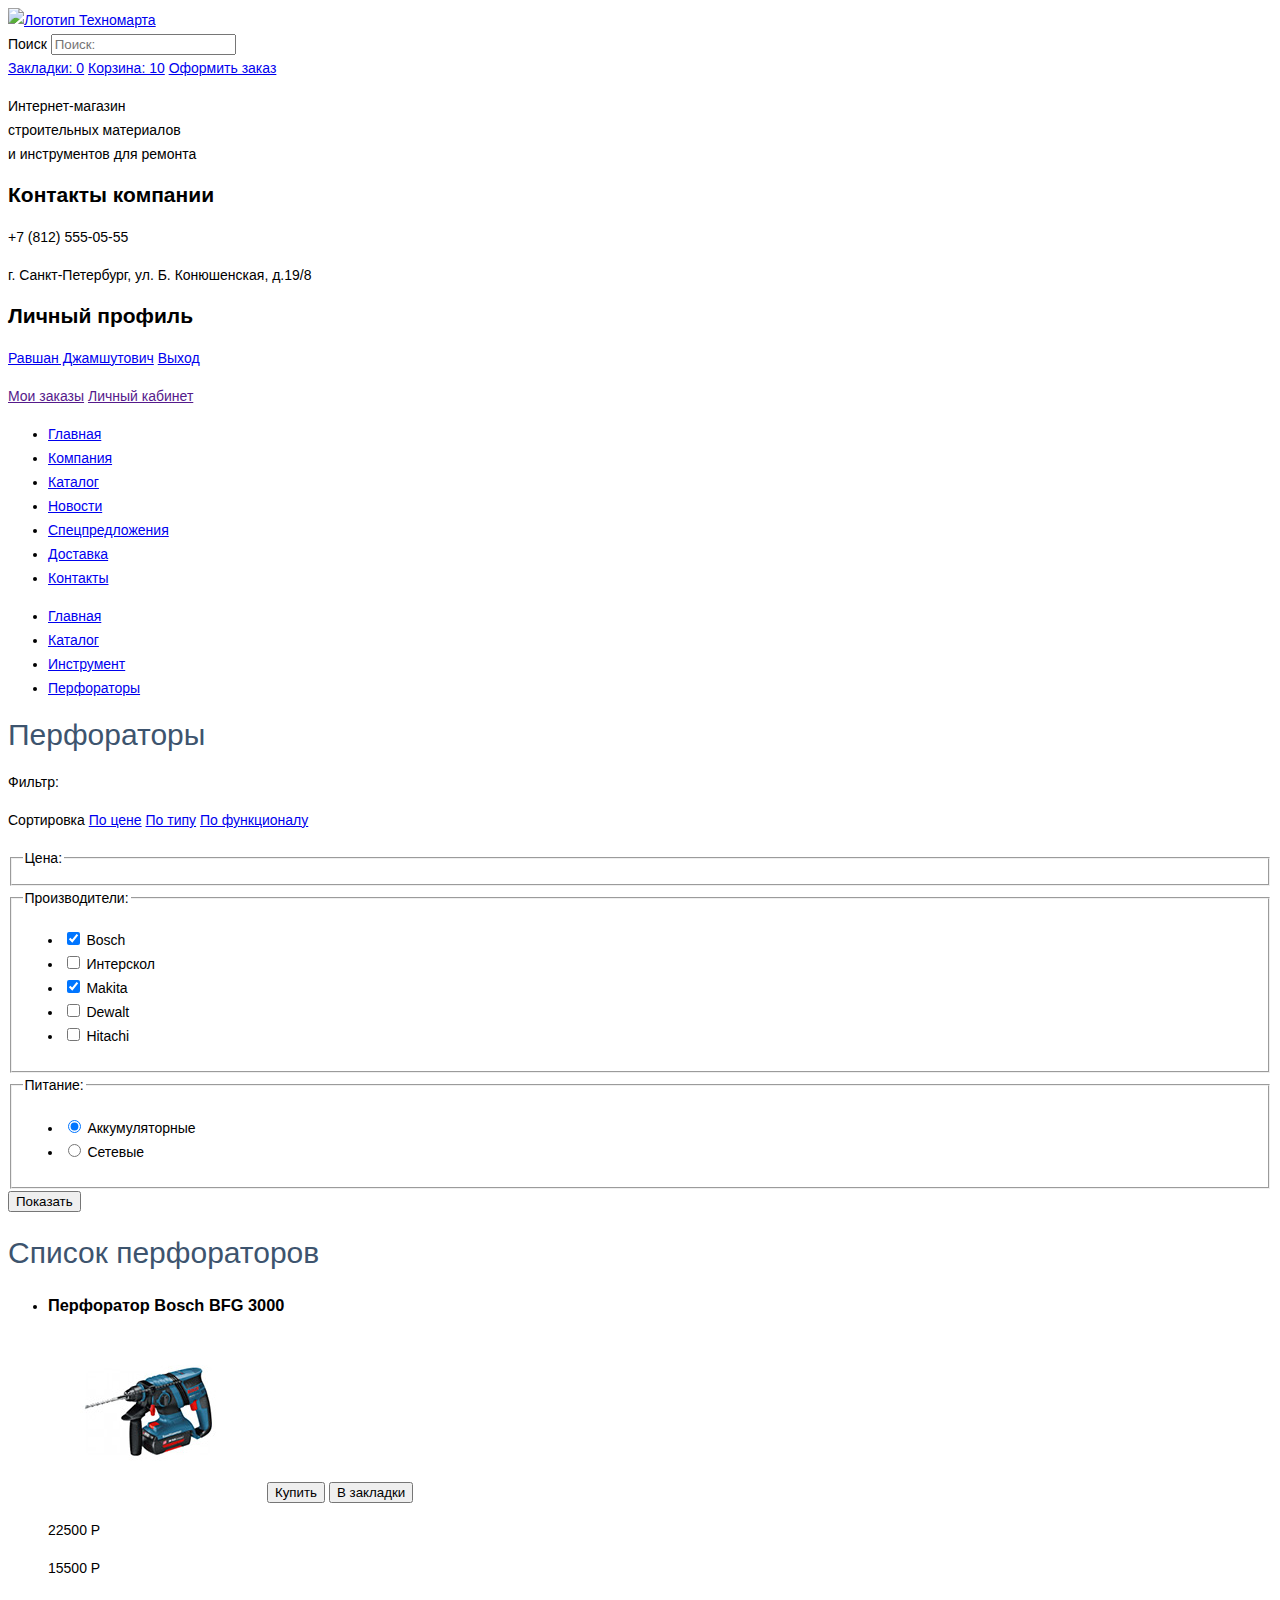
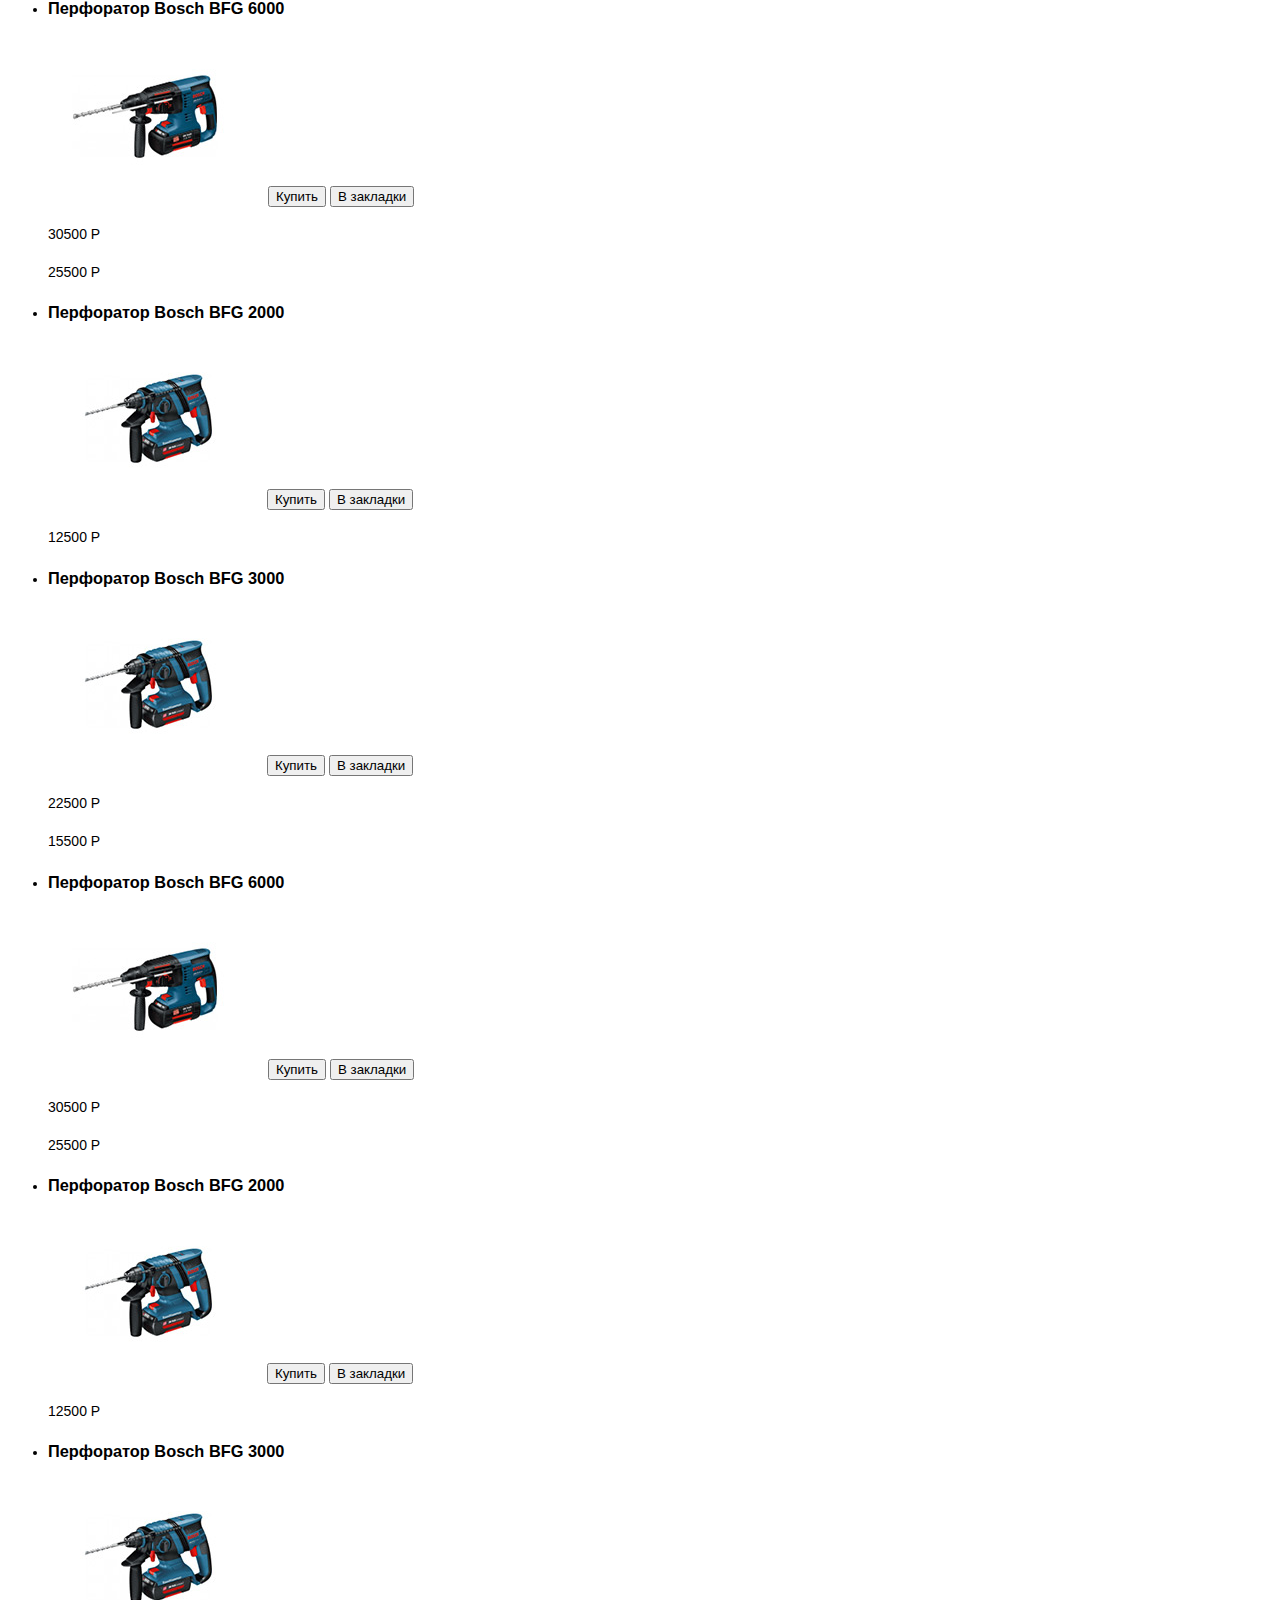
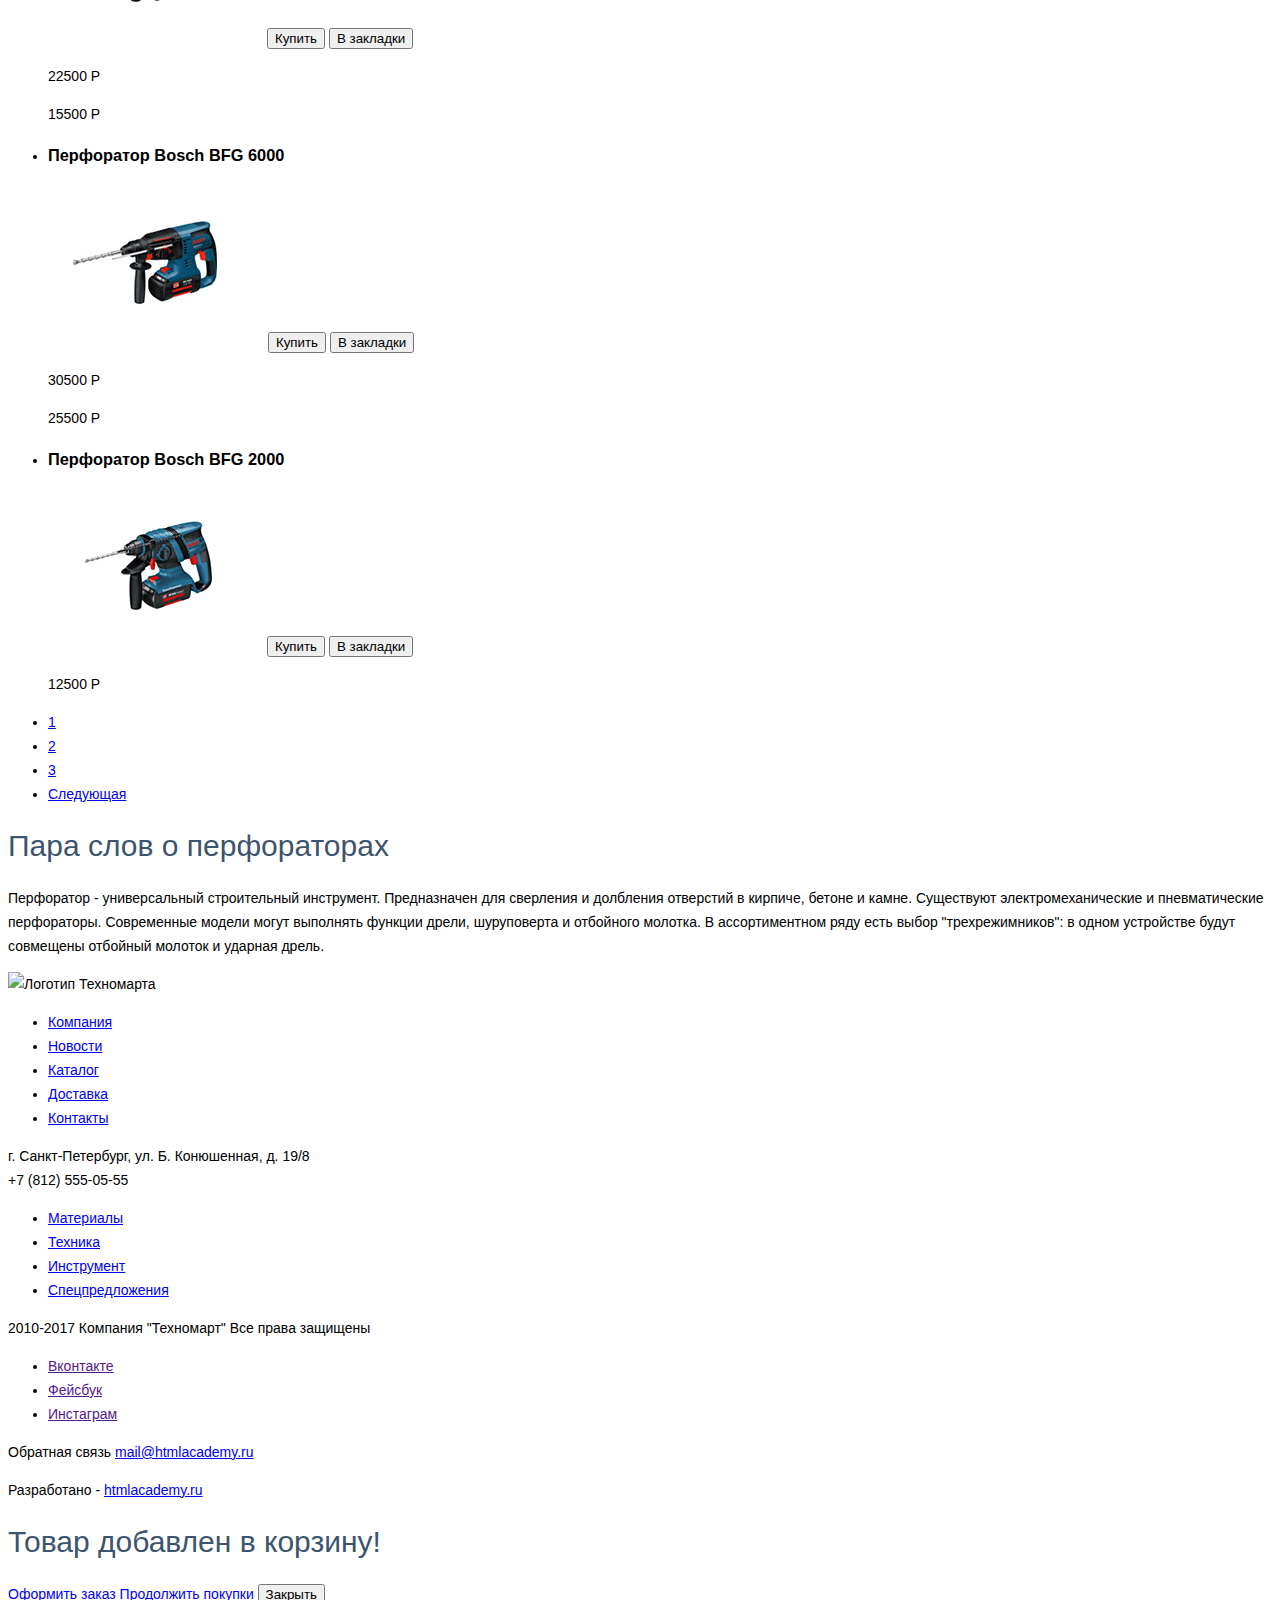
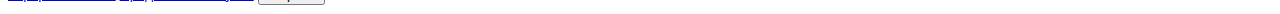
==== catalog.html @ 03231cc3 "Доступная разметка личного проекта "Техномарт"" ====
<!DOCTYPE html>
<html lang="ru">
	<head>
		<meta charset="utf-8">
		<link href="css/style.css" rel="stylesheet">
		<title>Каталог магазина "Техномарт"</title>
	</head>
	<body>
		<header class="main-header">
			<div class="main-header-top">
				<a href="index.html">
					<img src="#" width="" height="" alt="Логотип Техномарта">
				</a>
				<form class="search" action="https://echo.htmlacademy.ru" method="get">
					<label class="visually-hidden" for="search-site">Поиск</label>
  				<input class="search-input" type="search" name="search" placeholder="Поиск:" id="search-site">
  			</form>
  			<a class="header-top-item" href="#">Закладки: 0</a>
  			<a class="header-top-item header-basket" href="#">Корзина: 10</a>
  			<a class="header-top-checkout" href="#">Оформить заказ</a>
			</div>
			<div class="main-header-middle">
				<p>
  				Интернет-магазин<br>
  				строительных материалов<br>
  				и инструментов для ремонта
  			</p>
  			<section class="header-middle-contacts">
  				<h2 class="visually-hidden">Контакты компании</h2>
  				<p class="contacts-phone">+7 (812) 555-05-55</p>
  				<p class="contacts-address">г. Санкт-Петербург, ул. Б. Конюшенская, д.19/8</p>
  			</section>
  			<section class="user">
  			  <h2 class="visually-hidden">Личный профиль</h2>
  				<p class="user-name">
  					<a href="#">Равшан Джамшутович</a>
						<a href="#">Выход</a>
  				</p>
  				<a href="">Мои заказы</a>
  				<a href="">Личный кабинет</a>
  			</section>
  			<nav class="main-navigation">
  				<ul class="site-navigation">
  					<li><a href="index.html">Главная</a></li>
  					<li><a href="#">Компания</a></li>
  					<li><a href="catalog.html">Каталог</a></li>
  					<li><a href="#">Новости</a></li>
  					<li><a href="#">Спецпредложения</a></li>
  					<li><a href="#">Доставка</a></li>
  					<li><a href="#">Контакты</a></li>
  				</ul>
  			</nav>
			</div>
		</header>
		<main class="container">
			<ul class="breadcrumbs">
				<li><a href="index.html">Главная</a></li>
				<li><a href="#">Каталог</a></li>
				<li><a href="#">Инструмент</a></li>
				<li><a href="#">Перфораторы</a></li>
			</ul>
			<h1 class="page-title">Перфораторы</h1>
			<p class="catalog-filters">Фильтр:</p>
			<p class="catalog-filters">
				Сортировка
				<a class="sorting" href="#">По цене</a>
				<a class="sorting" href="#">По типу</a>
				<a class="sorting" href="#">По функционалу</a>
			</p>
			<form class="main-filter" method="post" action="https://echo.htmlacademy.ru">
				<fieldset>
					<legend>Цена:</legend>

				</fieldset>
				<fieldset>
					<legend>Производители:</legend>
					<ul>

						<li class="filter-option">
							<input class="visually-hidden filter-input filter-input-checkbox" type="checkbox" name="bosch" id="input-bosch" checked>
							<label for="input-bosch">Bosch</label>
						</li>

						<li class="filter-option">
							<input class="visually-hidden filter-input filter-input-checkbox" type="checkbox" name="interscol" id="input-interscol">
							<label for="input-interscol">Интерскол</label>
						</li>

						<li class="filter-option">
							<input class="visually-hidden filter-input filter-input-checkbox" type="checkbox" name="makita" id="input-makita" checked>
							<label for="input-makita">Makita</label>
						</li>

						<li class="filter-option">
							<input class="visually-hidden filter-input filter-input-checkbox" type="checkbox" name="dewalt" id="input-dewalt">
							<label for="input-dewalt">Dewalt</label>
						</li>

						<li class="filter-option">
							<input class="visually-hidden filter-input filter-input-checkbox" type="checkbox" name="hitachi" id="input-hitachi">
							<label for="input-hitachi">Hitachi</label>
						</li>

					</ul>
				</fieldset>
				<fieldset>
					<legend>Питание:</legend>
					<ul>

						<li class="filter-option">
							<input class="visually-hidden filter-input filter-input-radio" type="radio" name="charging-group" value="rechargeable" id="input-rechargeable" checked>
							<label for="input-rechargeable">Аккумуляторные</label>
						</li>

						<li class="filter-option">
							<input class="visually-hidden filter-input filter-input-radio" type="radio" name="charging-group" value="network" id="input-network">
							<label for="input-network">Сетевые</label>
						</li>

					</ul>
				</fieldset>
				<button class="filter-button button" type="submit">Показать</button>
			</form>
			<section class="catalog">
				<h2 class="visually-hidden section-title">Список перфораторов</h2>
				<ul class="catalog-list">

					<li class="catalog-item">
						<h3 class="good-label">Перфоратор Bosch BFG 3000</h3>
						<img src="img/product-2.jpg" width="215" height="164" alt="Перфоратор Bosch BFG 3000">
						<button class="catalog-button-buy" type="button">Купить</button>
						<button class="catalog-button-cart" type="button">В закладки</button>
						<p class="price-old">22500 Р</p>
						<p class="price-new">15500 Р</p>
					</li>

					<li class="catalog-item">
						<h3 class="good-label">Перфоратор Bosch BFG 6000</h3>
						<img src="img/product-3.jpg" width="216" height="164" alt="Перфоратор Bosch BFG 6000">
						<button class="catalog-button-buy" type="button">Купить</button>
						<button class="catalog-button-cart" type="button">В закладки</button>
						<p class="price-old">30500 Р</p>
						<p class="price-new">25500 Р</p>
					</li>

					<li class="catalog-item">
						<h3 class="good-label">Перфоратор Bosch BFG 2000</h3>
						<img src="img/product-2.jpg" width="215" height="164" alt="Перфоратор Bosch BFG 2000">
						<button class="catalog-button-buy" type="button">Купить</button>
						<button class="catalog-button-cart" type="button">В закладки</button>
						<p class="price-new">12500 Р</p>
					</li>

					<li class="catalog-item">
						<h3 class="good-label">Перфоратор Bosch BFG 3000</h3>
						<img src="img/product-2.jpg" width="215" height="164" alt="Перфоратор Bosch BFG 3000">
						<button class="catalog-button-buy" type="button">Купить</button>
						<button class="catalog-button-cart" type="button">В закладки</button>
						<p class="price-old">22500 Р</p>
						<p class="price-new">15500 Р</p>
					</li>

					<li class="catalog-item">
						<h3 class="good-label">Перфоратор Bosch BFG 6000</h3>
						<img src="img/product-3.jpg" width="216" height="164" alt="Перфоратор Bosch BFG 6000">
						<button class="catalog-button-buy" type="button">Купить</button>
						<button class="catalog-button-cart" type="button">В закладки</button>
						<p class="price-old">30500 Р</p>
						<p class="price-new">25500 Р</p>
					</li>

					<li class="catalog-item">
						<h3 class="good-label">Перфоратор Bosch BFG 2000</h3>
						<img src="img/product-2.jpg" width="215" height="164" alt="Перфоратор Bosch BFG 2000">
						<button class="catalog-button-buy" type="button">Купить</button>
						<button class="catalog-button-cart" type="button">В закладки</button>
						<p class="price-new">12500 Р</p>
					</li>

					<li class="catalog-item">
						<h3 class="good-label">Перфоратор Bosch BFG 3000</h3>
						<img src="img/product-2.jpg" width="215" height="164" alt="Перфоратор Bosch BFG 3000">
						<button class="catalog-button-buy" type="button">Купить</button>
						<button class="catalog-button-cart" type="button">В закладки</button>
						<p class="price-old">22500 Р</p>
						<p class="price-new">15500 Р</p>
					</li>

					<li class="catalog-item">
						<h3 class="good-label">Перфоратор Bosch BFG 6000</h3>
						<img src="img/product-3.jpg" width="216" height="164" alt="Перфоратор Bosch BFG 6000">
						<button class="catalog-button-buy" type="button">Купить</button>
						<button class="catalog-button-cart" type="button">В закладки</button>
						<p class="price-old">30500 Р</p>
						<p class="price-new">25500 Р</p>
					</li>

					<li class="catalog-item">
						<h3 class="good-label">Перфоратор Bosch BFG 2000</h3>
						<img src="img/product-2.jpg" width="215" height="164" alt="Перфоратор Bosch BFG 2000">
						<button class="catalog-button-buy" type="button">Купить</button>
						<button class="catalog-button-cart" type="button">В закладки</button>
						<p class="price-new">12500 Р</p>
					</li>

				</ul>
				<ul class="pagination-list">
					<li class="pagination-item"><a href="#">1</a></li>
					<li class="pagination-item"><a href="#">2</a></li>
					<li class="pagination-item"><a href="#">3</a></li>
					<li class="pagination-item"><a href="#">Следующая</a></li>
				</ul>
			</section>
			<section class="goods-description">
				<h2 class="section-title">Пара слов о перфораторах</h2>
				<p>Перфоратор - универсальный строительный инструмент. Предназначен для сверления и долбления отверстий в кирпиче, бетоне и камне. Существуют электромеханические и пневматические перфораторы. Современные модели могут выполнять функции дрели, шуруповерта и отбойного молотка. В ассортиментном ряду есть выбор "трехрежимников": в одном устройстве будут совмещены отбойный молоток и ударная дрель.</p>
			</section>
		</main>
		<footer class="main-footer">
  		<div class="footer-top">
  			<img src="#" width="" height="" alt="Логотип Техномарта">
  			<ul class="footer-site-navigation">
  				<li><a href="#">Компания</a></li>
  				<li><a href="#">Новости</a></li>
  				<li><a href="#">Каталог</a></li>
  				<li><a href="#">Доставка</a></li>
  				<li><a href="#">Контакты</a></li>
  			</ul>
  			<p class="footer-contacts">г. Санкт-Петербург, ул. Б. Конюшенная, д. 19/8<br> +7 (812) 555-05-55</p>
  			<ul class="footer-preview-navigation">
  				<li><a href="#">Материалы</a></li>
  				<li><a href="#">Техника</a></li>
  				<li><a href="#">Инструмент</a></li>
  				<li><a href="#">Спецпредложения</a></li>
  			</ul>
  		</div>
  		<div class="footer-middle">
  			<p class="footer-copyright">2010-2017 Компания "Техномарт" Все права защищены</p>
  			<div class="footer-social">
  				<ul>
  					<li><a class="social-button" href="">Вконтакте</a></li>
  					<li><a class="social-button" href="">Фейсбук</a></li>
  					<li><a class="social-button" href="">Инстаграм</a></li>
  				</ul>
  			</div>
  			<p class="footer-feedback">
  				Обратная связь
  				<a href="#">mail@htmlacademy.ru</a>
  			</p>
  			<p class="footer-developer">
  				Разработано - 
  				<a href="htmlacademy.ru">htmlacademy.ru</a>
  			</p>
  		</div>
  	</footer>
  	<section class="cart">
  		<h2 class="section-title">Товар добавлен в корзину!</h2>
  		<a class="button" href="#">Оформить заказ</a>
  		<a class="button button-continue" href="#">Продолжить покупки</a>
  		<button class="modal-close" type="button">Закрыть</button>
  	</section>
	</body>
</html>
---- css/style.css ----
body {
	font-family: "Cuprum", "Arial", sans-serif;
	font-size: 14px;
	font-weight: normal;
	line-height: 24px;
	color: #000000;
}

.page-title,
.section-title {
	font-family: "Cuprum", "Arial", sans-serif;
	font-size: 30px;
	font-weight: normal;
	line-height: 30px;
	color: #3d546e;
}
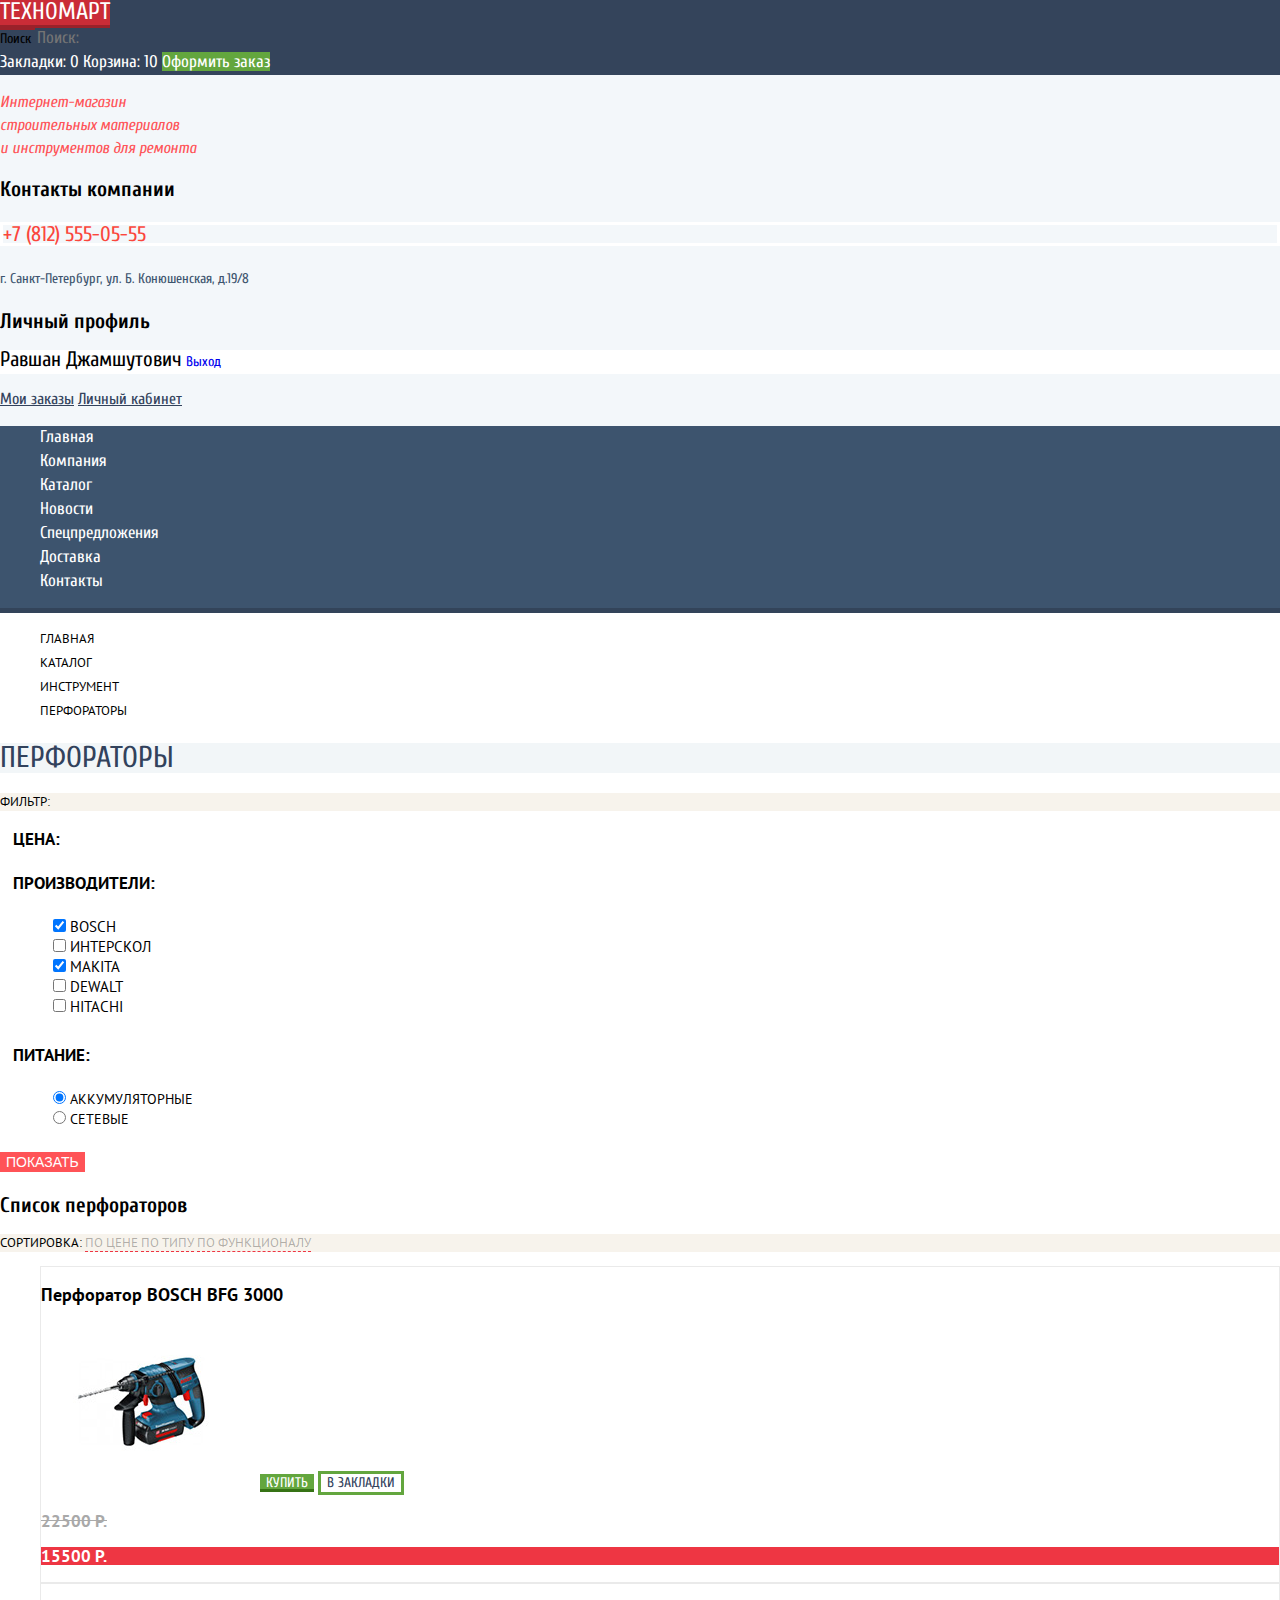
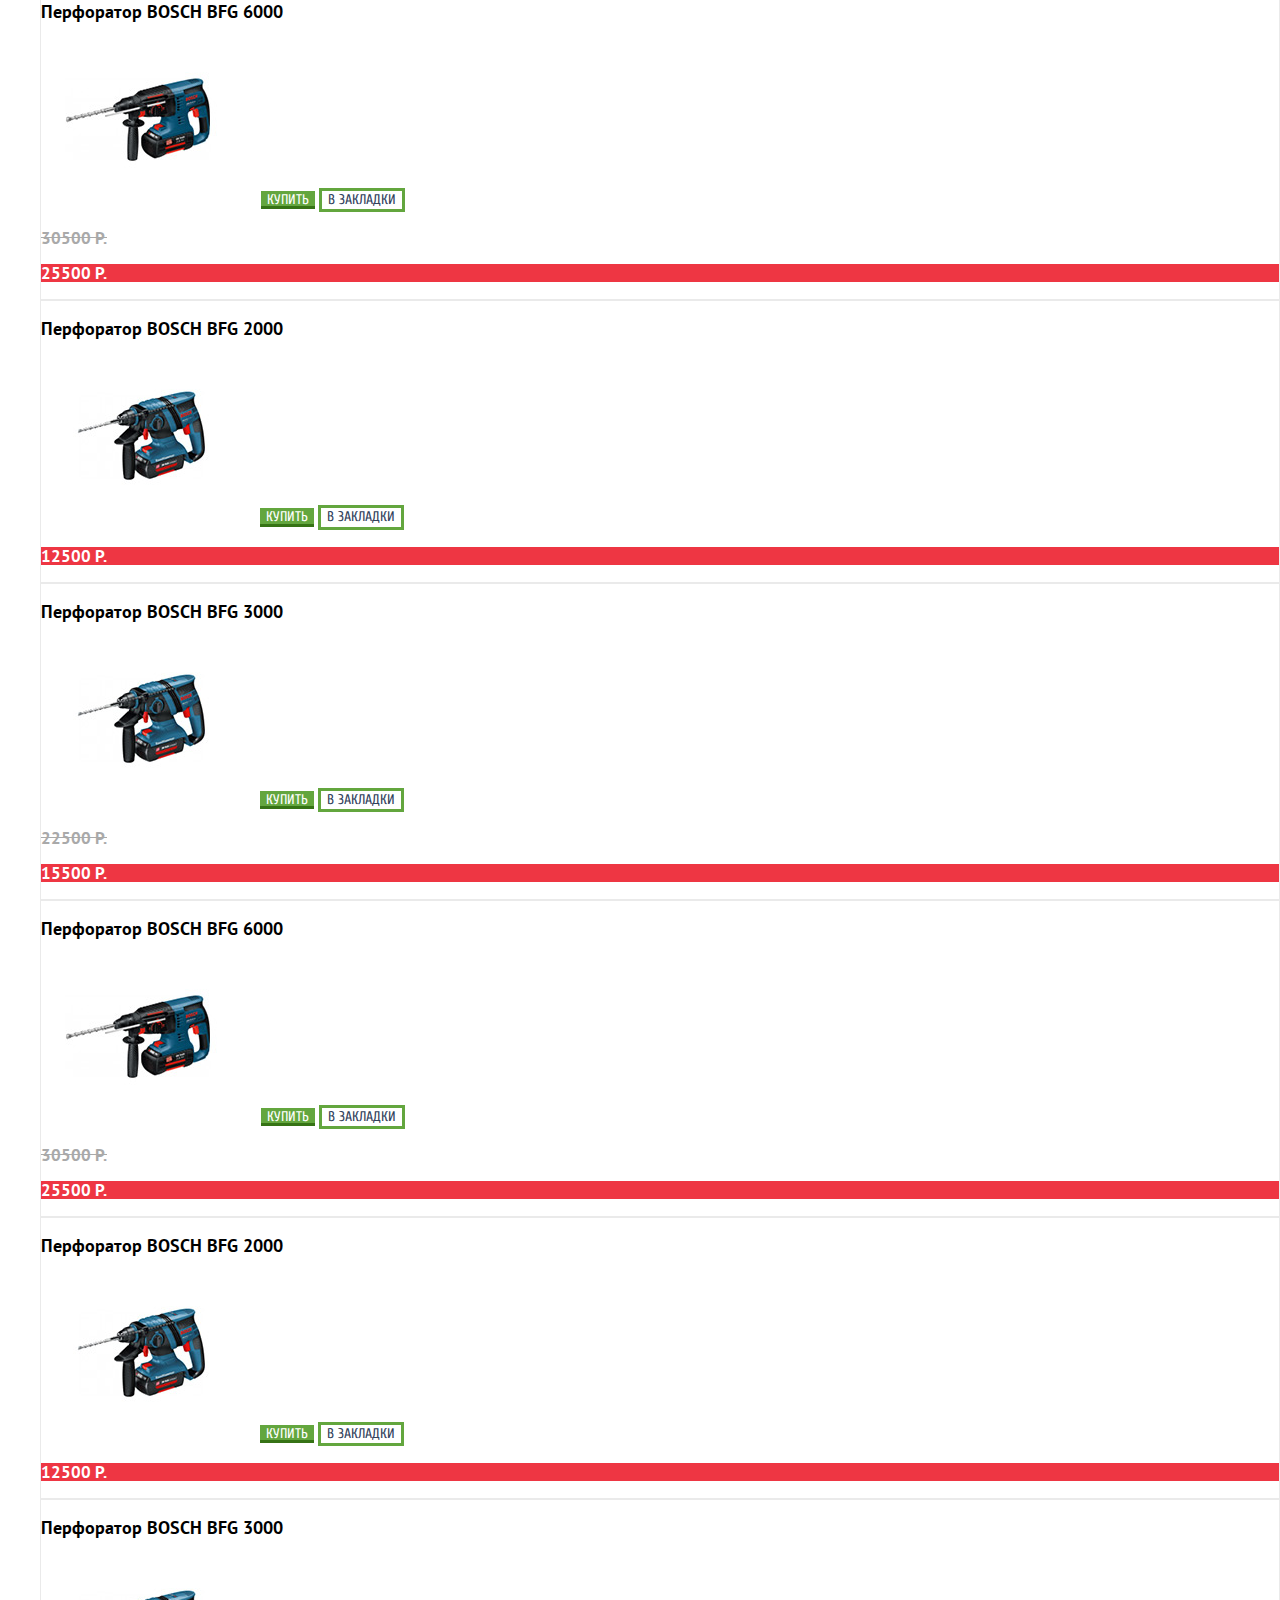
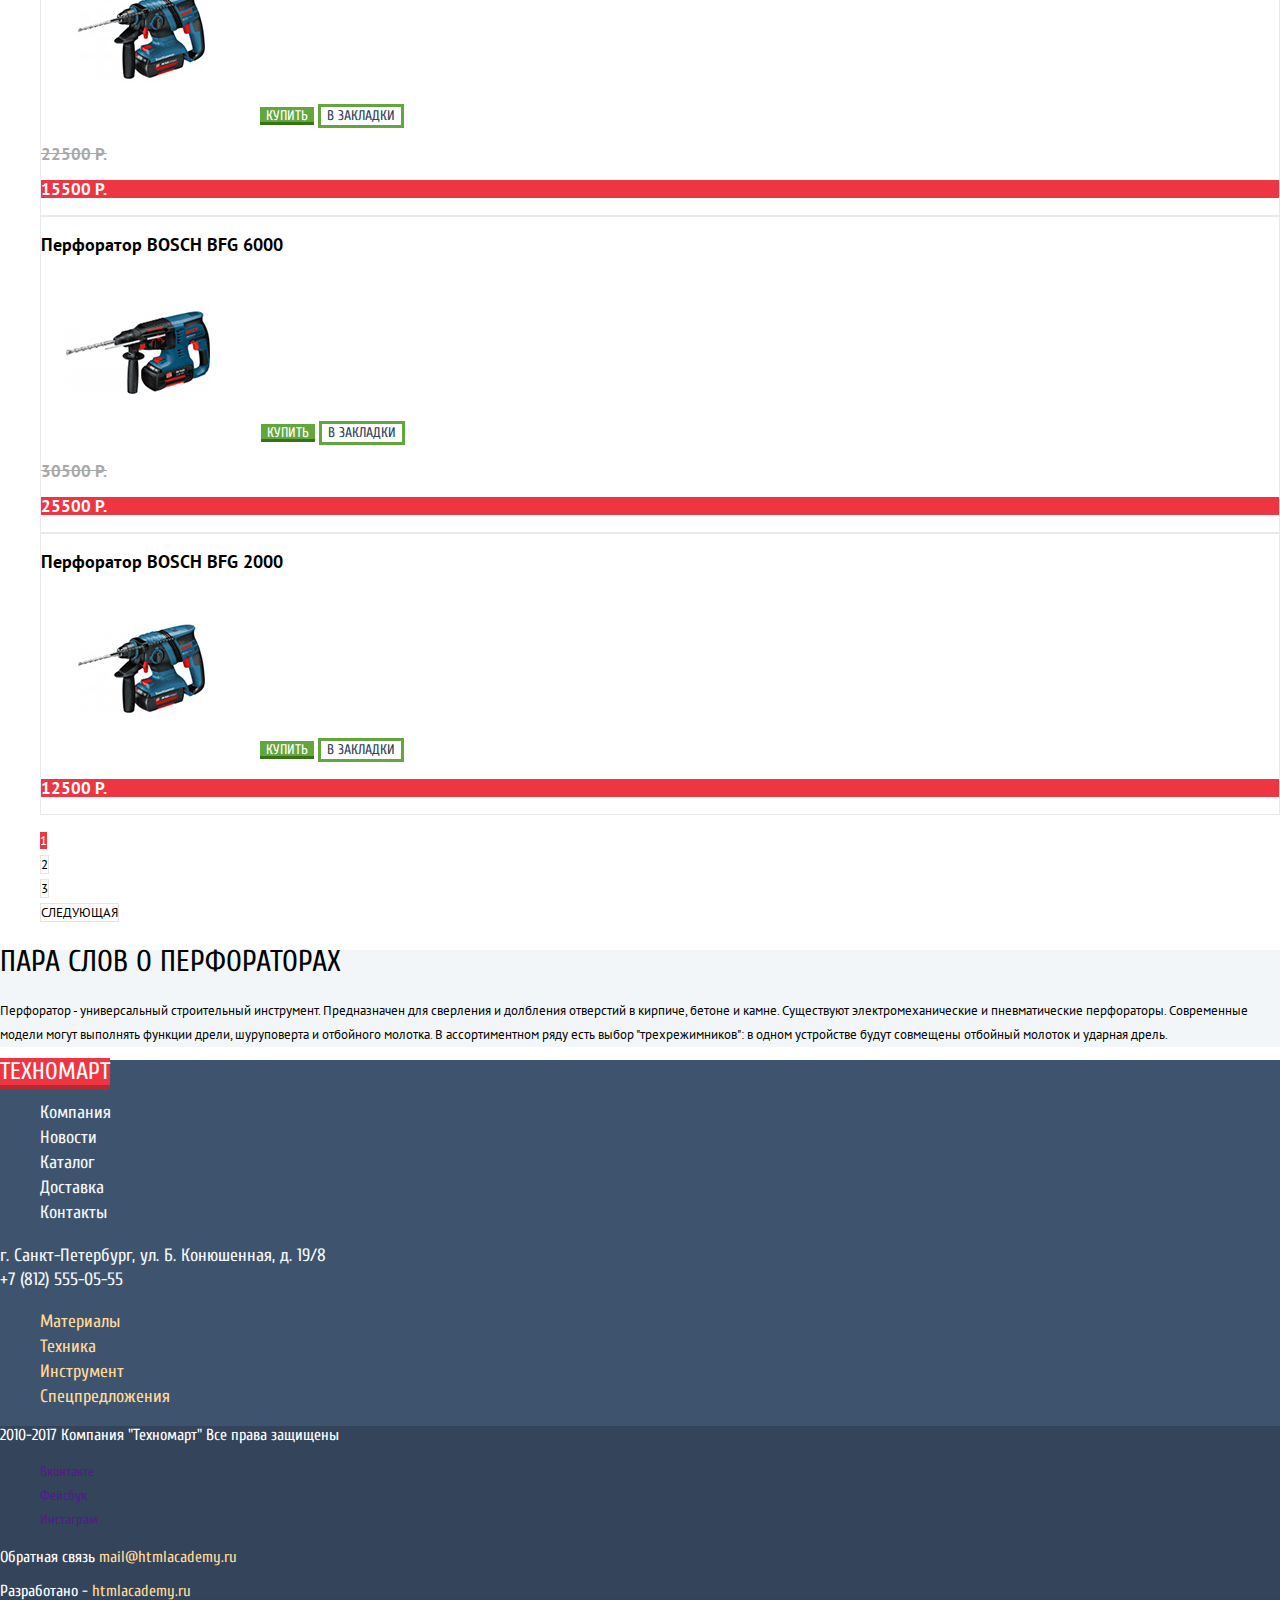
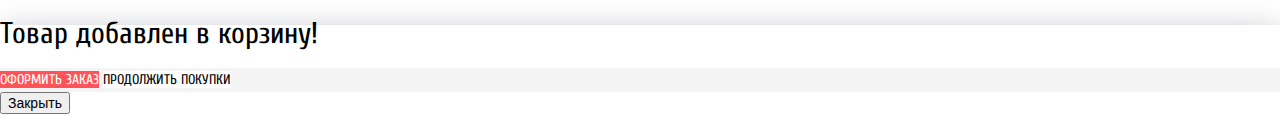
==== commit 0a0fdcff: "Базовая стилизация личного проекта "Техномарт"" ====
--- a/catalog.html
+++ b/catalog.html
@@ -2,25 +2,26 @@
 <html lang="ru">
 	<head>
 		<meta charset="utf-8">
+		<title>Каталог магазина "Техномарт"</title>
+		<link href="https://fonts.googleapis.com/css?family=PT+Sans:400,700&amp;subset=cyrillic" rel="stylesheet">
+		<link href="https://fonts.googleapis.com/css?family=Cuprum:400,400i&amp;subset=cyrillic" rel="stylesheet">
+		<link href="css/normalize.css" rel="stylesheet">
 		<link href="css/style.css" rel="stylesheet">
-		<title>Каталог магазина "Техномарт"</title>
 	</head>
 	<body>
 		<header class="main-header">
 			<div class="main-header-top">
-				<a href="index.html">
-					<img src="#" width="" height="" alt="Логотип Техномарта">
-				</a>
+				<a class="link-logo" href="index.html">Техномарт</a>
 				<form class="search" action="https://echo.htmlacademy.ru" method="get">
 					<label class="visually-hidden" for="search-site">Поиск</label>
   				<input class="search-input" type="search" name="search" placeholder="Поиск:" id="search-site">
   			</form>
   			<a class="header-top-item" href="#">Закладки: 0</a>
   			<a class="header-top-item header-basket" href="#">Корзина: 10</a>
-  			<a class="header-top-checkout" href="#">Оформить заказ</a>
+  			<a class="header-top-item header-top-checkout" href="#">Оформить заказ</a>
 			</div>
 			<div class="main-header-middle">
-				<p>
+				<p class="header-middle-description">
   				Интернет-магазин<br>
   				строительных материалов<br>
   				и инструментов для ремонта
@@ -33,11 +34,11 @@
   			<section class="user">
   			  <h2 class="visually-hidden">Личный профиль</h2>
   				<p class="user-name">
-  					<a href="#">Равшан Джамшутович</a>
+  					<a class="user-name-item" href="#">Равшан Джамшутович</a>
 						<a href="#">Выход</a>
   				</p>
-  				<a href="">Мои заказы</a>
-  				<a href="">Личный кабинет</a>
+  				<a class="user-info" href="#">Мои заказы</a>
+  				<a class="user-info" href="#">Личный кабинет</a>
   			</section>
   			<nav class="main-navigation">
   				<ul class="site-navigation">
@@ -59,15 +60,11 @@
 				<li><a href="#">Инструмент</a></li>
 				<li><a href="#">Перфораторы</a></li>
 			</ul>
-			<h1 class="page-title">Перфораторы</h1>
-			<p class="catalog-filters">Фильтр:</p>
-			<p class="catalog-filters">
-				Сортировка
-				<a class="sorting" href="#">По цене</a>
-				<a class="sorting" href="#">По типу</a>
-				<a class="sorting" href="#">По функционалу</a>
-			</p>
+			<h1 class="page-caption">Перфораторы</h1>
+			
+			
 			<form class="main-filter" method="post" action="https://echo.htmlacademy.ru">
+				<p class="catalog-filters">Фильтр:</p>
 				<fieldset>
 					<legend>Цена:</legend>
 
@@ -76,27 +73,27 @@
 					<legend>Производители:</legend>
 					<ul>
 
-						<li class="filter-option">
+						<li class="filter-option-manufacturer">
 							<input class="visually-hidden filter-input filter-input-checkbox" type="checkbox" name="bosch" id="input-bosch" checked>
 							<label for="input-bosch">Bosch</label>
 						</li>
 
-						<li class="filter-option">
+						<li class="filter-option-manufacturer">
 							<input class="visually-hidden filter-input filter-input-checkbox" type="checkbox" name="interscol" id="input-interscol">
 							<label for="input-interscol">Интерскол</label>
 						</li>
 
-						<li class="filter-option">
+						<li class="filter-option-manufacturer">
 							<input class="visually-hidden filter-input filter-input-checkbox" type="checkbox" name="makita" id="input-makita" checked>
 							<label for="input-makita">Makita</label>
 						</li>
 
-						<li class="filter-option">
+						<li class="filter-option-manufacturer">
 							<input class="visually-hidden filter-input filter-input-checkbox" type="checkbox" name="dewalt" id="input-dewalt">
 							<label for="input-dewalt">Dewalt</label>
 						</li>
 
-						<li class="filter-option">
+						<li class="filter-option-manufacturer">
 							<input class="visually-hidden filter-input filter-input-checkbox" type="checkbox" name="hitachi" id="input-hitachi">
 							<label for="input-hitachi">Hitachi</label>
 						</li>
@@ -107,12 +104,12 @@
 					<legend>Питание:</legend>
 					<ul>
 
-						<li class="filter-option">
+						<li class="filter-option-power">
 							<input class="visually-hidden filter-input filter-input-radio" type="radio" name="charging-group" value="rechargeable" id="input-rechargeable" checked>
 							<label for="input-rechargeable">Аккумуляторные</label>
 						</li>
 
-						<li class="filter-option">
+						<li class="filter-option-power">
 							<input class="visually-hidden filter-input filter-input-radio" type="radio" name="charging-group" value="network" id="input-network">
 							<label for="input-network">Сетевые</label>
 						</li>
@@ -122,103 +119,109 @@
 				<button class="filter-button button" type="submit">Показать</button>
 			</form>
 			<section class="catalog">
-				<h2 class="visually-hidden section-title">Список перфораторов</h2>
+				<h2 class="visually-hidden">Список перфораторов</h2>
+				<p class="catalog-filters">
+					Сортировка:
+					<a class="sorting" href="#">По цене</a>
+					<a class="sorting" href="#">По типу</a>
+					<a class="sorting" href="#">По функционалу</a>
+				</p>
 				<ul class="catalog-list">
 
 					<li class="catalog-item">
-						<h3 class="good-label">Перфоратор Bosch BFG 3000</h3>
+						<h3 class="good-label">Перфоратор <span>Bosch BFG 3000</span></h3>
 						<img src="img/product-2.jpg" width="215" height="164" alt="Перфоратор Bosch BFG 3000">
 						<button class="catalog-button-buy" type="button">Купить</button>
 						<button class="catalog-button-cart" type="button">В закладки</button>
-						<p class="price-old">22500 Р</p>
-						<p class="price-new">15500 Р</p>
-					</li>
-
-					<li class="catalog-item">
-						<h3 class="good-label">Перфоратор Bosch BFG 6000</h3>
+						<p class="price-old">22500 Р.</p>
+						<p class="price-new">15500 Р.</p>
+					</li>
+
+					<li class="catalog-item">
+						<h3 class="good-label">Перфоратор <span>Bosch BFG 6000</span></h3>
 						<img src="img/product-3.jpg" width="216" height="164" alt="Перфоратор Bosch BFG 6000">
 						<button class="catalog-button-buy" type="button">Купить</button>
 						<button class="catalog-button-cart" type="button">В закладки</button>
-						<p class="price-old">30500 Р</p>
-						<p class="price-new">25500 Р</p>
-					</li>
-
-					<li class="catalog-item">
-						<h3 class="good-label">Перфоратор Bosch BFG 2000</h3>
+						<p class="price-old">30500 Р.</p>
+						<p class="price-new">25500 Р.</p>
+					</li>
+
+					<li class="catalog-item">
+						<h3 class="good-label">Перфоратор <span>Bosch BFG 2000</span></h3>
 						<img src="img/product-2.jpg" width="215" height="164" alt="Перфоратор Bosch BFG 2000">
 						<button class="catalog-button-buy" type="button">Купить</button>
 						<button class="catalog-button-cart" type="button">В закладки</button>
-						<p class="price-new">12500 Р</p>
-					</li>
-
-					<li class="catalog-item">
-						<h3 class="good-label">Перфоратор Bosch BFG 3000</h3>
+						<p class="price-new">12500 Р.</p>
+					</li>
+
+					<li class="catalog-item">
+						<h3 class="good-label">Перфоратор <span>Bosch BFG 3000</span></h3>
 						<img src="img/product-2.jpg" width="215" height="164" alt="Перфоратор Bosch BFG 3000">
 						<button class="catalog-button-buy" type="button">Купить</button>
 						<button class="catalog-button-cart" type="button">В закладки</button>
-						<p class="price-old">22500 Р</p>
-						<p class="price-new">15500 Р</p>
-					</li>
-
-					<li class="catalog-item">
-						<h3 class="good-label">Перфоратор Bosch BFG 6000</h3>
+						<p class="price-old">22500 Р.</p>
+						<p class="price-new">15500 Р.</p>
+					</li>
+
+					<li class="catalog-item">
+						<h3 class="good-label">Перфоратор <span>Bosch BFG 6000</span></h3>
 						<img src="img/product-3.jpg" width="216" height="164" alt="Перфоратор Bosch BFG 6000">
 						<button class="catalog-button-buy" type="button">Купить</button>
 						<button class="catalog-button-cart" type="button">В закладки</button>
-						<p class="price-old">30500 Р</p>
-						<p class="price-new">25500 Р</p>
-					</li>
-
-					<li class="catalog-item">
-						<h3 class="good-label">Перфоратор Bosch BFG 2000</h3>
+						<p class="price-old">30500 Р.</p>
+						<p class="price-new">25500 Р.</p>
+					</li>
+
+					<li class="catalog-item">
+						<h3 class="good-label">Перфоратор <span>Bosch BFG 2000</span></h3>
 						<img src="img/product-2.jpg" width="215" height="164" alt="Перфоратор Bosch BFG 2000">
 						<button class="catalog-button-buy" type="button">Купить</button>
 						<button class="catalog-button-cart" type="button">В закладки</button>
-						<p class="price-new">12500 Р</p>
-					</li>
-
-					<li class="catalog-item">
-						<h3 class="good-label">Перфоратор Bosch BFG 3000</h3>
+						<p class="price-new">12500 Р.</p>
+					</li>
+
+					<li class="catalog-item">
+						<h3 class="good-label">Перфоратор <span>Bosch BFG 3000</span></h3>
 						<img src="img/product-2.jpg" width="215" height="164" alt="Перфоратор Bosch BFG 3000">
 						<button class="catalog-button-buy" type="button">Купить</button>
 						<button class="catalog-button-cart" type="button">В закладки</button>
-						<p class="price-old">22500 Р</p>
-						<p class="price-new">15500 Р</p>
-					</li>
-
-					<li class="catalog-item">
-						<h3 class="good-label">Перфоратор Bosch BFG 6000</h3>
+						<p class="price-old">22500 Р.</p>
+						<p class="price-new">15500 Р.</p>
+					</li>
+
+					<li class="catalog-item">
+						<h3 class="good-label">Перфоратор <span>Bosch BFG 6000</span></h3>
 						<img src="img/product-3.jpg" width="216" height="164" alt="Перфоратор Bosch BFG 6000">
 						<button class="catalog-button-buy" type="button">Купить</button>
 						<button class="catalog-button-cart" type="button">В закладки</button>
-						<p class="price-old">30500 Р</p>
-						<p class="price-new">25500 Р</p>
-					</li>
-
-					<li class="catalog-item">
-						<h3 class="good-label">Перфоратор Bosch BFG 2000</h3>
+						<p class="price-old">30500 Р.</p>
+						<p class="price-new">25500 Р.</p>
+					</li>
+
+					<li class="catalog-item">
+						<h3 class="good-label">Перфоратор <span>Bosch BFG 2000</span></h3>
 						<img src="img/product-2.jpg" width="215" height="164" alt="Перфоратор Bosch BFG 2000">
 						<button class="catalog-button-buy" type="button">Купить</button>
 						<button class="catalog-button-cart" type="button">В закладки</button>
-						<p class="price-new">12500 Р</p>
+						<p class="price-new">12500 Р.</p>
 					</li>
 
 				</ul>
 				<ul class="pagination-list">
-					<li class="pagination-item"><a href="#">1</a></li>
+					<li class="pagination-item pagination-item-current"><a href="#">1</a></li>
 					<li class="pagination-item"><a href="#">2</a></li>
 					<li class="pagination-item"><a href="#">3</a></li>
 					<li class="pagination-item"><a href="#">Следующая</a></li>
 				</ul>
 			</section>
 			<section class="goods-description">
-				<h2 class="section-title">Пара слов о перфораторах</h2>
+				<h2>Пара слов о перфораторах</h2>
 				<p>Перфоратор - универсальный строительный инструмент. Предназначен для сверления и долбления отверстий в кирпиче, бетоне и камне. Существуют электромеханические и пневматические перфораторы. Современные модели могут выполнять функции дрели, шуруповерта и отбойного молотка. В ассортиментном ряду есть выбор "трехрежимников": в одном устройстве будут совмещены отбойный молоток и ударная дрель.</p>
 			</section>
 		</main>
 		<footer class="main-footer">
   		<div class="footer-top">
-  			<img src="#" width="" height="" alt="Логотип Техномарта">
+  			<a class="link-logo" href="index.html">Техномарт</a>
   			<ul class="footer-site-navigation">
   				<li><a href="#">Компания</a></li>
   				<li><a href="#">Новости</a></li>
@@ -254,9 +257,11 @@
   		</div>
   	</footer>
   	<section class="cart">
-  		<h2 class="section-title">Товар добавлен в корзину!</h2>
-  		<a class="button" href="#">Оформить заказ</a>
-  		<a class="button button-continue" href="#">Продолжить покупки</a>
+  		<h2>Товар добавлен в корзину!</h2>
+  		<div class="modal-bottom">
+  			<a class="button" href="#">Оформить заказ</a>
+  			<a class="button button-continue" href="#">Продолжить покупки</a>
+  		</div>
   		<button class="modal-close" type="button">Закрыть</button>
   	</section>
 	</body>
--- a/css/style.css
+++ b/css/style.css
@@ -1,9 +1,764 @@
 body {
+	margin: 0;
+	padding: 0;
+
 	font-family: "Cuprum", "Arial", sans-serif;
 	font-size: 14px;
-	font-weight: normal;
-	line-height: 24px;
-	color: #000000;
+	line-height: 24px;
+	font-weight: 400;
+	color: #000000;
+
+	background-color: #ffffff;
+	background-image: url("../img/pattern-main.jpg");
+	background-position: 0 0;
+	background-repeat: repeat;
+}
+
+a {
+	text-decoration: none;
+}
+
+.main-header {
+	background-color: #f3f7f9;
+	background-image: url("../img/pattern-bottom-header.jpg");
+	background-position: 0 0;
+	background-repeat: repeat;
+}
+
+.main-header-top {
+	background-color: #33445a;
+	background-image: url("../img/pattern-top-header.jpg");
+	background-position: 0 0;
+	background-repeat: repeat;
+}
+
+.main-header-top a {
+	color: #ffffff;
+}
+
+.link-logo {
+	font-size: 24px;
+	line-height: 24px;
+	text-transform: uppercase;
+	text-align: center;
+	color: #ffffff;
+
+	background-color: #ee3643;
+	border-bottom: 5px solid #b52933;
+}
+
+.link-logo:hover,
+.link-logo:focus {
+	background-color: #ca2c37;
+	border-bottom: 5px solid #9a212a;
+}
+
+.link-logo:active {
+	background-color: #ba2732;
+	border-bottom: 5px solid #8e1e26;
+}
+
+.search-input {
+	font-family: "Cuprum", "Arial", sans-serif;
+	font-size: 17px;
+	line-height: 18px;
+	color: #ffffff;
+	border: none;
+
+	background-color: #33445a;
+	background-image: url("../img/pattern-top-header.jpg");
+}
+
+.header-top-item {
+	font-size: 17px;
+	line-height: 18px;
+}
+
+.header-top-item:hover,
+.header-top-item:focus {
+	background-color: #212a3a; 
+}
+
+.header-top-item:active {
+	color: rgba(255, 255, 255, 0.6);
+  background-color: #161d29;
+}
+
+.header-top-checkout {
+	background-color: #63a63e;
+}
+
+.header-top-checkout:hover,
+.header-top-checkout:focus {
+	background-color: #5fbb2d;
+}
+
+.header-top-checkout:active {
+	color: rgba(255, 255, 255, 0.51);
+	background-color: #518534;
+}
+
+.header-middle-description {
+	font-size: 16px;
+	line-height: 23px;
+	font-style: italic;
+	color: #ff5357;
+}
+
+.contacts-phone {
+	font-size: 21px;
+	line-height: 18px;
+	color: #fb463c;
+
+	border: 3px solid #ffffff;
+}
+
+.contacts-address {
+	color: #3d546e;
+}
+
+.user-navigation {
+	list-style: none;
+}
+
+.user-navigation-button a {
+	font-size: 21px;
+	line-height: 18px;
+	color: #000000;
+
+	background-color: #ffffff;
+}
+
+.user-navigation-button a:hover,
+.user-navigation-button a:focus {
+	color: #ee3643;
+}
+
+.user-navigation-button a:active {
+	color: rgba(0, 0, 0, 0.3);
+}
+
+.user-name {
+	background-color: #ffffff;
+}
+
+.user-name-item {
+	font-size: 21px;
+	line-height: 18px;
+	color: #000000;
+}
+
+.user-name-item:hover,
+.user-name-item:focus {
+	color: #000000;
+}
+
+.user-name-item:active {
+	color: rgba(0, 0, 0, 0.3);
+}
+
+.user-info {
+	font-size: 16px;
+	line-height: 18px;
+	color: #32425c;
+	text-decoration: underline;
+}
+
+.user-info:hover,
+.user-info:focus {
+	color: #ee3643;
+}
+
+.user-info:active {
+	color: rgba(50, 66, 92, 0.3);
+}
+
+.main-navigation {
+	background-color: #3d546e;
+	border-bottom: 5px solid #33445a;
+}
+
+.site-navigation {
+	list-style: none;
+}
+
+.site-navigation a {
+	font-size: 17px;
+	line-height: 17px;
+	color: #ffffff;
+}
+
+.site-navigation a:hover,
+.site-navigation a:focus {
+	background-color: #293449;
+}
+
+.site-navigation a:active {
+	color: rgba(255, 255, 255, 0.5);
+	background-color: #1d2739;
+}
+
+.preview-block-item-1 {
+	background-color: #ffbf47;
+}
+
+.preview-block-item-2 {
+	background-color: #3bbce3;
+}
+
+.preview-block-item-3 {
+	background-color: #dc91d8;
+}
+
+.preview-block-item-4 {
+	background-color: #8ed78f;
+}
+
+.preview-block-item-5 {
+	background-color: #ffc047;
+}
+
+.preview-block p {
+	font-size: 24px;
+	line-height: 30px;
+	color: #ffffff;
+	font-weight: bold;
+}
+
+.preview-block-link {
+	font-size: 14px;
+	line-height: 18px;
+	color: #ffffff;
+	text-transform: uppercase;
+
+	background-color: rgba(0, 0, 0, 0.1);
+}
+
+.preview-block-link:hover,
+.preview-block-link:focus {
+	background-color: rgba(0, 0, 0, 0.2);
+}
+
+.preview-block-link:active {
+	background-color: rgba(0, 0, 0, 0.3);
+}
+
+.preview-slider-label {
+	font-size: 36px;
+	line-height: 30px;
+	font-weight: bold;
+	/*color: #ffffff;*/
+	text-transform: uppercase;
+}
+
+.preview-slider p {
+	font-family: "PT Sans", "Arial", sans-serif;
+	font-size: 18px;
+	font-weight: 400;
+	line-height: 24px;
+	/*color: #ffffff;*/
+	color: #000000;
+}
+
+.button {
+	font-size: 14px;
+	line-height: 18px;
+	color: #ffffff;
+	text-transform: uppercase;
+	border: none;
+
+	background-color: #ff5357;
+}
+
+.button:hover,
+.button:focus {
+	background-color: #ca2c37;
+}
+
+.button:active {
+	background-color: #ba2732;
+}
+
+.section-title-block {
+	background-color: #f9f5f0;
+}
+
+.section-title-block h2 {
+	font-size: 30px;
+	line-height: 30px;
+	font-weight: 400;
+	color: #3d546e;
+	text-transform: uppercase;
+}
+
+.catalog-list {
+	list-style: none;
+}
+
+.catalog-item {
+	border: 1px solid #eaeaea;
+}
+
+.catalog-item:hover,
+.catalog-item:focus {
+	box-shadow: 0 10px 25px rgba(41, 52, 73, 0.5);
+}
+
+.good-label {
+	font-family: "PT Sans", "Arial", sans-serif;
+	font-size: 18px;
+	line-height: 20px;
+	font-weight: bold;
+	color: #000000;
+}
+
+.good-label span {
+	text-transform: uppercase;
+}
+
+.price-old {
+	font-family: "PT Sans", "Arial", sans-serif;
+	font-size: 17px;
+	line-height: 18px;
+	font-weight: bold;
+	color: #a9a9a9;
+	text-decoration: line-through;
+}
+
+.price-new {
+	font-family: "PT Sans", "Arial", sans-serif;
+	font-size: 17px;
+	line-height: 18px;
+	font-weight: bold;
+	color: #ffffff;
+
+	background-color: #ee3643;
+}
+
+.catalog-button-buy {
+	font-family: "Cuprum", "Arial", sans-serif;
+	font-size: 14px;
+	color: #ffffff;
+	text-transform: uppercase;
+	border: none;
+	box-shadow: inset 0 -3px 0 #367315;
+
+	background-color: #63a63e;
+}
+
+.catalog-button-buy:hover,
+.catalog-button-buy:focus {
+	background-color: #5fbb2d;
+}
+
+.catalog-button-buy:active {
+	background-color: #518534;
+	box-shadow: none;
+}
+
+.catalog-button-cart {
+	font-family: "Cuprum", "Arial", sans-serif;
+	font-size: 14px;
+	color: #32425c;
+	text-transform: uppercase;
+	border: 3px solid #63a63e;
+
+	background-color: #ffffff;
+}
+
+.catalog-button-cart:hover,
+.catalog-button-cart:focus {
+	border-color: #32425c;
+}
+
+.catalog-button-cart:active {
+	border-color: #32425c;
+	opacity: 0.3;
+}
+
+.popular-manufacturers-list {
+	list-style: none;
+}
+
+.popular-manufacturers-item {
+	border: 1px solid #eaeaea;
+	text-align: center;
+}
+
+.popular-manufacturers-item:hover,
+.popular-manufacturers-item:focus {
+	box-shadow: 0 10px 25px rgba(41, 52, 73, 0.5);
+}
+
+.popular-manufacturers-item img:active {
+	opacity: 0.3;
+}
+
+.popular-manufacturers-item:active {
+	box-shadow: 0 4px 10px rgba(41, 52, 73, 0.5);
+}
+
+.services {
+	background-color: #f4f8f9;
+}
+
+.services h2 {
+	font-size: 30px;
+	line-height: 24px;
+	color: #000000;
+	font-weight: 400;
+	text-transform: uppercase;
+}
+
+.paragraph-description {
+	font-family: "PT Sans", "Arial", sans-serif;
+	font-size: 13px;
+	line-height: 24px;
+	color: #000000;
+}
+
+.services-menu {
+	list-style: none;
+}
+
+.services-menu-item a {
+	font-size: 21px;
+	line-height: 30px;
+	font-weight: bold;
+	color: #ffffff;
+	
+	background-color: #3d546e;
+	box-shadow: inset 0 -1px 0 #33445a;
+	box-shadow: 0 1px 0 #293449;
+}
+
+.services-menu-item a:hover,
+.services-menu-item a:focus {
+	background-color: #293449;
+	box-shadow: inset 0 -1px 0 #405069;
+	box-shadow: 0 1px 0 #293449;
+}
+
+.services-menu-item a:active {
+	color: #32425c;
+	background-color: #ffffff;
+	box-shadow: inset 0 1px 0 #ffffff;
+	box-shadow: 0 1px 0 #ffffff;
+}
+
+.services-slider-label {
+	font-size: 36px;
+	line-height: 24px;
+	font-weight: 400;
+	color: #3d546e;
+	text-transform: uppercase;
+}
+
+.description h2,
+.main-contacts h2 {
+	font-size: 30px;
+	line-height: 24px;
+	color: #000000;
+	font-weight: 400;
+	text-transform: uppercase;
+}
+
+.description-list {
+	list-style: none;
+}
+
+.description-item {
+	font-size: 18px;
+	line-height: 20px;
+	color: #000000;
+}
+
+.breadcrumbs {
+	list-style: none;
+}
+
+.breadcrumbs a {
+	font-family: "PT Sans", "Arial", sans-serif;
+	font-size: 13px;
+	line-height: 18px;
+	color: #000000;
+	text-transform: uppercase;
+}
+
+.page-caption {
+	font-size: 30px;
+	line-height: 30px;
+	color: #32425c;
+	font-weight: 400;
+	text-transform: uppercase;
+
+	background-color: #f2f6f8;
+}
+
+.catalog-filters {
+	font-family: "PT Sans", "Arial", sans-serif;
+	font-size: 13px;
+	line-height: 18px;
+	color: #000000;
+	text-transform: uppercase;
+
+	background-color: #f7f3ec;
+}
+
+.main-filter fieldset {
+	border: none;
+}
+
+.main-filter legend {
+	font-family: "PT Sans", "Arial", sans-serif;
+	font-size: 17px;
+	line-height: 30px;
+	font-weight: bold;
+	color: #000000;
+	text-transform: uppercase;
+}
+
+.main-filter ul {
+	list-style: none;
+}
+
+.filter-option-manufacturer {
+	font-family: "PT Sans", "Arial", sans-serif;
+	font-size: 15px;
+	line-height: 20px;
+	font-weight: 400;
+	color: #000000;
+	text-transform: uppercase;
+}
+
+.filter-option-power {
+	font-family: "PT Sans", "Arial", sans-serif;
+	font-size: 14px;
+	line-height: 20px;
+	font-weight: 400;
+	color: #000000;
+	text-transform: uppercase;
+}
+
+.sorting {
+	color: rgba(0, 0, 0, 0.3);
+	border-bottom: 1px dashed #ee3643;
+}
+
+.sorting:hover,
+.sorting:focus {
+	color: #000000;
+	border-bottom: 1px solid #ee3643;
+}
+
+.sorting:active {
+	color: #ee3643;
+	border: none;
+}
+
+.pagination-list {
+	list-style: none;
+}
+
+.pagination-item a {
+	font-family: "PT Sans", "Arial", sans-serif;
+	font-size: 13px;
+	line-height: 18px;
+	color: #000000;
+	text-transform: uppercase;
+	border: 1px solid #e5e5e5;
+	background-color: #ffffff;
+}
+
+.pagination-item a:hover,
+.pagination-item a:focus {
+	border: 1px solid #bdc6ca;
+}
+
+.pagination-item a:active {
+	border: 1px solid #ee3643;
+}
+
+.pagination-item-current a {
+	color: #ffffff;
+	background-color: #ee3643;
+	border: none;
+}
+
+.pagination-item-current a:hover,
+.pagination-item-current a:focus {
+	border: none;
+}
+
+.pagination-item-current a:active {
+	border: none;
+}
+
+.goods-description {
+	background-color: #f2f6f8;
+}
+
+.goods-description h2 {
+	font-size: 30px;
+	line-height: 24px;
+	color: #000000;
+	font-weight: 400;
+	text-transform: uppercase;
+}
+
+.goods-description p {
+	font-family: "PT Sans", "Arial", sans-serif;
+	font-size: 13px;
+	line-height: 24px;
+	color: #000000;
+}
+
+.main-footer {
+	background-color: #3d546e;
+	background-image: url("../img/pattern-top-footer.jpg");
+}
+
+.footer-site-navigation,
+.footer-preview-navigation {
+	list-style: none;
+}
+
+.footer-site-navigation a {
+	font-size: 18px;
+	line-height: 24px;
+	color: #f3f7f9;
+}
+
+.footer-site-navigation a:hover,
+.footer-site-navigation a:focus {
+	color: #f1f5f7;
+	text-decoration: underline;
+}
+
+.footer-site-navigation a:active {
+	color: rgba(241, 245, 247, 0.5);
+	text-decoration: none;
+}
+
+.footer-contacts {
+	font-size: 18px;
+	line-height: 24px;
+	color: #f3f7f9;
+}
+
+.footer-preview-navigation a {
+	font-size: 18px;
+	line-height: 24px;
+	color: #ffda96;
+}
+
+.footer-preview-navigation a:hover,
+.footer-preview-navigation a:focus {
+	color: #ffd180;
+	text-decoration: underline;
+}
+
+.footer-preview-navigation a:active {
+	color: rgba(255, 209, 128, 0.5);
+	text-decoration: none;
+}
+
+.footer-middle {
+	background-color: #33445b;
+	background-image: url("../img/patter-bottom-footer.jpg");
+}
+
+.footer-copyright {
+	font-size: 16px;
+	line-height: 18px;
+	color: #ffffff;
+}
+
+.footer-social ul {
+	list-style: none;
+}
+
+.footer-feedback,
+.footer-developer {
+	font-size: 16px;
+	line-height: 18px;
+	color: #ffffff;
+}
+
+.footer-feedback a,
+.footer-developer a {
+	font-size: 16px;
+	line-height: 18px;
+	color: #ffda96;
+}
+
+.footer-feedback a:hover,
+.footer-developer a:hover,
+.footer-feedback a:focus,
+.footer-developer a:focus {
+	color: #ffd180;
+	text-decoration: underline;
+}
+
+.footer-feedback a:active,
+.footer-developer a:active {
+	color: #ee3643;
+	text-decoration: none;
+}
+
+.modal-write-us {
+	background-color: #ffffff;
+	border-top: 7px solid #ff5357;
+	box-shadow: 0 20px 40px rgba(0, 0, 0, 0.75);
+}
+
+.write-us-form label {
+	font-size: 18px;
+	line-height: 18px;
+	color: #000000;
+}
+
+.write-us-form input,
+.write-us-form textarea {
+	font-size: 13px;
+	line-height: 18px;
+	color: #999999;
+	border: 2px solid #d7dcde;
+	border-radius: 2px;
+}
+
+.modal-bottom {
+	background-color: #f4f4f4;
+}
+
+.write-us-button {
+	background-color: #ee3643;
+}
+
+.write-us-button:hover,
+.write-us-button:focus {
+	background-color: #b22832;
+}
+
+.modal-map {
+	box-shadow: 0 0 16px 8% rgba(47, 42, 43, 0.5);
+}
+
+.cart {
+	background-color: #ffffff;
+	box-shadow: 0 20px 40px rgba(41, 52, 73, 0.75);
+}
+
+.cart h2 {
+	font-size: 30px;
+	line-height: 18px;
+	color: #000000;
+	font-weight: 400;
+}
+
+.button-continue {
+	color: #000000;
+	background-color: #ffffff;
 }
 
 .page-title,
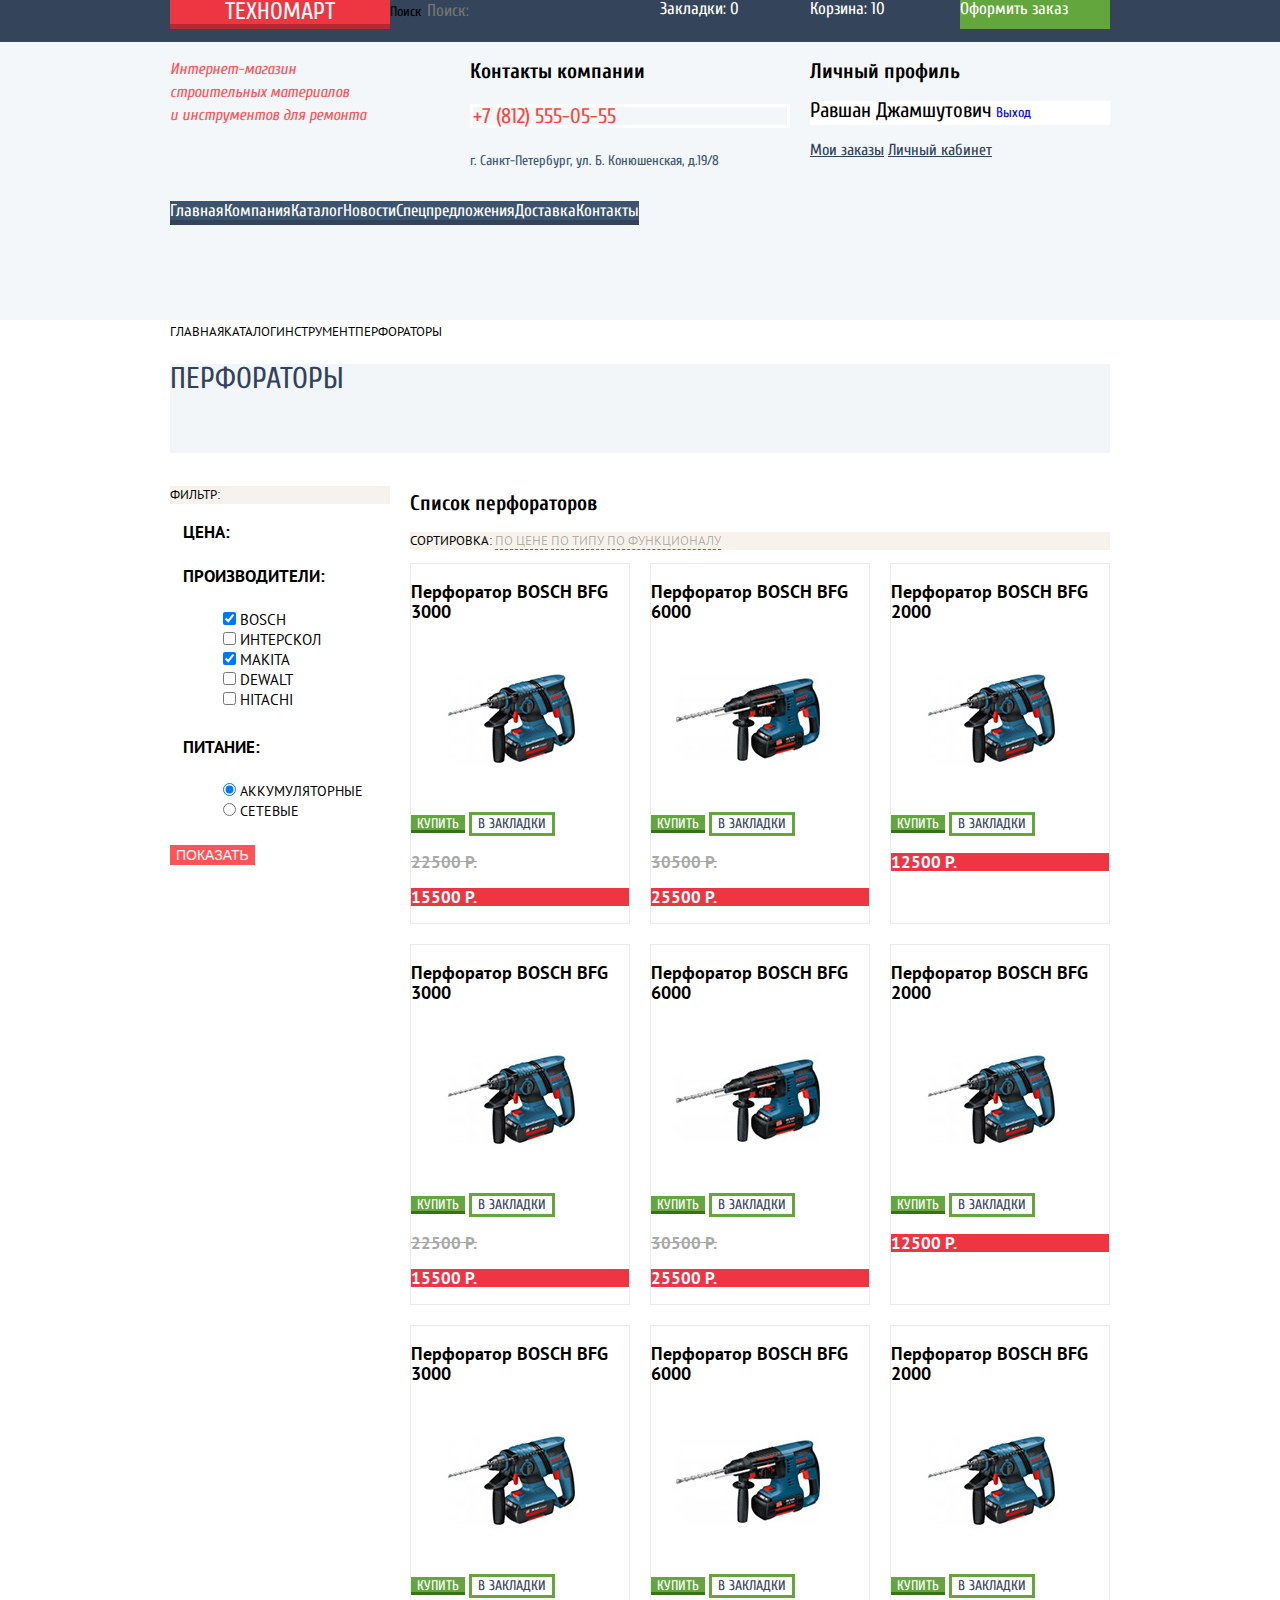
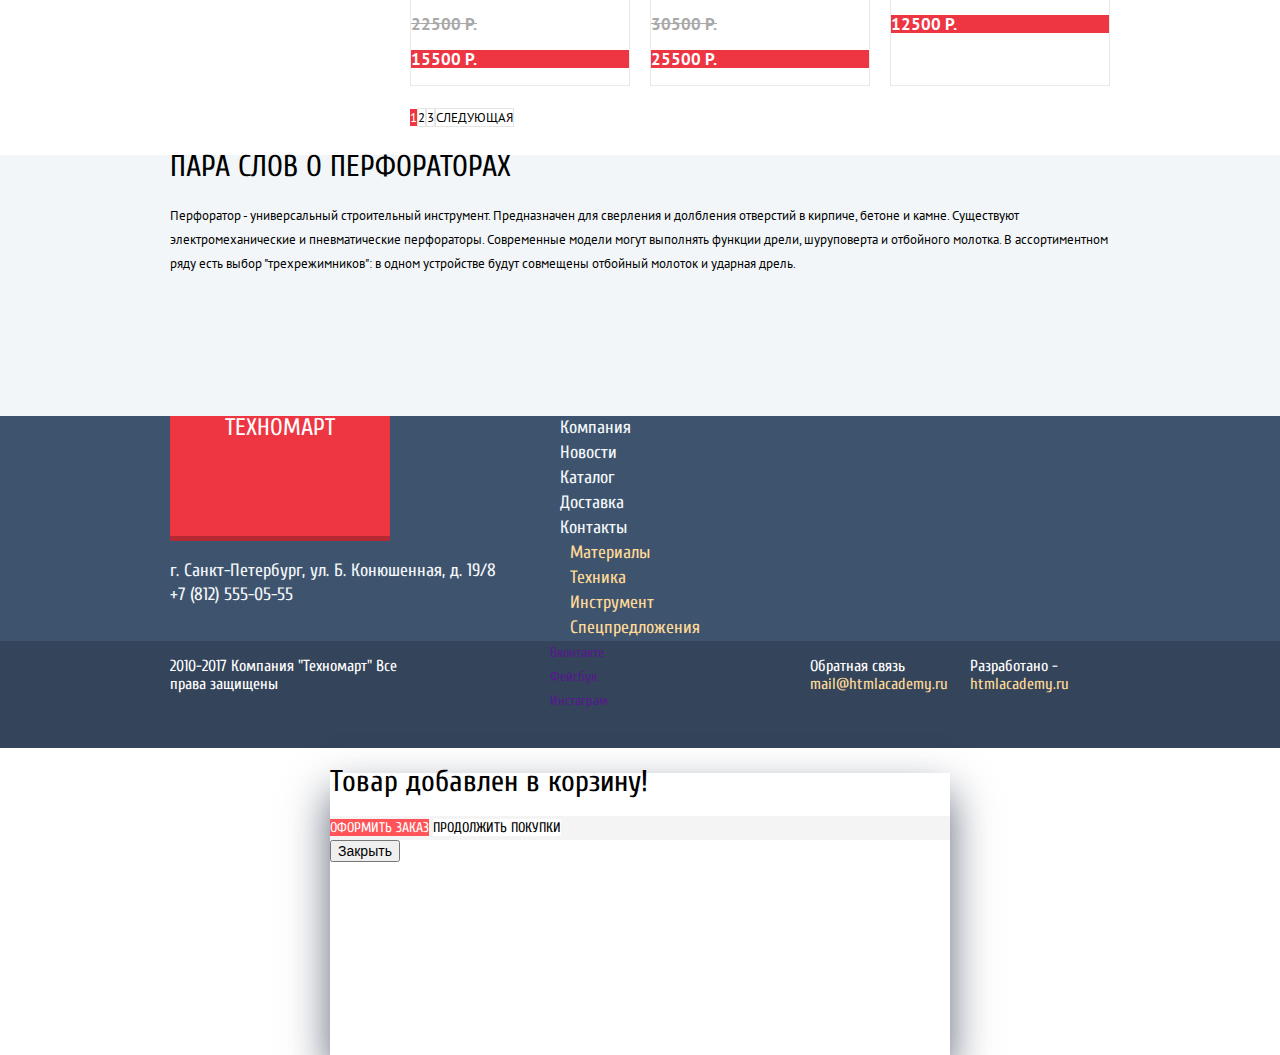
==== commit 90c5cdf6: "Сетка личного проекта "Техномарт" на флексах" ====
--- a/catalog.html
+++ b/catalog.html
@@ -11,35 +11,39 @@
 	<body>
 		<header class="main-header">
 			<div class="main-header-top">
-				<a class="link-logo" href="index.html">Техномарт</a>
-				<form class="search" action="https://echo.htmlacademy.ru" method="get">
-					<label class="visually-hidden" for="search-site">Поиск</label>
-  				<input class="search-input" type="search" name="search" placeholder="Поиск:" id="search-site">
-  			</form>
-  			<a class="header-top-item" href="#">Закладки: 0</a>
-  			<a class="header-top-item header-basket" href="#">Корзина: 10</a>
-  			<a class="header-top-item header-top-checkout" href="#">Оформить заказ</a>
+				<div class="container">
+					<a class="link-logo" href="index.html">Техномарт</a>
+					<form class="search" action="https://echo.htmlacademy.ru" method="get">
+						<label class="visually-hidden" for="search-site">Поиск</label>
+	  				<input class="search-input" type="search" name="search" placeholder="Поиск:" id="search-site">
+	  			</form>
+	  			<a class="header-top-item" href="#">Закладки: 0</a>
+	  			<a class="header-top-item header-basket" href="#">Корзина: 10</a>
+	  			<a class="header-top-item header-top-checkout" href="#">Оформить заказ</a>
+  			</div>
 			</div>
-			<div class="main-header-middle">
-				<p class="header-middle-description">
-  				Интернет-магазин<br>
-  				строительных материалов<br>
-  				и инструментов для ремонта
-  			</p>
-  			<section class="header-middle-contacts">
-  				<h2 class="visually-hidden">Контакты компании</h2>
-  				<p class="contacts-phone">+7 (812) 555-05-55</p>
-  				<p class="contacts-address">г. Санкт-Петербург, ул. Б. Конюшенская, д.19/8</p>
-  			</section>
-  			<section class="user">
-  			  <h2 class="visually-hidden">Личный профиль</h2>
-  				<p class="user-name">
-  					<a class="user-name-item" href="#">Равшан Джамшутович</a>
-						<a href="#">Выход</a>
-  				</p>
-  				<a class="user-info" href="#">Мои заказы</a>
-  				<a class="user-info" href="#">Личный кабинет</a>
-  			</section>
+			<div class="main-header-middle container">
+				<div class="header-middle-wrapper">
+					<p class="header-middle-description">
+	  				Интернет-магазин<br>
+	  				строительных материалов<br>
+	  				и инструментов для ремонта
+	  			</p>
+	  			<section class="header-middle-contacts">
+	  				<h2 class="visually-hidden">Контакты компании</h2>
+	  				<p class="contacts-phone">+7 (812) 555-05-55</p>
+	  				<p class="contacts-address">г. Санкт-Петербург, ул. Б. Конюшенская, д.19/8</p>
+	  			</section>
+	  			<section class="user">
+	  			  <h2 class="visually-hidden">Личный профиль</h2>
+	  				<p class="user-name">
+	  					<a class="user-name-item" href="#">Равшан Джамшутович</a>
+							<a href="#">Выход</a>
+	  				</p>
+	  				<a class="user-info" href="#">Мои заказы</a>
+	  				<a class="user-info" href="#">Личный кабинет</a>
+	  			</section>
+  			</div>
   			<nav class="main-navigation">
   				<ul class="site-navigation">
   					<li><a href="index.html">Главная</a></li>
@@ -53,174 +57,179 @@
   			</nav>
 			</div>
 		</header>
-		<main class="container">
-			<ul class="breadcrumbs">
-				<li><a href="index.html">Главная</a></li>
-				<li><a href="#">Каталог</a></li>
-				<li><a href="#">Инструмент</a></li>
-				<li><a href="#">Перфораторы</a></li>
-			</ul>
-			<h1 class="page-caption">Перфораторы</h1>
-			
-			
-			<form class="main-filter" method="post" action="https://echo.htmlacademy.ru">
-				<p class="catalog-filters">Фильтр:</p>
-				<fieldset>
-					<legend>Цена:</legend>
-
-				</fieldset>
-				<fieldset>
-					<legend>Производители:</legend>
-					<ul>
-
-						<li class="filter-option-manufacturer">
-							<input class="visually-hidden filter-input filter-input-checkbox" type="checkbox" name="bosch" id="input-bosch" checked>
-							<label for="input-bosch">Bosch</label>
-						</li>
-
-						<li class="filter-option-manufacturer">
-							<input class="visually-hidden filter-input filter-input-checkbox" type="checkbox" name="interscol" id="input-interscol">
-							<label for="input-interscol">Интерскол</label>
-						</li>
-
-						<li class="filter-option-manufacturer">
-							<input class="visually-hidden filter-input filter-input-checkbox" type="checkbox" name="makita" id="input-makita" checked>
-							<label for="input-makita">Makita</label>
-						</li>
-
-						<li class="filter-option-manufacturer">
-							<input class="visually-hidden filter-input filter-input-checkbox" type="checkbox" name="dewalt" id="input-dewalt">
-							<label for="input-dewalt">Dewalt</label>
-						</li>
-
-						<li class="filter-option-manufacturer">
-							<input class="visually-hidden filter-input filter-input-checkbox" type="checkbox" name="hitachi" id="input-hitachi">
-							<label for="input-hitachi">Hitachi</label>
-						</li>
-
-					</ul>
-				</fieldset>
-				<fieldset>
-					<legend>Питание:</legend>
-					<ul>
-
-						<li class="filter-option-power">
-							<input class="visually-hidden filter-input filter-input-radio" type="radio" name="charging-group" value="rechargeable" id="input-rechargeable" checked>
-							<label for="input-rechargeable">Аккумуляторные</label>
-						</li>
-
-						<li class="filter-option-power">
-							<input class="visually-hidden filter-input filter-input-radio" type="radio" name="charging-group" value="network" id="input-network">
-							<label for="input-network">Сетевые</label>
-						</li>
-
-					</ul>
-				</fieldset>
-				<button class="filter-button button" type="submit">Показать</button>
-			</form>
-			<section class="catalog">
-				<h2 class="visually-hidden">Список перфораторов</h2>
-				<p class="catalog-filters">
-					Сортировка:
-					<a class="sorting" href="#">По цене</a>
-					<a class="sorting" href="#">По типу</a>
-					<a class="sorting" href="#">По функционалу</a>
-				</p>
-				<ul class="catalog-list">
-
-					<li class="catalog-item">
-						<h3 class="good-label">Перфоратор <span>Bosch BFG 3000</span></h3>
-						<img src="img/product-2.jpg" width="215" height="164" alt="Перфоратор Bosch BFG 3000">
-						<button class="catalog-button-buy" type="button">Купить</button>
-						<button class="catalog-button-cart" type="button">В закладки</button>
-						<p class="price-old">22500 Р.</p>
-						<p class="price-new">15500 Р.</p>
-					</li>
-
-					<li class="catalog-item">
-						<h3 class="good-label">Перфоратор <span>Bosch BFG 6000</span></h3>
-						<img src="img/product-3.jpg" width="216" height="164" alt="Перфоратор Bosch BFG 6000">
-						<button class="catalog-button-buy" type="button">Купить</button>
-						<button class="catalog-button-cart" type="button">В закладки</button>
-						<p class="price-old">30500 Р.</p>
-						<p class="price-new">25500 Р.</p>
-					</li>
-
-					<li class="catalog-item">
-						<h3 class="good-label">Перфоратор <span>Bosch BFG 2000</span></h3>
-						<img src="img/product-2.jpg" width="215" height="164" alt="Перфоратор Bosch BFG 2000">
-						<button class="catalog-button-buy" type="button">Купить</button>
-						<button class="catalog-button-cart" type="button">В закладки</button>
-						<p class="price-new">12500 Р.</p>
-					</li>
-
-					<li class="catalog-item">
-						<h3 class="good-label">Перфоратор <span>Bosch BFG 3000</span></h3>
-						<img src="img/product-2.jpg" width="215" height="164" alt="Перфоратор Bosch BFG 3000">
-						<button class="catalog-button-buy" type="button">Купить</button>
-						<button class="catalog-button-cart" type="button">В закладки</button>
-						<p class="price-old">22500 Р.</p>
-						<p class="price-new">15500 Р.</p>
-					</li>
-
-					<li class="catalog-item">
-						<h3 class="good-label">Перфоратор <span>Bosch BFG 6000</span></h3>
-						<img src="img/product-3.jpg" width="216" height="164" alt="Перфоратор Bosch BFG 6000">
-						<button class="catalog-button-buy" type="button">Купить</button>
-						<button class="catalog-button-cart" type="button">В закладки</button>
-						<p class="price-old">30500 Р.</p>
-						<p class="price-new">25500 Р.</p>
-					</li>
-
-					<li class="catalog-item">
-						<h3 class="good-label">Перфоратор <span>Bosch BFG 2000</span></h3>
-						<img src="img/product-2.jpg" width="215" height="164" alt="Перфоратор Bosch BFG 2000">
-						<button class="catalog-button-buy" type="button">Купить</button>
-						<button class="catalog-button-cart" type="button">В закладки</button>
-						<p class="price-new">12500 Р.</p>
-					</li>
-
-					<li class="catalog-item">
-						<h3 class="good-label">Перфоратор <span>Bosch BFG 3000</span></h3>
-						<img src="img/product-2.jpg" width="215" height="164" alt="Перфоратор Bosch BFG 3000">
-						<button class="catalog-button-buy" type="button">Купить</button>
-						<button class="catalog-button-cart" type="button">В закладки</button>
-						<p class="price-old">22500 Р.</p>
-						<p class="price-new">15500 Р.</p>
-					</li>
-
-					<li class="catalog-item">
-						<h3 class="good-label">Перфоратор <span>Bosch BFG 6000</span></h3>
-						<img src="img/product-3.jpg" width="216" height="164" alt="Перфоратор Bosch BFG 6000">
-						<button class="catalog-button-buy" type="button">Купить</button>
-						<button class="catalog-button-cart" type="button">В закладки</button>
-						<p class="price-old">30500 Р.</p>
-						<p class="price-new">25500 Р.</p>
-					</li>
-
-					<li class="catalog-item">
-						<h3 class="good-label">Перфоратор <span>Bosch BFG 2000</span></h3>
-						<img src="img/product-2.jpg" width="215" height="164" alt="Перфоратор Bosch BFG 2000">
-						<button class="catalog-button-buy" type="button">Купить</button>
-						<button class="catalog-button-cart" type="button">В закладки</button>
-						<p class="price-new">12500 Р.</p>
-					</li>
-
+		<main>
+			<div class="container">
+				<ul class="breadcrumbs">
+					<li><a href="index.html">Главная</a></li>
+					<li><a href="#">Каталог</a></li>
+					<li><a href="#">Инструмент</a></li>
+					<li><a href="#">Перфораторы</a></li>
 				</ul>
-				<ul class="pagination-list">
-					<li class="pagination-item pagination-item-current"><a href="#">1</a></li>
-					<li class="pagination-item"><a href="#">2</a></li>
-					<li class="pagination-item"><a href="#">3</a></li>
-					<li class="pagination-item"><a href="#">Следующая</a></li>
-				</ul>
-			</section>
+				<h1 class="page-caption">Перфораторы</h1>
+				
+				<div class="filter-catalog-wrapper">
+					<form class="main-filter" method="post" action="https://echo.htmlacademy.ru">
+						<p class="catalog-filters">Фильтр:</p>
+						<fieldset>
+							<legend>Цена:</legend>
+
+						</fieldset>
+						<fieldset>
+							<legend>Производители:</legend>
+							<ul>
+
+								<li class="filter-option-manufacturer">
+									<input class="visually-hidden filter-input filter-input-checkbox" type="checkbox" name="bosch" id="input-bosch" checked>
+									<label for="input-bosch">Bosch</label>
+								</li>
+
+								<li class="filter-option-manufacturer">
+									<input class="visually-hidden filter-input filter-input-checkbox" type="checkbox" name="interscol" id="input-interscol">
+									<label for="input-interscol">Интерскол</label>
+								</li>
+
+								<li class="filter-option-manufacturer">
+									<input class="visually-hidden filter-input filter-input-checkbox" type="checkbox" name="makita" id="input-makita" checked>
+									<label for="input-makita">Makita</label>
+								</li>
+
+								<li class="filter-option-manufacturer">
+									<input class="visually-hidden filter-input filter-input-checkbox" type="checkbox" name="dewalt" id="input-dewalt">
+									<label for="input-dewalt">Dewalt</label>
+								</li>
+
+								<li class="filter-option-manufacturer">
+									<input class="visually-hidden filter-input filter-input-checkbox" type="checkbox" name="hitachi" id="input-hitachi">
+									<label for="input-hitachi">Hitachi</label>
+								</li>
+
+							</ul>
+						</fieldset>
+						<fieldset>
+							<legend>Питание:</legend>
+							<ul>
+
+								<li class="filter-option-power">
+									<input class="visually-hidden filter-input filter-input-radio" type="radio" name="charging-group" value="rechargeable" id="input-rechargeable" checked>
+									<label for="input-rechargeable">Аккумуляторные</label>
+								</li>
+
+								<li class="filter-option-power">
+									<input class="visually-hidden filter-input filter-input-radio" type="radio" name="charging-group" value="network" id="input-network">
+									<label for="input-network">Сетевые</label>
+								</li>
+
+							</ul>
+						</fieldset>
+						<button class="filter-button button" type="submit">Показать</button>
+					</form>
+					<section class="catalog">
+						<h2 class="visually-hidden">Список перфораторов</h2>
+						<p class="catalog-filters">
+							Сортировка:
+							<a class="sorting" href="#">По цене</a>
+							<a class="sorting" href="#">По типу</a>
+							<a class="sorting" href="#">По функционалу</a>
+						</p>
+						<ul class="catalog-list-perforators">
+
+							<li class="catalog-item">
+								<h3 class="good-label">Перфоратор <span>Bosch BFG 3000</span></h3>
+								<img src="img/product-2.jpg" width="215" height="164" alt="Перфоратор Bosch BFG 3000">
+								<button class="catalog-button-buy" type="button">Купить</button>
+								<button class="catalog-button-cart" type="button">В закладки</button>
+								<p class="price-old">22500 Р.</p>
+								<p class="price-new">15500 Р.</p>
+							</li>
+
+							<li class="catalog-item">
+								<h3 class="good-label">Перфоратор <span>Bosch BFG 6000</span></h3>
+								<img src="img/product-3.jpg" width="216" height="164" alt="Перфоратор Bosch BFG 6000">
+								<button class="catalog-button-buy" type="button">Купить</button>
+								<button class="catalog-button-cart" type="button">В закладки</button>
+								<p class="price-old">30500 Р.</p>
+								<p class="price-new">25500 Р.</p>
+							</li>
+
+							<li class="catalog-item">
+								<h3 class="good-label">Перфоратор <span>Bosch BFG 2000</span></h3>
+								<img src="img/product-2.jpg" width="215" height="164" alt="Перфоратор Bosch BFG 2000">
+								<button class="catalog-button-buy" type="button">Купить</button>
+								<button class="catalog-button-cart" type="button">В закладки</button>
+								<p class="price-new">12500 Р.</p>
+							</li>
+
+							<li class="catalog-item">
+								<h3 class="good-label">Перфоратор <span>Bosch BFG 3000</span></h3>
+								<img src="img/product-2.jpg" width="215" height="164" alt="Перфоратор Bosch BFG 3000">
+								<button class="catalog-button-buy" type="button">Купить</button>
+								<button class="catalog-button-cart" type="button">В закладки</button>
+								<p class="price-old">22500 Р.</p>
+								<p class="price-new">15500 Р.</p>
+							</li>
+
+							<li class="catalog-item">
+								<h3 class="good-label">Перфоратор <span>Bosch BFG 6000</span></h3>
+								<img src="img/product-3.jpg" width="216" height="164" alt="Перфоратор Bosch BFG 6000">
+								<button class="catalog-button-buy" type="button">Купить</button>
+								<button class="catalog-button-cart" type="button">В закладки</button>
+								<p class="price-old">30500 Р.</p>
+								<p class="price-new">25500 Р.</p>
+							</li>
+
+							<li class="catalog-item">
+								<h3 class="good-label">Перфоратор <span>Bosch BFG 2000</span></h3>
+								<img src="img/product-2.jpg" width="215" height="164" alt="Перфоратор Bosch BFG 2000">
+								<button class="catalog-button-buy" type="button">Купить</button>
+								<button class="catalog-button-cart" type="button">В закладки</button>
+								<p class="price-new">12500 Р.</p>
+							</li>
+
+							<li class="catalog-item">
+								<h3 class="good-label">Перфоратор <span>Bosch BFG 3000</span></h3>
+								<img src="img/product-2.jpg" width="215" height="164" alt="Перфоратор Bosch BFG 3000">
+								<button class="catalog-button-buy" type="button">Купить</button>
+								<button class="catalog-button-cart" type="button">В закладки</button>
+								<p class="price-old">22500 Р.</p>
+								<p class="price-new">15500 Р.</p>
+							</li>
+
+							<li class="catalog-item">
+								<h3 class="good-label">Перфоратор <span>Bosch BFG 6000</span></h3>
+								<img src="img/product-3.jpg" width="216" height="164" alt="Перфоратор Bosch BFG 6000">
+								<button class="catalog-button-buy" type="button">Купить</button>
+								<button class="catalog-button-cart" type="button">В закладки</button>
+								<p class="price-old">30500 Р.</p>
+								<p class="price-new">25500 Р.</p>
+							</li>
+
+							<li class="catalog-item">
+								<h3 class="good-label">Перфоратор <span>Bosch BFG 2000</span></h3>
+								<img src="img/product-2.jpg" width="215" height="164" alt="Перфоратор Bosch BFG 2000">
+								<button class="catalog-button-buy" type="button">Купить</button>
+								<button class="catalog-button-cart" type="button">В закладки</button>
+								<p class="price-new">12500 Р.</p>
+							</li>
+
+						</ul>
+						<ul class="pagination-list">
+							<li class="pagination-item pagination-item-current"><a href="#">1</a></li>
+							<li class="pagination-item"><a href="#">2</a></li>
+							<li class="pagination-item"><a href="#">3</a></li>
+							<li class="pagination-item"><a href="#">Следующая</a></li>
+						</ul>
+					</section>
+				</div>
+			</div>
 			<section class="goods-description">
-				<h2>Пара слов о перфораторах</h2>
-				<p>Перфоратор - универсальный строительный инструмент. Предназначен для сверления и долбления отверстий в кирпиче, бетоне и камне. Существуют электромеханические и пневматические перфораторы. Современные модели могут выполнять функции дрели, шуруповерта и отбойного молотка. В ассортиментном ряду есть выбор "трехрежимников": в одном устройстве будут совмещены отбойный молоток и ударная дрель.</p>
+				<div class="container">
+					<h2>Пара слов о перфораторах</h2>
+					<p>Перфоратор - универсальный строительный инструмент. Предназначен для сверления и долбления отверстий в кирпиче, бетоне и камне. Существуют электромеханические и пневматические перфораторы. Современные модели могут выполнять функции дрели, шуруповерта и отбойного молотка. В ассортиментном ряду есть выбор "трехрежимников": в одном устройстве будут совмещены отбойный молоток и ударная дрель.</p>
+				</div>
 			</section>
 		</main>
 		<footer class="main-footer">
-  		<div class="footer-top">
+  		<div class="footer-top container">
   			<a class="link-logo" href="index.html">Техномарт</a>
   			<ul class="footer-site-navigation">
   				<li><a href="#">Компания</a></li>
@@ -238,22 +247,24 @@
   			</ul>
   		</div>
   		<div class="footer-middle">
-  			<p class="footer-copyright">2010-2017 Компания "Техномарт" Все права защищены</p>
-  			<div class="footer-social">
-  				<ul>
-  					<li><a class="social-button" href="">Вконтакте</a></li>
-  					<li><a class="social-button" href="">Фейсбук</a></li>
-  					<li><a class="social-button" href="">Инстаграм</a></li>
-  				</ul>
+  			<div class="container">
+	  			<p class="footer-copyright">2010-2017 Компания "Техномарт" Все права защищены</p>
+	  			<div class="footer-social">
+	  				<ul>
+	  					<li><a class="social-button" href="">Вконтакте</a></li>
+	  					<li><a class="social-button" href="">Фейсбук</a></li>
+	  					<li><a class="social-button" href="">Инстаграм</a></li>
+	  				</ul>
+	  			</div>
+	  			<p class="footer-feedback">
+	  				Обратная связь
+	  				<a href="#">mail@htmlacademy.ru</a>
+	  			</p>
+	  			<p class="footer-developer">
+	  				Разработано - 
+	  				<a href="htmlacademy.ru">htmlacademy.ru</a>
+	  			</p>
   			</div>
-  			<p class="footer-feedback">
-  				Обратная связь
-  				<a href="#">mail@htmlacademy.ru</a>
-  			</p>
-  			<p class="footer-developer">
-  				Разработано - 
-  				<a href="htmlacademy.ru">htmlacademy.ru</a>
-  			</p>
   		</div>
   	</footer>
   	<section class="cart">
--- a/css/style.css
+++ b/css/style.css
@@ -18,7 +18,15 @@
 	text-decoration: none;
 }
 
+.container {
+	width: 960px;
+	margin: 0 auto;
+	padding: 0 10px;
+	box-sizing: border-box;
+}
+
 .main-header {
+	height: 320px;
 	background-color: #f3f7f9;
 	background-image: url("../img/pattern-bottom-header.jpg");
 	background-position: 0 0;
@@ -26,17 +34,23 @@
 }
 
 .main-header-top {
+	height: 42px;
 	background-color: #33445a;
 	background-image: url("../img/pattern-top-header.jpg");
 	background-position: 0 0;
 	background-repeat: repeat;
 }
 
+.main-header-top .container {
+	display: flex;
+}
+
 .main-header-top a {
 	color: #ffffff;
 }
 
 .link-logo {
+	width: 220px;
 	font-size: 24px;
 	line-height: 24px;
 	text-transform: uppercase;
@@ -58,6 +72,10 @@
 	border-bottom: 5px solid #8e1e26;
 }
 
+.search {
+	width: 270px;
+}
+
 .search-input {
 	font-family: "Cuprum", "Arial", sans-serif;
 	font-size: 17px;
@@ -70,6 +88,7 @@
 }
 
 .header-top-item {
+	width: 150px;
 	font-size: 17px;
 	line-height: 18px;
 }
@@ -98,13 +117,23 @@
 	background-color: #518534;
 }
 
+.header-middle-wrapper {
+	display: flex;
+	height: 158px;
+}
+
 .header-middle-description {
+	width: 300px;
 	font-size: 16px;
 	line-height: 23px;
 	font-style: italic;
 	color: #ff5357;
 }
 
+.header-middle-contacts {
+	width: 320px;
+}
+
 .contacts-phone {
 	font-size: 21px;
 	line-height: 18px;
@@ -118,6 +147,11 @@
 }
 
 .user-navigation {
+	width: 300px;
+	margin: 0;
+	padding: 0;
+	margin-left: 20px;
+
 	list-style: none;
 }
 
@@ -173,12 +207,16 @@
 	color: rgba(50, 66, 92, 0.3);
 }
 
-.main-navigation {
-	background-color: #3d546e;
-	border-bottom: 5px solid #33445a;
+.user {
+	width: 300px;
+	margin-left: 20px;
 }
 
 .site-navigation {
+	display: flex;
+	margin: 0;
+	padding: 0;
+
 	list-style: none;
 }
 
@@ -186,6 +224,9 @@
 	font-size: 17px;
 	line-height: 17px;
 	color: #ffffff;
+
+	background-color: #3d546e;
+	border-bottom: 5px solid #33445a;
 }
 
 .site-navigation a:hover,
@@ -198,20 +239,46 @@
 	background-color: #1d2739;
 }
 
+.preview-block-wrapper-main {
+	display: flex;
+}
+
+.preview-block-wrapper-1 {
+	display: flex;
+	flex-wrap: wrap;
+	width: 620px;
+}
+
+.preview-block-wrapper-2 {
+	display: flex;
+	flex-direction: column;
+	width: 300px;
+	margin-left: 20px;
+}
+
+.preview-block-item {
+	width: 300px;
+	height: 123px;
+}
+
 .preview-block-item-1 {
 	background-color: #ffbf47;
 }
 
 .preview-block-item-2 {
+	margin-left: 20px;
+
 	background-color: #3bbce3;
 }
 
 .preview-block-item-3 {
 	background-color: #dc91d8;
+	margin-bottom: 20px;
 }
 
 .preview-block-item-4 {
 	background-color: #8ed78f;
+	margin-bottom: 20px;
 }
 
 .preview-block-item-5 {
@@ -279,7 +346,13 @@
 	background-color: #ba2732;
 }
 
+.popular-goods {
+	margin-bottom: 21px;
+}
+
 .section-title-block {
+	display: flex;
+	margin-bottom: 20px;
 	background-color: #f9f5f0;
 }
 
@@ -291,12 +364,39 @@
 	text-transform: uppercase;
 }
 
-.catalog-list {
+.catalog {
+	width: 700px;
+	margin-left: 20px;
+}
+
+.catalog-list,
+.catalog-list-perforators {
+	display: flex;
+	flex-wrap: wrap;
+	margin: 0;
+	padding: 0;
+
 	list-style: none;
 }
 
 .catalog-item {
+	width: 220px;
+	margin-right: 20px;
+
 	border: 1px solid #eaeaea;
+	box-sizing: border-box;
+}
+
+.catalog-list-perforators .catalog-item {
+	margin-bottom: 20px;
+}
+
+.catalog-list .catalog-item:nth-child(4n) {
+	margin-right: 0;
+}
+
+.catalog-list-perforators .catalog-item:nth-child(3n) {
+	margin-right: 0;
 }
 
 .catalog-item:hover,
@@ -377,12 +477,26 @@
 }
 
 .popular-manufacturers-list {
+	display: flex;
+	flex-wrap: wrap;
+	margin: 0;
+	padding: 0;
+
 	list-style: none;
 }
 
 .popular-manufacturers-item {
+	width: 220px;
+	height: 145px;
+	margin-right: 20px;
+	margin-bottom: 20px;
 	border: 1px solid #eaeaea;
 	text-align: center;
+	box-sizing: border-box;
+}
+
+.popular-manufacturers-item:nth-child(4n) {
+	margin-right: 0;
 }
 
 .popular-manufacturers-item:hover,
@@ -417,7 +531,15 @@
 	color: #000000;
 }
 
+.services-wrapper {
+	display: flex;
+}
+
 .services-menu {
+	width: 240px;
+	margin: 0;
+	padding: 0;
+
 	list-style: none;
 }
 
@@ -446,12 +568,30 @@
 	box-shadow: 0 1px 0 #ffffff;
 }
 
+.services-slider {
+	width: 640px;
+	margin-left: 60px;
+}
+
 .services-slider-label {
 	font-size: 36px;
 	line-height: 24px;
 	font-weight: 400;
 	color: #3d546e;
 	text-transform: uppercase;
+}
+
+.description-contacts-wrapper {
+	display: flex;
+}
+
+.description {
+	width: 540px;
+}
+
+.main-contacts {
+	width: 300px;
+	margin-left: 100px;
 }
 
 .description h2,
@@ -464,6 +604,9 @@
 }
 
 .description-list {
+	margin: 0;
+	padding: 0;
+
 	list-style: none;
 }
 
@@ -474,6 +617,10 @@
 }
 
 .breadcrumbs {
+	display: flex;
+	margin: 0;
+	padding: 0;
+
 	list-style: none;
 }
 
@@ -486,6 +633,7 @@
 }
 
 .page-caption {
+	height: 89px;
 	font-size: 30px;
 	line-height: 30px;
 	color: #32425c;
@@ -495,6 +643,14 @@
 	background-color: #f2f6f8;
 }
 
+.filter-catalog-wrapper {
+	display: flex;
+}
+
+.main-filter {
+	width: 220px;
+}
+
 .catalog-filters {
 	font-family: "PT Sans", "Arial", sans-serif;
 	font-size: 13px;
@@ -557,6 +713,10 @@
 }
 
 .pagination-list {
+	display: flex;
+	margin: 0;
+	padding: 0;
+
 	list-style: none;
 }
 
@@ -595,6 +755,7 @@
 }
 
 .goods-description {
+	height: 261px;
 	background-color: #f2f6f8;
 }
 
@@ -618,8 +779,26 @@
 	background-image: url("../img/pattern-top-footer.jpg");
 }
 
-.footer-site-navigation,
+.footer-top {
+	display: flex;
+	flex-wrap: wrap;
+}
+
+.footer-site-navigation {
+	width: 550px;
+	margin: 0;
+	padding: 0;
+	margin-left: 170px;
+
+	list-style: none;
+}
+
 .footer-preview-navigation {
+	width: 540px;
+	margin: 0;
+	padding: 0;
+	margin-left: 20px;
+
 	list-style: none;
 }
 
@@ -643,6 +822,7 @@
 .footer-contacts {
 	font-size: 18px;
 	line-height: 24px;
+	width: 380px;
 	color: #f3f7f9;
 }
 
@@ -664,25 +844,48 @@
 }
 
 .footer-middle {
+	height: 107px;
 	background-color: #33445b;
 	background-image: url("../img/patter-bottom-footer.jpg");
 }
 
+.footer-middle .container {
+	display: flex;
+}
+
 .footer-copyright {
+	width: 240px;
 	font-size: 16px;
 	line-height: 18px;
 	color: #ffffff;
 }
 
+.footer-social {
+	width: 160px;
+	margin-left: 140px;
+}
+
 .footer-social ul {
+	margin: 0;
+	padding: 0;
+
 	list-style: none;
 }
 
 .footer-feedback,
 .footer-developer {
+	width: 140px;
 	font-size: 16px;
 	line-height: 18px;
 	color: #ffffff;
+}
+
+.footer-feedback {
+	margin-left: 100px;
+}
+
+.footer-developer {
+	margin-left: 20px;
 }
 
 .footer-feedback a,
@@ -707,6 +910,8 @@
 }
 
 .modal-write-us {
+	width: 620px;
+	margin: 0 auto;
 	background-color: #ffffff;
 	border-top: 7px solid #ff5357;
 	box-shadow: 0 20px 40px rgba(0, 0, 0, 0.75);
@@ -741,10 +946,15 @@
 }
 
 .modal-map {
+	width: 940px;
+	margin: 0 auto;
 	box-shadow: 0 0 16px 8% rgba(47, 42, 43, 0.5);
 }
 
 .cart {
+	width: 620px;
+	height: 282px;
+	margin: 0 auto;
 	background-color: #ffffff;
 	box-shadow: 0 20px 40px rgba(41, 52, 73, 0.75);
 }
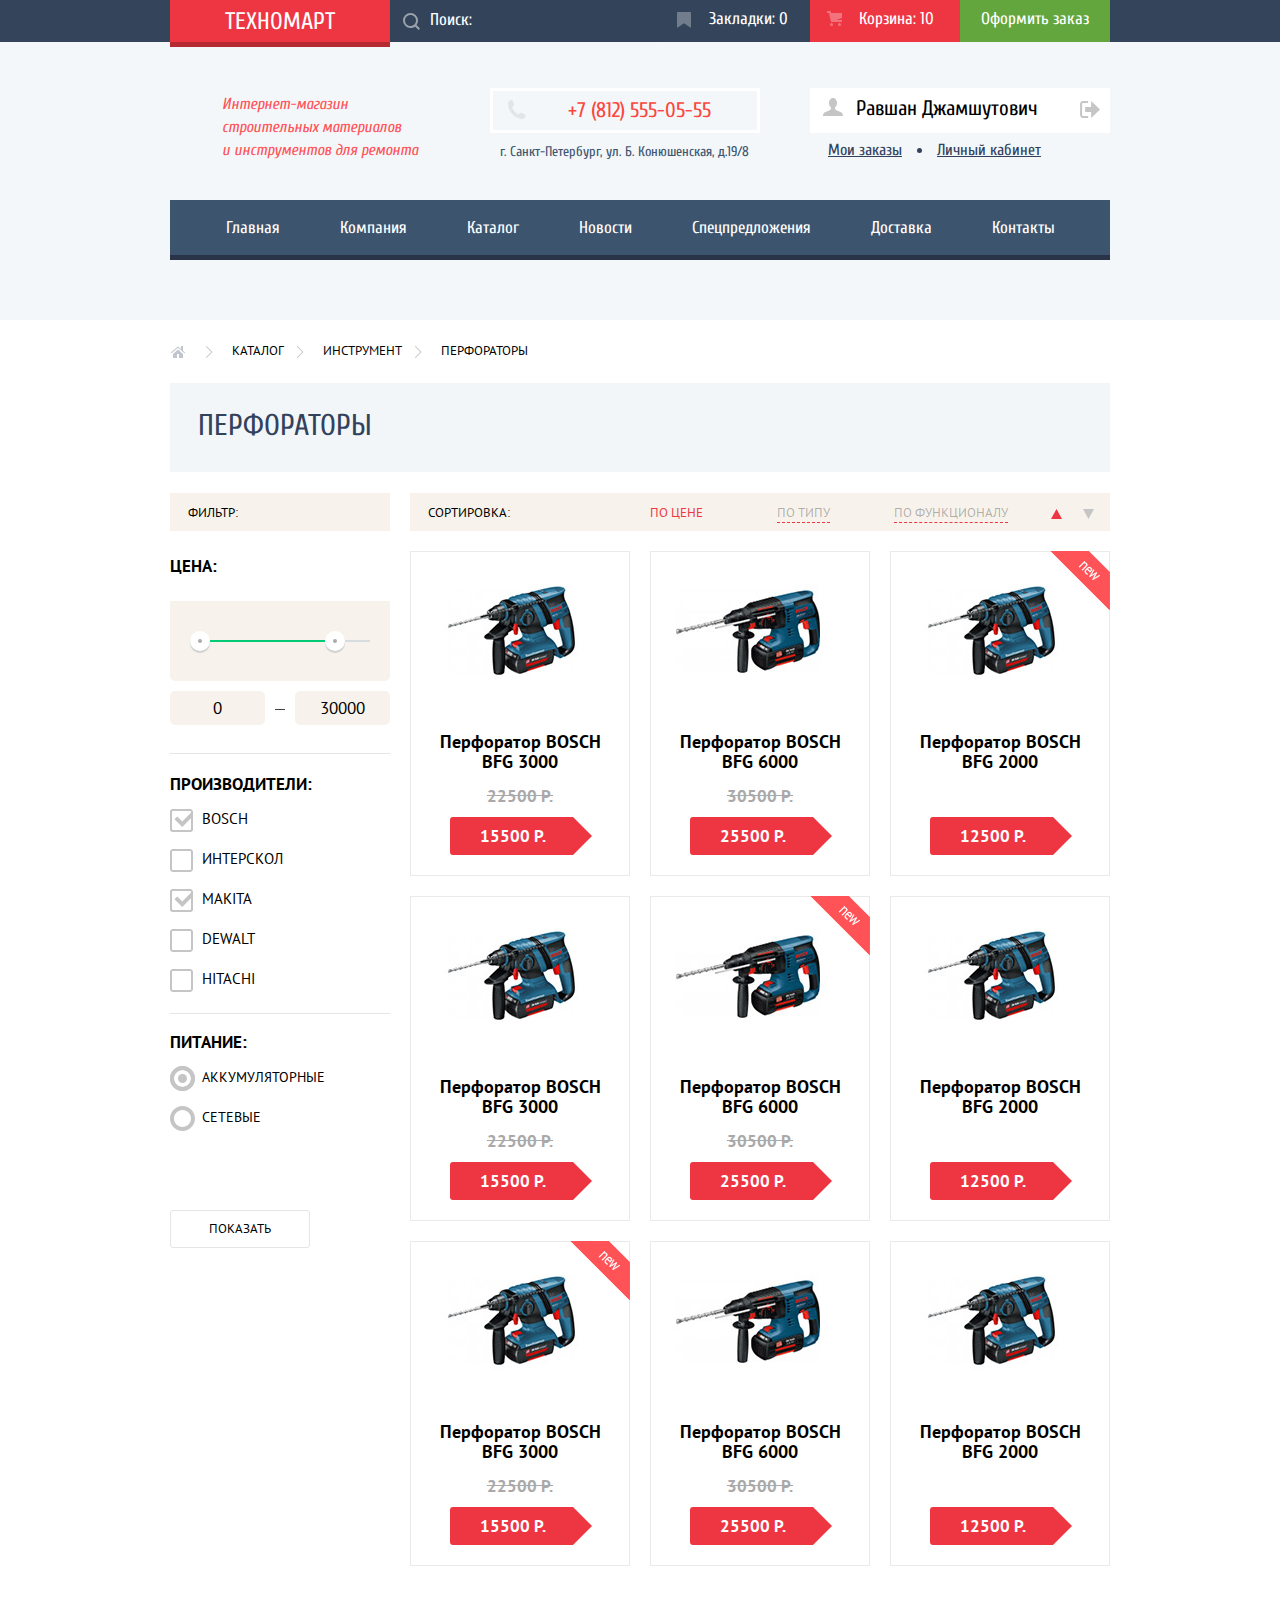
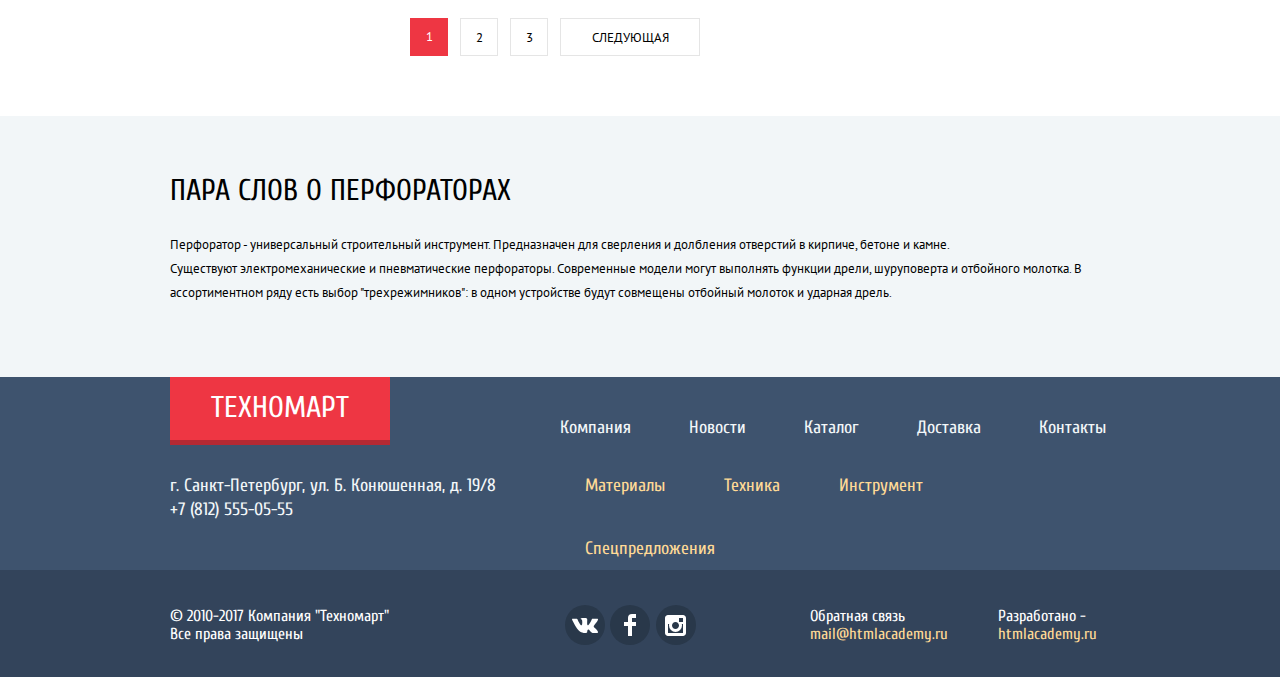
==== commit eeef9529: "Декоративные элементы личного проекта "Техномарт"" ====
--- a/catalog.html
+++ b/catalog.html
@@ -3,8 +3,7 @@
 	<head>
 		<meta charset="utf-8">
 		<title>Каталог магазина "Техномарт"</title>
-		<link href="https://fonts.googleapis.com/css?family=PT+Sans:400,700&amp;subset=cyrillic" rel="stylesheet">
-		<link href="https://fonts.googleapis.com/css?family=Cuprum:400,400i&amp;subset=cyrillic" rel="stylesheet">
+		<link href="https://fonts.googleapis.com/css?family=Cuprum:400,400i,700|PT+Sans:400,700&amp;subset=cyrillic" rel="stylesheet">
 		<link href="css/normalize.css" rel="stylesheet">
 		<link href="css/style.css" rel="stylesheet">
 	</head>
@@ -14,11 +13,11 @@
 				<div class="container">
 					<a class="link-logo" href="index.html">Техномарт</a>
 					<form class="search" action="https://echo.htmlacademy.ru" method="get">
-						<label class="visually-hidden" for="search-site">Поиск</label>
-	  				<input class="search-input" type="search" name="search" placeholder="Поиск:" id="search-site">
+	  				<input class="search-input" type="text" name="search" id="input-search">
+	  				<label for="input-search">Поиск:</label>
 	  			</form>
-	  			<a class="header-top-item" href="#">Закладки: 0</a>
-	  			<a class="header-top-item header-basket" href="#">Корзина: 10</a>
+	  			<a class="header-top-item top-item-bookmark" href="#">Закладки: 0</a>
+	  			<a class="header-top-item header-basket top-item-basket" href="#">Корзина: 10</a>
 	  			<a class="header-top-item header-top-checkout" href="#">Оформить заказ</a>
   			</div>
 			</div>
@@ -36,12 +35,12 @@
 	  			</section>
 	  			<section class="user">
 	  			  <h2 class="visually-hidden">Личный профиль</h2>
-	  				<p class="user-name">
-	  					<a class="user-name-item" href="#">Равшан Джамшутович</a>
-							<a href="#">Выход</a>
-	  				</p>
+	  				<div class="user-name">
+	  					<div class="user-name-wrapper"><a class="user-name-item" href="#">Равшан Джамшутович</a></div>
+							<div class="user-logout-wrapper"><a class="visually-hidden" href="#">Выход</a></div>
+	  				</div>
 	  				<a class="user-info" href="#">Мои заказы</a>
-	  				<a class="user-info" href="#">Личный кабинет</a>
+	  				<a class="user-info user-info-personal" href="#">Личный кабинет</a>
 	  			</section>
   			</div>
   			<nav class="main-navigation">
@@ -60,7 +59,7 @@
 		<main>
 			<div class="container">
 				<ul class="breadcrumbs">
-					<li><a href="index.html">Главная</a></li>
+					<li><a class="breadcrumbs-item" href="index.html">Главная</a></li>
 					<li><a href="#">Каталог</a></li>
 					<li><a href="#">Инструмент</a></li>
 					<li><a href="#">Перфораторы</a></li>
@@ -70,144 +69,185 @@
 				<div class="filter-catalog-wrapper">
 					<form class="main-filter" method="post" action="https://echo.htmlacademy.ru">
 						<p class="catalog-filters">Фильтр:</p>
-						<fieldset>
-							<legend>Цена:</legend>
-
-						</fieldset>
-						<fieldset>
-							<legend>Производители:</legend>
-							<ul>
-
-								<li class="filter-option-manufacturer">
-									<input class="visually-hidden filter-input filter-input-checkbox" type="checkbox" name="bosch" id="input-bosch" checked>
-									<label for="input-bosch">Bosch</label>
-								</li>
-
-								<li class="filter-option-manufacturer">
-									<input class="visually-hidden filter-input filter-input-checkbox" type="checkbox" name="interscol" id="input-interscol">
-									<label for="input-interscol">Интерскол</label>
-								</li>
-
-								<li class="filter-option-manufacturer">
-									<input class="visually-hidden filter-input filter-input-checkbox" type="checkbox" name="makita" id="input-makita" checked>
-									<label for="input-makita">Makita</label>
-								</li>
-
-								<li class="filter-option-manufacturer">
-									<input class="visually-hidden filter-input filter-input-checkbox" type="checkbox" name="dewalt" id="input-dewalt">
-									<label for="input-dewalt">Dewalt</label>
-								</li>
-
-								<li class="filter-option-manufacturer">
-									<input class="visually-hidden filter-input filter-input-checkbox" type="checkbox" name="hitachi" id="input-hitachi">
-									<label for="input-hitachi">Hitachi</label>
-								</li>
-
-							</ul>
-						</fieldset>
-						<fieldset>
-							<legend>Питание:</legend>
-							<ul>
-
-								<li class="filter-option-power">
-									<input class="visually-hidden filter-input filter-input-radio" type="radio" name="charging-group" value="rechargeable" id="input-rechargeable" checked>
-									<label for="input-rechargeable">Аккумуляторные</label>
-								</li>
-
-								<li class="filter-option-power">
-									<input class="visually-hidden filter-input filter-input-radio" type="radio" name="charging-group" value="network" id="input-network">
-									<label for="input-network">Сетевые</label>
-								</li>
-
-							</ul>
-						</fieldset>
+						<div class="fieldset-container">
+							<fieldset>
+								<legend>Цена:</legend>
+								<div class="range-filter">
+									<div class="range-controls">
+										<div class="scale">
+											<div class="bar"></div>
+										</div>
+										<div class="toggle min-toglee"></div>
+										<div class="toggle max-toggle"></div>
+									</div>
+									<div class="price-controls">
+										<label class="min-price"><input type="text" name="controls-min-price" value="0"></label>
+										<label class="max-price"><input type="text" name="controls-max-price" value="30000"></label>
+									</div>
+								</div>
+							</fieldset>
+						</div>
+						<div class="fieldset-container">
+							<fieldset>
+								<legend>Производители:</legend>
+								<ul>
+
+									<li class="filter-option-manufacturer">
+										<input class="filter-input filter-input-checkbox" type="checkbox" name="bosch" id="input-bosch" checked>
+										<label for="input-bosch">Bosch</label>
+									</li>
+
+									<li class="filter-option-manufacturer">
+										<input class="filter-input filter-input-checkbox" type="checkbox" name="interscol" id="input-interscol">
+										<label for="input-interscol">Интерскол</label>
+									</li>
+
+									<li class="filter-option-manufacturer">
+										<input class="filter-input filter-input-checkbox" type="checkbox" name="makita" id="input-makita" checked>
+										<label for="input-makita">Makita</label>
+									</li>
+
+									<li class="filter-option-manufacturer">
+										<input class="filter-input filter-input-checkbox" type="checkbox" name="dewalt" id="input-dewalt">
+										<label for="input-dewalt">Dewalt</label>
+									</li>
+
+									<li class="filter-option-manufacturer">
+										<input class="filter-input filter-input-checkbox" type="checkbox" name="hitachi" id="input-hitachi">
+										<label for="input-hitachi">Hitachi</label>
+									</li>
+
+								</ul>
+							</fieldset>
+						</div>
+						<div class="fieldset-container">
+							<fieldset>
+								<legend>Питание:</legend>
+								<ul>
+
+									<li class="filter-option-power">
+										<input class="filter-input filter-input-radio" type="radio" name="charging-group" value="rechargeable" id="input-rechargeable" checked>
+										<label for="input-rechargeable">Аккумуляторные</label>
+									</li>
+
+									<li class="filter-option-power">
+										<input class="filter-input filter-input-radio" type="radio" name="charging-group" value="network" id="input-network">
+										<label for="input-network">Сетевые</label>
+									</li>
+
+								</ul>
+							</fieldset>
+						</div>
 						<button class="filter-button button" type="submit">Показать</button>
 					</form>
 					<section class="catalog">
 						<h2 class="visually-hidden">Список перфораторов</h2>
 						<p class="catalog-filters">
 							Сортировка:
-							<a class="sorting" href="#">По цене</a>
-							<a class="sorting" href="#">По типу</a>
-							<a class="sorting" href="#">По функционалу</a>
+							<a class="sorting sorting-price" href="#">По цене</a>
+							<a class="sorting sorting-type" href="#">По типу</a>
+							<a class="sorting sorting-funcial" href="#">По функционалу</a>
+							<span class="filter-sorting filter-sorting-1">По умолчанию</span>
+							<span class="filter-sorting filter-sorting-2">В обратном порядке</span>
 						</p>
 						<ul class="catalog-list-perforators">
 
 							<li class="catalog-item">
+								<div class="action">
+									<button class="catalog-button-buy" type="button">Купить</button>
+									<button class="catalog-button-cart" type="button">В закладки</button>
+								</div>
+								<img src="img/product-2.jpg" width="215" height="164" alt="Перфоратор Bosch BFG 3000">
 								<h3 class="good-label">Перфоратор <span>Bosch BFG 3000</span></h3>
-								<img src="img/product-2.jpg" width="215" height="164" alt="Перфоратор Bosch BFG 3000">
-								<button class="catalog-button-buy" type="button">Купить</button>
-								<button class="catalog-button-cart" type="button">В закладки</button>
 								<p class="price-old">22500 Р.</p>
 								<p class="price-new">15500 Р.</p>
 							</li>
 
 							<li class="catalog-item">
+								<div class="action">
+									<button class="catalog-button-buy" type="button">Купить</button>
+									<button class="catalog-button-cart" type="button">В закладки</button>
+								</div>
+								<img src="img/product-3.jpg" width="216" height="164" alt="Перфоратор Bosch BFG 6000">
 								<h3 class="good-label">Перфоратор <span>Bosch BFG 6000</span></h3>
-								<img src="img/product-3.jpg" width="216" height="164" alt="Перфоратор Bosch BFG 6000">
-								<button class="catalog-button-buy" type="button">Купить</button>
-								<button class="catalog-button-cart" type="button">В закладки</button>
 								<p class="price-old">30500 Р.</p>
 								<p class="price-new">25500 Р.</p>
 							</li>
 
 							<li class="catalog-item">
+								<div class="flag flag-new">Новинка</div>
+								<div class="action">
+									<button class="catalog-button-buy" type="button">Купить</button>
+									<button class="catalog-button-cart" type="button">В закладки</button>
+								</div>
+								<img src="img/product-2.jpg" width="215" height="164" alt="Перфоратор Bosch BFG 2000">
 								<h3 class="good-label">Перфоратор <span>Bosch BFG 2000</span></h3>
-								<img src="img/product-2.jpg" width="215" height="164" alt="Перфоратор Bosch BFG 2000">
-								<button class="catalog-button-buy" type="button">Купить</button>
-								<button class="catalog-button-cart" type="button">В закладки</button>
 								<p class="price-new">12500 Р.</p>
 							</li>
 
 							<li class="catalog-item">
+								<div class="action">
+									<button class="catalog-button-buy" type="button">Купить</button>
+									<button class="catalog-button-cart" type="button">В закладки</button>
+								</div>
+								<img src="img/product-2.jpg" width="215" height="164" alt="Перфоратор Bosch BFG 3000">
 								<h3 class="good-label">Перфоратор <span>Bosch BFG 3000</span></h3>
-								<img src="img/product-2.jpg" width="215" height="164" alt="Перфоратор Bosch BFG 3000">
-								<button class="catalog-button-buy" type="button">Купить</button>
-								<button class="catalog-button-cart" type="button">В закладки</button>
 								<p class="price-old">22500 Р.</p>
 								<p class="price-new">15500 Р.</p>
 							</li>
 
 							<li class="catalog-item">
+								<div class="flag flag-new">Новинка</div>
+								<div class="action">
+									<button class="catalog-button-buy" type="button">Купить</button>
+									<button class="catalog-button-cart" type="button">В закладки</button>
+								</div>
+								<img src="img/product-3.jpg" width="216" height="164" alt="Перфоратор Bosch BFG 6000">
 								<h3 class="good-label">Перфоратор <span>Bosch BFG 6000</span></h3>
-								<img src="img/product-3.jpg" width="216" height="164" alt="Перфоратор Bosch BFG 6000">
-								<button class="catalog-button-buy" type="button">Купить</button>
-								<button class="catalog-button-cart" type="button">В закладки</button>
 								<p class="price-old">30500 Р.</p>
 								<p class="price-new">25500 Р.</p>
 							</li>
 
 							<li class="catalog-item">
+								<div class="action">
+									<button class="catalog-button-buy" type="button">Купить</button>
+									<button class="catalog-button-cart" type="button">В закладки</button>
+								</div>
+								<img src="img/product-2.jpg" width="215" height="164" alt="Перфоратор Bosch BFG 2000">
 								<h3 class="good-label">Перфоратор <span>Bosch BFG 2000</span></h3>
-								<img src="img/product-2.jpg" width="215" height="164" alt="Перфоратор Bosch BFG 2000">
-								<button class="catalog-button-buy" type="button">Купить</button>
-								<button class="catalog-button-cart" type="button">В закладки</button>
 								<p class="price-new">12500 Р.</p>
 							</li>
 
 							<li class="catalog-item">
+								<div class="flag flag-new">Новинка</div>
+								<div class="action">
+									<button class="catalog-button-buy" type="button">Купить</button>
+									<button class="catalog-button-cart" type="button">В закладки</button>
+								</div>
+								<img src="img/product-2.jpg" width="215" height="164" alt="Перфоратор Bosch BFG 3000">
 								<h3 class="good-label">Перфоратор <span>Bosch BFG 3000</span></h3>
-								<img src="img/product-2.jpg" width="215" height="164" alt="Перфоратор Bosch BFG 3000">
-								<button class="catalog-button-buy" type="button">Купить</button>
-								<button class="catalog-button-cart" type="button">В закладки</button>
 								<p class="price-old">22500 Р.</p>
 								<p class="price-new">15500 Р.</p>
 							</li>
 
 							<li class="catalog-item">
+								<div class="action">
+									<button class="catalog-button-buy" type="button">Купить</button>
+									<button class="catalog-button-cart" type="button">В закладки</button>
+								</div>
+								<img src="img/product-3.jpg" width="216" height="164" alt="Перфоратор Bosch BFG 6000">
 								<h3 class="good-label">Перфоратор <span>Bosch BFG 6000</span></h3>
-								<img src="img/product-3.jpg" width="216" height="164" alt="Перфоратор Bosch BFG 6000">
-								<button class="catalog-button-buy" type="button">Купить</button>
-								<button class="catalog-button-cart" type="button">В закладки</button>
 								<p class="price-old">30500 Р.</p>
 								<p class="price-new">25500 Р.</p>
 							</li>
 
 							<li class="catalog-item">
+								<div class="action">
+									<button class="catalog-button-buy" type="button">Купить</button>
+									<button class="catalog-button-cart" type="button">В закладки</button>
+								</div>
+								<img src="img/product-2.jpg" width="215" height="164" alt="Перфоратор Bosch BFG 2000">
 								<h3 class="good-label">Перфоратор <span>Bosch BFG 2000</span></h3>
-								<img src="img/product-2.jpg" width="215" height="164" alt="Перфоратор Bosch BFG 2000">
-								<button class="catalog-button-buy" type="button">Купить</button>
-								<button class="catalog-button-cart" type="button">В закладки</button>
 								<p class="price-new">12500 Р.</p>
 							</li>
 
@@ -216,7 +256,7 @@
 							<li class="pagination-item pagination-item-current"><a href="#">1</a></li>
 							<li class="pagination-item"><a href="#">2</a></li>
 							<li class="pagination-item"><a href="#">3</a></li>
-							<li class="pagination-item"><a href="#">Следующая</a></li>
+							<li class="pagination-item pagination-item-next"><a href="#">Следующая</a></li>
 						</ul>
 					</section>
 				</div>
@@ -224,13 +264,14 @@
 			<section class="goods-description">
 				<div class="container">
 					<h2>Пара слов о перфораторах</h2>
-					<p>Перфоратор - универсальный строительный инструмент. Предназначен для сверления и долбления отверстий в кирпиче, бетоне и камне. Существуют электромеханические и пневматические перфораторы. Современные модели могут выполнять функции дрели, шуруповерта и отбойного молотка. В ассортиментном ряду есть выбор "трехрежимников": в одном устройстве будут совмещены отбойный молоток и ударная дрель.</p>
+					<p>Перфоратор - универсальный строительный инструмент. Предназначен для сверления и долбления отверстий в кирпиче, бетоне и камне.<br>
+					Существуют электромеханические и пневматические перфораторы. Современные модели могут выполнять функции дрели, шуруповерта и отбойного молотка. В ассортиментном ряду есть выбор "трехрежимников": в одном устройстве будут совмещены отбойный молоток и ударная дрель.</p>
 				</div>
 			</section>
 		</main>
 		<footer class="main-footer">
   		<div class="footer-top container">
-  			<a class="link-logo" href="index.html">Техномарт</a>
+  			<a class="link-logo link-logo-footer" href="index.html">Техномарт</a>
   			<ul class="footer-site-navigation">
   				<li><a href="#">Компания</a></li>
   				<li><a href="#">Новости</a></li>
@@ -248,32 +289,49 @@
   		</div>
   		<div class="footer-middle">
   			<div class="container">
-	  			<p class="footer-copyright">2010-2017 Компания "Техномарт" Все права защищены</p>
+	  			<p class="footer-copyright">© 2010-2017 Компания "Техномарт" Все права защищены</p>
 	  			<div class="footer-social">
-	  				<ul>
-	  					<li><a class="social-button" href="">Вконтакте</a></li>
-	  					<li><a class="social-button" href="">Фейсбук</a></li>
-	  					<li><a class="social-button" href="">Инстаграм</a></li>
-	  				</ul>
-	  			</div>
+						<ul>
+							<li>
+								<a class="social-button" href="">
+									<span class="visually-hidden">Вконтакте</span>
+									<svg xmlns="http://www.w3.org/2000/svg" width="26" height="15" viewBox="0 0 26 15"><path fill="#FFF" d="M16.138 11.51c.956-.309 2.18 2.04 3.483 2.939.978.681 1.727.534 1.727.534l3.473-.05s1.815-.112.957-1.554c-.071-.12-.503-1.069-2.585-3.022-2.177-2.043-1.882-1.712.739-5.244 1.597-2.153 2.236-3.468 2.036-4.028-.192-.539-1.365-.399-1.365-.399L20.69.713c-.381.001-.704.119-.851.515-.003.004-.621 1.666-1.445 3.079-1.741 2.989-2.436 3.148-2.724 2.961-.661-.433-.494-1.737-.494-2.664 0-2.897.432-4.105-.846-4.417-.427-.104-.739-.172-1.828-.182-1.392-.021-2.574 0-3.244.329-.445.223-.786.712-.579.74.26.035.843.16 1.155.586.401.552.389 1.789.389 1.789s.229 3.411-.54 3.834c-.528.29-1.25-.302-2.803-3.016-.793-1.388-1.392-2.922-1.392-2.922s-.116-.285-.326-.441c-.25-.185-.6-.244-.6-.244L.848.684S.29.7.085.946c-.182.218-.015.668-.015.668s2.909 6.881 6.203 10.347c3.02 3.182 6.452 2.971 6.452 2.971h1.555s.469-.054.709-.312c.224-.24.214-.691.214-.691s-.031-2.109.935-2.419z"/></svg>
+								</a>
+							</li>
+							<li>
+								<a class="social-button" href="">
+									<span class="visually-hidden">Фейсбук</span>
+									<svg xmlns="http://www.w3.org/2000/svg" width="12" height="22" viewBox="0 0 12 22"><path fill="#FFF" d="M12 4V0H8a4 4 0 0 0-4 4v4H0v4h4v10h4V12h4V8H8V4h4z"/></svg>
+								</a>
+							</li>
+							<li>
+								<a class="social-button" href="">
+									<span class="visually-hidden">Инстаграм</span>
+									<svg xmlns="http://www.w3.org/2000/svg" width="21" height="21" viewBox="0 0 21 21"><path fill="#FFF" d="M18 0H3C1.35 0 0 1.35 0 3v15c0 1.65 1.35 3 3 3h15c1.65 0 3-1.35 3-3V3c0-1.65-1.35-3-3-3zm-7.5 7c1.93 0 3.5 1.57 3.5 3.5S12.43 14 10.5 14 7 12.43 7 10.5 8.57 7 10.5 7zM18 18H3V9h1.181A6.504 6.504 0 0 0 4 10.5a6.5 6.5 0 1 0 13 0 6.45 6.45 0 0 0-.181-1.5H18v9zm0-11h-4V3h4v4z"/></svg>
+								</a>
+							</li>
+						</ul>
+					</div>
 	  			<p class="footer-feedback">
 	  				Обратная связь
 	  				<a href="#">mail@htmlacademy.ru</a>
 	  			</p>
 	  			<p class="footer-developer">
 	  				Разработано - 
-	  				<a href="htmlacademy.ru">htmlacademy.ru</a>
+	  				<a href="https://htmlacademy.ru/intensive/htmlcss">htmlacademy.ru</a>
 	  			</p>
   			</div>
   		</div>
   	</footer>
   	<section class="cart">
-  		<h2>Товар добавлен в корзину!</h2>
-  		<div class="modal-bottom">
-  			<a class="button" href="#">Оформить заказ</a>
-  			<a class="button button-continue" href="#">Продолжить покупки</a>
+  		<div class="cart-wrapper">
+	  		<h2>Товар добавлен в корзину!</h2>
+	  		<div class="modal-bottom">
+	  			<a class="button" href="#">Оформить заказ</a>
+	  			<a class="button button-continue" href="#">Продолжить покупки</a>
+	  		</div>
+	  		<button class="modal-close" type="button">Закрыть</button>
   		</div>
-  		<button class="modal-close" type="button">Закрыть</button>
   	</section>
 	</body>
 </html>--- a/css/style.css
+++ b/css/style.css
@@ -18,6 +18,27 @@
 	text-decoration: none;
 }
 
+img {
+	max-width: 100%;
+	height: auto;
+}
+
+.visually-hidden:not(:focus):not(:active) {
+	position: absolute;
+
+	width: 1px;
+	height: 1px;
+	margin: -1px;
+	padding: 0;
+	
+	border: 0;
+	white-space: nowrap;
+
+	clip-path: inset(100%);
+	clip: rect(0 0 0 0);
+	overflow: hidden;
+}
+
 .container {
 	width: 960px;
 	margin: 0 auto;
@@ -51,6 +72,9 @@
 
 .link-logo {
 	width: 220px;
+	height: 47px;
+	padding-top: 10px;
+
 	font-size: 24px;
 	line-height: 24px;
 	text-transform: uppercase;
@@ -59,6 +83,15 @@
 
 	background-color: #ee3643;
 	border-bottom: 5px solid #b52933;
+	box-sizing: border-box;
+}
+
+.link-logo-footer {
+	height: 68px;
+	padding-top: 16px;
+
+	font-size: 30px;
+	line-height: 30px;
 }
 
 .link-logo:hover,
@@ -73,24 +106,78 @@
 }
 
 .search {
-	width: 270px;
+	position: relative;
+	display: inline-block;
+
+	vertical-align: top;
 }
 
 .search-input {
-	font-family: "Cuprum", "Arial", sans-serif;
+	height: 32px;
+	width: 230px;
+	padding: 5px 0 5px 40px;
+	margin: 0;
+
+	font-size: 17px;
+	line-height: 18px;
+	color: #000000;
+	
+	background-color: #33445a;
+	border: none;
+	background-image: url("../img/icon-search.svg");
+	background-repeat: no-repeat;
+	background-position: 5% 50%;
+	opacity: 0.5;
+}
+
+.search-input:hover {
+	background-color: #212a3a;
+	background-image: url("../img/icon-search.svg");
+	background-repeat: no-repeat;
+	background-position: 5% 50%;
+	opacity: 1;
+}
+
+.search-input:focus {
+	background-color: #ffffff;
+	background-image: url("../img/icon-search-active.svg");
+	background-repeat: no-repeat;
+	background-position: 5% 50%;
+	opacity: 1;
+}
+
+.search label {
+	position: absolute;
+	top: 11px;
+	left: 0;
+
+	margin-left: 40px;
+
 	font-size: 17px;
 	line-height: 18px;
 	color: #ffffff;
-	border: none;
-
-	background-color: #33445a;
-	background-image: url("../img/pattern-top-header.jpg");
+}
+
+.search input[type="text"]:active +label {
+	color: #ffffff;
+}
+
+.search input[type="text"]:focus +label {
+	display: none;
 }
 
 .header-top-item {
+	position: relative;
+
 	width: 150px;
+	height: 42px;
+	padding-top: 10px;
+	padding-left: 49px;
+
 	font-size: 17px;
 	line-height: 18px;
+
+	box-sizing: border-box;
 }
 
 .header-top-item:hover,
@@ -100,11 +187,66 @@
 
 .header-top-item:active {
 	color: rgba(255, 255, 255, 0.6);
+
   background-color: #161d29;
 }
 
+.top-item-bookmark::before {
+	content: "";
+
+	position: absolute;
+	left: 17px;
+	top: 12px;
+
+	width: 14px;
+	height: 16px;
+
+	background-image: url("../img/icon-bookmark.svg");
+	background-repeat: no-repeat;
+	background-position: 0 0;
+	opacity: 0.3;
+}
+
+.top-item-bookmark:hover::before {
+	opacity: 1;
+}
+
+.top-item-bookmark:active::before {
+	opacity: 0.5;
+}
+
+.top-item-basket::before {
+	content: "";
+
+	position: absolute;
+	left: 17px;
+	top: 11px;
+
+	width: 15px;
+	height: 15px;
+
+	background-image: url("../img/icon-cart.svg");
+	background-repeat: no-repeat;
+	background-position: 0 0;
+	opacity: 0.3;
+}
+
+.top-item-basket:hover::before {
+	opacity: 1;
+}
+
+.top-item-basket:active::before {
+	opacity: 0.5;
+}
+
 .header-top-checkout {
+	padding-top: 10px;
+	padding-left: 0;
+
+	text-align: center;
+	
 	background-color: #63a63e;
+	box-sizing: border-box;
 }
 
 .header-top-checkout:hover,
@@ -114,7 +256,12 @@
 
 .header-top-checkout:active {
 	color: rgba(255, 255, 255, 0.51);
+
 	background-color: #518534;
+}
+
+.header-basket {
+	background-color: #ee3643;
 }
 
 .header-middle-wrapper {
@@ -124,29 +271,69 @@
 
 .header-middle-description {
 	width: 300px;
+	height: 158px;
+	margin: 0;
+	padding-left: 52px;
+	padding-top: 51px;
+
 	font-size: 16px;
 	line-height: 23px;
 	font-style: italic;
 	color: #ff5357;
+
+	box-sizing: border-box;
 }
 
 .header-middle-contacts {
 	width: 320px;
+	height: 158px;
 }
 
 .contacts-phone {
+	position: relative;
+
+	width: 270px;
+	height: 45px;
+	margin: 0;
+	margin-left: 20px;
+	margin-top: 46px;
+	padding-left: 75px;
+	padding-top: 10px;
+
 	font-size: 21px;
 	line-height: 18px;
 	color: #fb463c;
 
 	border: 3px solid #ffffff;
+	box-sizing: border-box;
+}
+
+.contacts-phone::before {
+	content: "";
+
+	position: absolute;
+	left: 14px;
+	top: 9px;
+
+	width: 19px;
+	height: 19px;
+
+	background-image: url("../img/icon-phone.svg");
+	background-repeat: no-repeat;
+	background-position: 0 0;
+	opacity: 0.3;
 }
 
 .contacts-address {
+	margin: 0;
+	margin-left: 30px;
+	margin-top: 7px;
+
 	color: #3d546e;
 }
 
 .user-navigation {
+	display: flex;
 	width: 300px;
 	margin: 0;
 	padding: 0;
@@ -156,11 +343,58 @@
 }
 
 .user-navigation-button a {
+	position: relative;
+
+	display: block;
+	height: 45px;
+	padding-top: 11px;
+	margin-top: 46px;
+
 	font-size: 21px;
 	line-height: 18px;
 	color: #000000;
 
 	background-color: #ffffff;
+	box-sizing: border-box;
+}
+
+.navigation-button-login::before {
+	content: "";
+
+	position: absolute;
+	top: 12px;
+	left: 14px;
+
+	width: 20px;
+	height: 17px;
+
+	background-image: url("../img/icon-login.svg");
+	background-repeat: no-repeat;
+	background-position: 0 0;
+}
+
+.navigation-button-login:hover::before {
+	background-image: url("../img/icon-login-hover.svg");
+	background-repeat: no-repeat;
+	background-position: 0 0;
+}
+
+.navigation-button-login:active::before {
+	background-image: url("../img/icon-login.svg");
+	background-repeat: no-repeat;
+	background-position: 0 0;
+}
+
+.user-navigation-button:nth-child(1) a {
+	margin-left: 19px;
+	padding-left: 47px;
+	padding-right: 26px;
+}
+
+.user-navigation-button:nth-child(2) a {
+	margin-left: 10px;
+	padding-left: 24px;
+	padding-right: 24px;
 }
 
 .user-navigation-button a:hover,
@@ -173,15 +407,91 @@
 }
 
 .user-name {
+	display: flex;
+	justify-content: space-between;
+	max-width: 300px;
+	margin: 0;
+	margin-top: 46px;
+	padding-left: 46px;
+	padding-top: 11px;
+	height: 45px;
+	
 	background-color: #ffffff;
+	box-sizing: border-box;
+}
+
+.user-name-wrapper {
+	width: 194px;
+}
+
+.user-logout-wrapper {
+	position: relative;
+
+	width: 8px;
 }
 
 .user-name-item {
+	position: relative;
+
 	font-size: 21px;
 	line-height: 18px;
 	color: #000000;
 }
 
+.user-name-item::before {
+	content: "";
+
+	position: absolute;
+	top: 2px;
+	left: -33px;
+
+	width: 20px;
+	height: 18px;
+
+	background-image: url("../img/icon-user.svg");
+	background-repeat: no-repeat;
+	background-position: 0 0;
+}
+
+.user-name-item:hover::before {
+	background-image: url("../img/icon-user-hover.svg");
+	background-repeat: no-repeat;
+	background-position: 0 0;
+}
+
+.user-name-item:active::before {
+	background-image: url("../img/icon-user.svg");
+	background-repeat: no-repeat;
+	background-position: 0 0;
+}
+
+.user-logout-wrapper::before {
+	content: "";
+
+	position: absolute;
+	top: 2px;
+	right: 10px;
+
+	width: 21px;
+	height: 17px;
+
+	background-image: url("../img/icon-logout.svg");
+	background-repeat: no-repeat;
+	background-position: 0 0;
+}
+
+.user-logout-wrapper:hover::before {
+	background-image: url("../img/icon-logout-hover.svg");
+	background-repeat: no-repeat;
+	background-position: 0 0;
+}
+
+.user-logout-wrapper:active::before {
+	background-image: url("../img/icon-logout.svg");
+	background-repeat: no-repeat;
+	background-position: 0 0;
+}
+
 .user-name-item:hover,
 .user-name-item:focus {
 	color: #000000;
@@ -192,12 +502,36 @@
 }
 
 .user-info {
+	display: inline-block;
+	margin-left: 18px;
+	margin-top: 8px;
+
 	font-size: 16px;
 	line-height: 18px;
 	color: #32425c;
 	text-decoration: underline;
 }
 
+.user-info-personal {
+	position: relative;
+
+	margin-left: 31px;
+}
+
+.user-info-personal::before {
+	content: "";
+
+	position: absolute;
+	top: 7px;
+	left: -20px;
+
+	width: 5px;
+	height: 5px;
+
+	border-radius: 50%;
+	background-color: #32425c;
+}
+
 .user-info:hover,
 .user-info:focus {
 	color: #ee3643;
@@ -214,19 +548,28 @@
 
 .site-navigation {
 	display: flex;
+	flex-wrap: wrap;
+	justify-content: center;
+	width: 940px;
 	margin: 0;
 	padding: 0;
 
 	list-style: none;
+
+	background-color: #3d546e;
+	box-shadow: 0 5px 0px rgb(41, 52, 73);
 }
 
 .site-navigation a {
+	display: block;
+	padding: 19px 30px;
+
 	font-size: 17px;
 	line-height: 17px;
 	color: #ffffff;
 
 	background-color: #3d546e;
-	border-bottom: 5px solid #33445a;
+	box-shadow: 0 5px 0px rgb(41, 52, 73);
 }
 
 .site-navigation a:hover,
@@ -236,7 +579,14 @@
 
 .site-navigation a:active {
 	color: rgba(255, 255, 255, 0.5);
+
 	background-color: #1d2739;
+	box-shadow: 0 5px 0px #1d2739;
+}
+
+.preview-block {
+	margin-top: 60px;
+	margin-bottom: 53px;
 }
 
 .preview-block-wrapper-main {
@@ -257,32 +607,133 @@
 }
 
 .preview-block-item {
+	position: relative;
+
 	width: 300px;
 	height: 123px;
 }
 
+.preview-block-item p {
+	margin: 0;
+	padding: 0;
+	margin-top: 22px;
+	margin-left: 22px;
+}
+
 .preview-block-item-1 {
 	background-color: #ffbf47;
 }
 
+.preview-block-item-1::after {
+	content: "";
+
+	position: absolute;
+	right: 42px;
+	bottom: 25px;
+
+	width: 44px;
+	height: 65px;
+
+	background-image: url("../img/icon-1.svg");
+	background-repeat: no-repeat;
+	background-position: 0 0;
+}
+
+.preview-block-item-1::before {
+	content: "";
+
+	position: absolute;
+	left: 240px;
+	bottom: ;
+
+	width: 60px;
+	height: 59px;
+
+	background-image: url("../img/new.svg");
+	background-repeat: no-repeat;
+	background-position: 0 0;
+}
+
 .preview-block-item-2 {
 	margin-left: 20px;
 
 	background-color: #3bbce3;
 }
 
+.preview-block-item-2::after {
+	content: "";
+
+	position: absolute;
+	right: 26px;
+	bottom: 26px;
+
+	width: 75px;
+	height: 61px;
+
+	background-image: url("../img/icon-2.svg");
+	background-repeat: no-repeat;
+	background-position: 0 0;
+}
+
 .preview-block-item-3 {
+	margin-bottom: 20px;
+
 	background-color: #dc91d8;
+}
+
+.preview-block-item-3::after {
+	content: "";
+
+	position: absolute;
+	right: 29px;
+	bottom: 28px;
+
+	width: 78px;
+	height: 62px;
+
+	background-image: url("../img/icon-3.svg");
+	background-repeat: no-repeat;
+	background-position: 0 0;
+}
+
+.preview-block-item-4 {
 	margin-bottom: 20px;
-}
-
-.preview-block-item-4 {
+
 	background-color: #8ed78f;
-	margin-bottom: 20px;
+}
+
+.preview-block-item-4::after {
+	content: "";
+
+	position: absolute;
+	right: 44px;
+	bottom: 20px;
+
+	width: 59px;
+	height: 72px;
+
+	background-image: url("../img/icon-4.svg");
+	background-repeat: no-repeat;
+	background-position: 0 0;
 }
 
 .preview-block-item-5 {
 	background-color: #ffc047;
+}
+
+.preview-block-item-5::after {
+	content: "";
+
+	position: absolute;
+	right: 30px;
+	bottom: 27px;
+
+	width: 78px;
+	height: 63px;
+
+	background-image: url("../img/icon-5.svg");
+	background-repeat: no-repeat;
+	background-position: 0 0;
 }
 
 .preview-block p {
@@ -293,48 +744,178 @@
 }
 
 .preview-block-link {
+	display: inline-block;
+	width: 135px;
+	height: 38px;
+	margin-top: 14px;
+	margin-left: 25px;
+	padding-top: 10px;
+
+	font-size: 14px;
+	line-height: 18px;
+	color: #ffffff;
+	text-align: center;
+	text-transform: uppercase;
+	vertical-align: top;
+
+	border-radius: 3px;
+	background-color: rgba(0, 0, 0, 0.1);
+	box-sizing: border-box;
+}
+
+.preview-block-link:hover,
+.preview-block-link:focus {
+	background-color: rgba(0, 0, 0, 0.2);
+}
+
+.preview-block-link:active {
+	background-color: rgba(0, 0, 0, 0.3);
+}
+
+.preview-slider {
+	position: relative;
+
+	width: 620px;
+	height: 266px;
+	margin-top: 20px;
+}
+
+.preview-slider input[type=radio] {
+	position: absolute;
+	z-index: 100;
+
+	opacity: 0;
+}
+
+.preview-slider-controls {
+	position: absolute;
+	bottom: 36px;
+	left: 50%;
+	z-index: 1000;
+
+	width: 80px;
+	height: 10px;
+	margin-left: -40px;
+
+	text-align: center;
+}
+
+.preview-slider-controls label {
+	display: inline-block;
+	width: 6px;
+	height: 6px;
+	margin: 0 5px;
+
+	vertical-align: top;
+
+	background-color: #ffffff;
+	border: 2px solid #ffffff;
+	border-radius: 50%;
+
+	cursor: pointer;
+}
+
+.preview-slider-controls label[for="btn-1"]::before {
+	content: "";
+	
+	position: absolute;
+	top: -105px;
+	left: -250px;
+	z-index: 350;
+
+	width: 22px;
+	height: 40px;
+
+	background-image: url("../img/icon-left.svg");
+	background-repeat: no-repeat;
+	background-position: 0 0;
+}
+
+.preview-slider-controls label[for="btn-2"]::after {
+	content: "";
+	
+	position: absolute;
+	top: -105px;
+	right: -250px;
+	z-index: 350;
+
+	width: 22px;
+	height: 40px;
+
+	background-image: url("../img/icon-right.svg");
+	background-repeat: no-repeat;
+	background-position: 0 0;
+}
+
+#btn-1:checked ~ .preview-slider-controls label[for="btn-1"],
+#btn-2:checked ~ .preview-slider-controls label[for="btn-2"] {
+	background-color: #ff5357;
+}
+
+.preview-slide {
+	position: absolute;
+	top: 0;
+	left: 0;
+
+	width: 100%;
+	height: 100%;
+}
+
+.preview-slider-label {
+	position: absolute;
+	top: 22px;
+	left: 24px;
+
+	margin: 0;
+
+	font-size: 36px;
+	line-height: 30px;
+	font-weight: bold;
+	color: #ffffff;
+	text-transform: uppercase;
+}
+
+.preview-slide p {
+	position: absolute;
+	top: 62px;
+	left: 24px;
+
+	margin: 0;
+
+	font-family: "PT Sans", "Arial", sans-serif;
+	font-size: 18px;
+	font-weight: 400;
+	line-height: 24px;
+	color: #ffffff;
+}
+
+.preview-slide {
+	display: none;
+}
+
+#btn-1:checked ~ .preview-slides .preview-slide:nth-child(1) {
+	display: block;
+}
+
+#btn-2:checked ~ .preview-slides .preview-slide:nth-child(2) {
+	display: block;
+}
+
+.button {
+	display: inline-block;
+	height: 38px;
+	padding-top: 12px;
+
 	font-size: 14px;
 	line-height: 18px;
 	color: #ffffff;
 	text-transform: uppercase;
-
-	background-color: rgba(0, 0, 0, 0.1);
-}
-
-.preview-block-link:hover,
-.preview-block-link:focus {
-	background-color: rgba(0, 0, 0, 0.2);
-}
-
-.preview-block-link:active {
-	background-color: rgba(0, 0, 0, 0.3);
-}
-
-.preview-slider-label {
-	font-size: 36px;
-	line-height: 30px;
-	font-weight: bold;
-	/*color: #ffffff;*/
-	text-transform: uppercase;
-}
-
-.preview-slider p {
-	font-family: "PT Sans", "Arial", sans-serif;
-	font-size: 18px;
-	font-weight: 400;
-	line-height: 24px;
-	/*color: #ffffff;*/
-	color: #000000;
-}
-
-.button {
-	font-size: 14px;
-	line-height: 18px;
-	color: #ffffff;
-	text-transform: uppercase;
+	text-align: center;
+	
 	border: none;
-
+	border-radius: 3px;
 	background-color: #ff5357;
+	box-sizing: border-box;
 }
 
 .button:hover,
@@ -346,17 +927,31 @@
 	background-color: #ba2732;
 }
 
+.preview-slide-button {
+	position: absolute;
+	bottom: 22px;
+	left: 24px;
+
+	width: 195px;
+}
+
 .popular-goods {
 	margin-bottom: 21px;
 }
 
 .section-title-block {
 	display: flex;
+	min-height: 88px;
 	margin-bottom: 20px;
+
 	background-color: #f9f5f0;
 }
 
 .section-title-block h2 {
+	margin: 0;
+	padding-top: 27px;
+	padding-left: 25px;
+
 	font-size: 30px;
 	line-height: 30px;
 	font-weight: 400;
@@ -364,6 +959,16 @@
 	text-transform: uppercase;
 }
 
+.section-title-block .button {
+	width: 253px;
+	margin-top: 25px;
+}
+
+.section-title-block a {
+	margin-left: auto;
+	margin-right: 24px;
+}
+
 .catalog {
 	width: 700px;
 	margin-left: 20px;
@@ -380,11 +985,56 @@
 }
 
 .catalog-item {
+	position: relative;
+
+	display: inline-block;
 	width: 220px;
 	margin-right: 20px;
 
+	vertical-align: top;
+	line-height: 20px;
+
 	border: 1px solid #eaeaea;
 	box-sizing: border-box;
+}
+
+.catalog-item .flag {
+	position: absolute;
+	top: -1px;
+	right: -1px;
+	z-index: 20;
+
+	width: 60px;
+	height: 60px;
+
+	text-indent: -1000px;
+	overflow: hidden;
+}
+
+.catalog-item .flag-new {
+	background: url("../img/new-flag.png") no-repeat 0 0;
+}
+
+.catalog-item .action {
+	position: absolute;
+	top: 0;
+	left: 0;
+	z-index: 10;
+
+	display: none;
+	width: 218px;
+	height: 85px;
+	padding: 48px 0;
+
+	background-color: rgba(255, 255, 255, 0.9);
+}
+
+.catalog-item:hover .action {
+	display: block;
+}
+
+.catalog-item img {
+	max-width: 100%;
 }
 
 .catalog-list-perforators .catalog-item {
@@ -405,10 +1055,16 @@
 }
 
 .good-label {
+	min-height: 40px;
+	padding: 0 25px;
+	margin-top: 10px;
+	margin-bottom: 15px;
+
 	font-family: "PT Sans", "Arial", sans-serif;
 	font-size: 18px;
 	line-height: 20px;
 	font-weight: bold;
+	text-align: center;
 	color: #000000;
 }
 
@@ -417,32 +1073,76 @@
 }
 
 .price-old {
+	min-height: 20px;
+	margin-top: 15px;
+	margin-bottom: 10px;
+
 	font-family: "PT Sans", "Arial", sans-serif;
 	font-size: 17px;
 	line-height: 18px;
 	font-weight: bold;
 	color: #a9a9a9;
+	text-align: center;
 	text-decoration: line-through;
 }
 
 .price-new {
+	position: relative;
+
+	width: 80px;
+	margin: 10px auto;
+	margin-bottom: 20px;
+	padding: 10px 30px;
+
 	font-family: "PT Sans", "Arial", sans-serif;
 	font-size: 17px;
 	line-height: 18px;
 	font-weight: bold;
 	color: #ffffff;
 
+	border-radius: 3px;
 	background-color: #ee3643;
 }
 
+.catalog-list li:last-child .price-new {
+	margin-top: 45px;
+}
+
+.catalog-list-perforators li:nth-child(3n) .price-new {
+	margin-top: 45px;
+}
+
+.price-new::after {
+	content: "";
+
+	position: absolute;
+	top: 0px;
+	right: -21px;
+
+	width: 0;
+	height: 0;
+
+	border: 19px solid white;
+	border-left-color: #ee3643;
+}
+
 .catalog-button-buy {
+	position: relative;
+
+	display: block;
+	width: 129px;
+	height: 37px;
+	margin: 0 auto;
+	margin-bottom: 7px;
+	padding: 7px 0;
+
 	font-family: "Cuprum", "Arial", sans-serif;
 	font-size: 14px;
 	color: #ffffff;
 	text-transform: uppercase;
+
 	border: none;
 	box-shadow: inset 0 -3px 0 #367315;
-
 	background-color: #63a63e;
 }
 
@@ -456,13 +1156,43 @@
 	box-shadow: none;
 }
 
+.catalog-button-buy::before {
+	content: "";
+
+	position: absolute;
+	top: 10px;
+	left: 10px;
+
+	width: 15px;
+	height: 15px;
+	
+	background-image: url("../img/icon-cart.svg");
+	background-repeat: no-repeat;
+	background-position: 0 0;
+	opacity: 0.3;
+}
+
+.catalog-button-buy:hover::before,
+.catalog-button-buy:focus::before,
+.catalog-button-buy:active::before {
+	opacity: 1;
+}
+
 .catalog-button-cart {
+	display: block;
+	width: 129px;
+	height: 37px;
+	margin: 0 auto;
+	margin-bottom: 7px;
+	padding: 7px 0;
+
 	font-family: "Cuprum", "Arial", sans-serif;
 	font-size: 14px;
 	color: #32425c;
 	text-transform: uppercase;
+
 	border: 3px solid #63a63e;
-
+	box-sizing: border-box;
 	background-color: #ffffff;
 }
 
@@ -486,12 +1216,16 @@
 }
 
 .popular-manufacturers-item {
+	display: flex;
+	justify-content: center;
 	width: 220px;
 	height: 145px;
 	margin-right: 20px;
 	margin-bottom: 20px;
+
+	align-items: center;
+
 	border: 1px solid #eaeaea;
-	text-align: center;
 	box-sizing: border-box;
 }
 
@@ -514,9 +1248,12 @@
 
 .services {
 	background-color: #f4f8f9;
+	padding-top: 62px;
 }
 
 .services h2 {
+	margin: 0;
+
 	font-size: 30px;
 	line-height: 24px;
 	color: #000000;
@@ -525,6 +1262,9 @@
 }
 
 .paragraph-description {
+	margin: 0;
+	margin-top: 30px;
+
 	font-family: "PT Sans", "Arial", sans-serif;
 	font-size: 13px;
 	line-height: 24px;
@@ -533,9 +1273,15 @@
 
 .services-wrapper {
 	display: flex;
+	margin-top: 69px;
 }
 
 .services-menu {
+	position: relative;
+
+	display: flex;
+	flex-direction: column;
+	justify-content: flex-start;
 	width: 240px;
 	margin: 0;
 	padding: 0;
@@ -543,7 +1289,29 @@
 	list-style: none;
 }
 
+.services-menu::after {
+	content: "";
+
+	position: absolute;
+	right: 0px;
+	top: -50px;
+
+	width: 10px;
+	height: 279px;
+
+	background-image: url("../img/liner.svg");
+	background-repeat: no-repeat;
+	background-position: 0 0;
+	opacity: 0.25;
+}
+
 .services-menu-item a {
+	display: block;
+	height: 60px;
+	width: 239px;
+	padding-left: 22px;
+	padding-top: 16px;
+
 	font-size: 21px;
 	line-height: 30px;
 	font-weight: bold;
@@ -551,47 +1319,162 @@
 	
 	background-color: #3d546e;
 	box-shadow: inset 0 -1px 0 #33445a;
-	box-shadow: 0 1px 0 #293449;
+	box-shadow: 0 -1px 0 #293449;
+	box-sizing: border-box;
 }
 
 .services-menu-item a:hover,
 .services-menu-item a:focus {
 	background-color: #293449;
 	box-shadow: inset 0 -1px 0 #405069;
-	box-shadow: 0 1px 0 #293449;
+	box-shadow: 0 -1px 0 #293449;
 }
 
 .services-menu-item a:active {
 	color: #32425c;
+
 	background-color: #ffffff;
 	box-shadow: inset 0 1px 0 #ffffff;
 	box-shadow: 0 1px 0 #ffffff;
 }
 
 .services-slider {
+	position: relative;
+
 	width: 640px;
+	height: 285px;
 	margin-left: 60px;
 }
 
 .services-slider-label {
+	margin: 0;
+
 	font-size: 36px;
 	line-height: 24px;
 	font-weight: 400;
 	color: #3d546e;
 	text-transform: uppercase;
+	z-index: 10;
+}
+
+.services-slider-description {
+	margin: 0;
+	margin-top: 28px;
+	z-index: 10;
+}
+
+.services-slide-button {
+	width: 195px;
+	height: 38px;
+	padding: 11px 0;
+	margin-top: 31px;
+
+	font-family: "Cuprum", "Arial", sans-serif;
+	font-size: 14px;
+	line-height: 18px;
+	font-weight: 400;
+	color: #ffffff;
+
+	border: none;
+	z-index: 10;
+}
+
+.services-slide {
+	position: absolute;
+	top: 0;
+	left: 0;
+
+	width: 100%;
+	height: 100%;
+}
+
+.services-slide {
+	display: none;
+}
+
+.services-menu-item .item-action {
+	color: #32425c;
+
+	background-color: #ffffff;
+	box-shadow: inset 0 1px 0 #ffffff;
+	box-shadow: 0 1px 0 #ffffff;
+}
+
+.services-menu-item .item-action:hover,
+.services-menu-item .item-action:focus {
+	color: #32425c;
+
+	background-color: #ffffff;
+	box-shadow: inset 0 1px 0 #ffffff;
+	box-shadow: 0 1px 0 #ffffff;
+}
+
+.services-slide:nth-child(1) {
+	display: block;
+
+	background-image: url("../img/services-slider1.jpg");
+	background-repeat: no-repeat;
+	background-position: right bottom;
+	z-index: 1;
+}
+
+.services-slide:nth-child(2) {
+	background-image: url("../img/services-slider2.jpg");
+	background-repeat: no-repeat;
+	background-position: right bottom;
+	z-index: 1;
+}
+
+.services-slide:nth-child(3) {
+	background-image: url("../img/services-slider3.jpg");
+	background-repeat: no-repeat;
+	background-position: right bottom;
+	z-index: 1;
 }
 
 .description-contacts-wrapper {
 	display: flex;
+	margin-top: 75px;
+}
+
+.description-contacts-wrapper h2 {
+	margin: 0;
+	margin-bottom: 29px;
 }
 
 .description {
 	width: 540px;
+	margin-bottom: 86px;
+}
+
+.description .button {
+	width: 220px;
+	margin-top: 15px;
 }
 
 .main-contacts {
 	width: 300px;
 	margin-left: 100px;
+}
+
+.main-contacts p {
+	display: inline-block;
+	margin: 0;
+	width: 189px;
+
+	vertical-align: top;
+}
+
+.main-contact-map {
+	display: block;
+	margin-top: 36px;
+}
+
+.main-contacts .button {
+	width: 300px;
+	margin-top: 40px;
+
+	box-sizing: border-box;
 }
 
 .description h2,
@@ -606,16 +1489,35 @@
 .description-list {
 	margin: 0;
 	padding: 0;
+	margin-top: 24px;
 
 	list-style: none;
 }
 
 .description-item {
+	position: relative;
+
+	padding-left: 36px;
+	margin-bottom: 21px;
+
 	font-size: 18px;
 	line-height: 20px;
 	color: #000000;
 }
 
+.description-item::before {
+	content: "";
+
+	position: absolute;
+	left: 0px;
+	top: 9px;
+
+	width: 25px;
+	height: 2px;
+
+	background-color: #ff716f;
+}
+
 .breadcrumbs {
 	display: flex;
 	margin: 0;
@@ -625,6 +1527,13 @@
 }
 
 .breadcrumbs a {
+	position: relative;
+
+	display: inline-block;
+	margin-top: 22px;
+	margin-right: 39px;
+
+	vertical-align: top;
 	font-family: "PT Sans", "Arial", sans-serif;
 	font-size: 13px;
 	line-height: 18px;
@@ -632,8 +1541,50 @@
 	text-transform: uppercase;
 }
 
+.breadcrumbs li:not(:last-child) a::after {
+	content: "";
+
+	position: absolute;
+	right: -20px;
+	top: 4px;
+
+	width: 8px;
+	height: 12px;
+
+	background-image: url("../img/icon-right-small.svg");
+	background-repeat: no-repeat;
+	background-position: 0 0;
+}
+
+.breadcrumbs-item {
+	width: 23px;
+	height: 15px;
+
+	text-indent: -1000px;
+}
+
+.breadcrumbs-item::before {
+	content: "";
+
+	position: absolute;
+	left: 0px;
+	top: 4px;
+
+	width: 15px;
+	height: 12px;
+
+	background-image: url("../img/icon-home.svg");
+	background-repeat: no-repeat;
+	background-position: 0 0;
+}
+
 .page-caption {
 	height: 89px;
+	margin-top: 23px;
+	margin-bottom: 21px;
+	padding-top: 28px;
+	padding-left: 28px;
+
 	font-size: 30px;
 	line-height: 30px;
 	color: #32425c;
@@ -641,6 +1592,7 @@
 	text-transform: uppercase;
 
 	background-color: #f2f6f8;
+	box-sizing: border-box;
 }
 
 .filter-catalog-wrapper {
@@ -648,20 +1600,405 @@
 }
 
 .main-filter {
+	position: relative;
+
 	width: 220px;
 }
 
+.main-filter::before {
+	content: "";
+
+	position: absolute;
+	top: 260px;
+	left: 0;
+
+	width: 220px;
+	height: 1px;
+	
+	background-color: #e5e5e5;
+}
+
+.main-filter::after {
+	content: "";
+
+	position: absolute;
+	top: 520px;
+	left: 0;
+
+	width: 220px;
+	height: 1px;
+	
+	background-color: #e5e5e5;
+}
+
+.range-filter {
+	position: relative;
+
+	width: 220px;
+	margin-top: 20px;
+}
+
+.range-controls {
+	height: 80px;
+	margin-bottom: 10px;
+	padding: 0 20px;
+
+	background-color: #f7f3ec;
+	border-bottom-right-radius: 5px;
+	border-bottom-left-radius: 5px;
+	overflow: hidden;
+}
+
+.range-controls .scale {
+	margin-top: 39px;
+	height: 2px;
+
+	background-color: #d7dcde;
+}
+
+.range-controls .bar {
+	height: 2px;
+	width: 83%;
+
+	background-color: #00ca74;
+}
+
+.range-controls .toggle {
+	position: absolute;
+	top: 30px;
+	left: 20px;
+
+	width: 4px;
+	height: 4px;
+
+	border: 8px solid white;
+	background-color: #ababab;
+	cursor: pointer;
+	border-radius: 50%;
+	box-shadow: 0 2px 1px 0 #cfcfcf;
+}
+
+.range-controls .max-toggle {
+	left: 155px;
+}
+
+.price-controls {
+	position: relative;
+
+	width: 220px;
+	height: 50px;
+}
+
+.price-controls input {
+	width: 75px;
+	padding: 8px 10px;
+	
+	font-size: 17px;
+	font-family: "PT Sans", "Arial", sans-serif;
+	line-height: 18px;
+	font-weight: 400;
+	text-align: center;
+	color: #000000;
+
+	border-radius: 5px;
+	border: none;
+	background-color: #f7f3ec;
+}
+
+.price-controls .min-price {
+	position: absolute;
+	left: 0;
+}
+
+.price-controls .max-price {
+	position: absolute;
+	right: 0;
+}
+
+.price-controls .min-price::after {
+	content: "";
+
+	position: absolute;
+	top: 18px;
+	right: -20px;
+
+	width: 10px;
+	height: 1px;
+
+	background-color: #444444;
+}
+
+.main-filter ul {
+	margin: 0;
+	padding: 0;
+
+	list-style: none;
+}
+
+.fieldset-container {
+	margin-bottom: 28px;
+}
+
+.filter-option-manufacturer input[type="checkbox"],
+.filter-option-power input[type="radio"] {
+	position: relative;
+
+	width: 28px;
+	height: 25px;
+	margin-bottom: 15px;
+
+	opacity: 0;
+}
+
+.filter-option-manufacturer input[type="checkbox"]+label,
+.filter-option-power input[type="radio"]+label {
+	position: relative;
+}
+
+.filter-option-manufacturer input[type="checkbox"]+label::before {
+	content: "";
+
+	position: absolute;
+	top: 0px;
+	left: -32px;
+
+	width: 23px;
+	height: 23px;
+	
+	background-image: url("../img/checkbox-off.svg");
+	background-repeat: no-repeat;
+	background-position: 0 0;
+}
+
+.filter-option-manufacturer input[type="checkbox"]:checked+label::after {
+	content: "";
+
+	position: absolute;
+	top: 0px;
+	left: -32px;
+
+	width: 23px;
+	height: 23px;
+	
+	background-image: url("../img/checkbox-on.svg");
+	background-repeat: no-repeat;
+	background-position: 0 0;
+}
+
+.filter-option-manufacturer input[type="checkbox"]+label:hover::before {
+	content: "";
+
+	position: absolute;
+	top: 0px;
+	left: -32px;
+
+	width: 23px;
+	height: 23px;
+	
+	background-image: url("../img/checkbox-off-hover.svg");
+	background-repeat: no-repeat;
+	background-position: 0 0;
+}
+
+.filter-option-manufacturer input[type="checkbox"]:checked+label:hover::after {
+	content: "";
+
+	position: absolute;
+	top: 0px;
+	left: -32px;
+
+	width: 23px;
+	height: 23px;
+	
+	background-image: url("../img/checkbox-on-hover.svg");
+	background-repeat: no-repeat;
+	background-position: 0 0;
+}
+
+.filter-option-power input[type="radio"]+label::before {
+	content: "";
+
+	position: absolute;
+	top: -2px;
+	left: -32px;
+
+	width: 25px;
+	height: 25px;
+	
+	background-image: url("../img/radio-off.svg");
+	background-repeat: no-repeat;
+	background-position: 0 0;
+}
+
+.filter-option-power input[type="radio"]:checked+label::after {
+	content: "";
+
+	position: absolute;
+	top: -2px;
+	left: -32px;
+
+	width: 25px;
+	height: 25px;
+	
+	background-image: url("../img/radio-on.svg");
+	background-repeat: no-repeat;
+	background-position: 0 0;
+}
+
+.filter-option-power input[type="radio"]+label:hover::before {
+	content: "";
+
+	position: absolute;
+	top: -2px;
+	left: -32px;
+
+	width: 25px;
+	height: 25px;
+
+	background-image: url("../img/radio-off-hover.svg");
+	background-repeat: no-repeat;
+	background-position: 0 0;
+}
+
+.filter-option-power input[type="radio"]:checked+label:hover::after {
+	content: "";
+
+	position: absolute;
+	top: -2px;
+	left: -32px;
+
+	width: 25px;
+	height: 25px;
+	
+	background-image: url("../img/radio-on-hover.svg");
+	background-repeat: no-repeat;
+	background-position: 0 0;
+}
+
+.filter-button {
+	width: 140px;
+	height: 38px;
+	padding: 9px 0;
+	margin: 0;
+	margin-top: 45px;
+
+	font-family: "PT Sans", "Arial", sans-serif;
+	font-size: 13px;
+	line-height: 18px;
+	font-weight: 400;
+	color: #000000;
+
+	border: 1px solid #e5e5e5;
+	background-color: #ffffff;
+}
+
+.filter-button:hover,
+.filter-button:focus {
+	border-color: #bdc6ca;
+	background-color: #ffffff;
+}
+
+.filter-button:active {
+	border-color: #ee3643;
+	background-color: #ffffff;
+}
+
 .catalog-filters {
+	display: block;
+	height: 38px;
+	margin: 0;
+	margin-bottom: 20px;
+	padding-left: 18px;
+	padding-top: 11px;
+
 	font-family: "PT Sans", "Arial", sans-serif;
 	font-size: 13px;
 	line-height: 18px;
 	color: #000000;
 	text-transform: uppercase;
-
+	
 	background-color: #f7f3ec;
+	box-sizing: border-box;
+}
+
+.filter-sorting-1 {
+	position: relative;
+
+	display: inline-block;
+	width: 60px;
+	height: 25px;
+
+	vertical-align: top;
+	text-indent: -9999px;
+
+	overflow: hidden;
+}
+
+.filter-sorting-2 {
+	position: relative;
+
+	display: inline-block;
+	width: 20px;
+	height: 25px;
+
+	vertical-align: top;
+	text-indent: -9999px;
+
+	overflow: hidden;
+}
+
+.filter-sorting-1::before {
+	content: "";
+
+	position: absolute;
+	left: 40px;
+	top: 5px;
+
+	width: 11px;
+	height: 10px;
+
+	background-image: url("../img/icon-up-dir-active.svg");
+	background-repeat: no-repeat;
+	background-position: 0 0;
+}
+
+.filter-sorting-1:hover::before,
+.filter-sorting-1:focus::before {
+	background-image: url("../img/icon-up-dir-active.svg");
+}
+
+.filter-sorting-1:active::before {
+	background-image: url("../img/icon-up-dir-active.svg");
+}
+
+.filter-sorting-2::after {
+	content: "";
+
+	position: absolute;
+	right: 0px;
+	top: 5px;
+
+	width: 11px;
+	height: 10px;
+
+	background-image: url("../img/icon-down-dir-repose.svg");
+	background-repeat: no-repeat;
+	background-position: 0 0;
+}
+
+.filter-sorting-2:hover::after,
+.filter-sorting-2:focus::after {
+	background-image: url("../img/icon-down-dir.svg");
+}
+
+.filter-sorting-2:active::after {
+	background-image: url("../img/icon-down-dir-active.svg");
 }
 
 .main-filter fieldset {
+	margin: 0;
+	padding: 0;
+
 	border: none;
 }
 
@@ -674,10 +2011,6 @@
 	text-transform: uppercase;
 }
 
-.main-filter ul {
-	list-style: none;
-}
-
 .filter-option-manufacturer {
 	font-family: "PT Sans", "Arial", sans-serif;
 	font-size: 15px;
@@ -697,37 +2030,74 @@
 }
 
 .sorting {
+	display: inline-block;
+
+	vertical-align: top;
 	color: rgba(0, 0, 0, 0.3);
+
 	border-bottom: 1px dashed #ee3643;
 }
 
-.sorting:hover,
-.sorting:focus {
+.sorting:hover:not(.sorting-price),
+.sorting:focus:not(.sorting-price) {
 	color: #000000;
+
 	border-bottom: 1px solid #ee3643;
 }
 
-.sorting:active {
+.sorting:active:not(.sorting-price) {
 	color: #ee3643;
+
 	border: none;
+}
+
+.sorting-price {
+	margin-left: 137px;
+	
+	color: #ee3643;
+
+	border: none;
+}
+
+.sorting-type {
+	margin-left: 71px;
+}
+
+.sorting-funcial {
+	margin-left: 61px;
 }
 
 .pagination-list {
 	display: flex;
 	margin: 0;
+	margin-top: 32px;
 	padding: 0;
 
 	list-style: none;
 }
 
 .pagination-item a {
+	display: inline-block;
+	min-height: 38px;
+	width: 38px;
+	padding-top: 10px;
+	margin-right: 12px;
+
+	vertical-align: top;
+	text-align: center;
 	font-family: "PT Sans", "Arial", sans-serif;
 	font-size: 13px;
 	line-height: 18px;
 	color: #000000;
 	text-transform: uppercase;
+
 	border: 1px solid #e5e5e5;
 	background-color: #ffffff;
+	box-sizing: border-box;
+}
+
+.pagination-item-next a {
+	width: 140px;
 }
 
 .pagination-item a:hover,
@@ -741,6 +2111,7 @@
 
 .pagination-item-current a {
 	color: #ffffff;
+
 	background-color: #ee3643;
 	border: none;
 }
@@ -755,11 +2126,17 @@
 }
 
 .goods-description {
-	height: 261px;
+	height: 198px;
+	margin-top: 60px;
+	padding-top: 63px;
+
 	background-color: #f2f6f8;
 }
 
 .goods-description h2 {
+	margin: 0;
+	margin-bottom: 30px;
+
 	font-size: 30px;
 	line-height: 24px;
 	color: #000000;
@@ -775,6 +2152,8 @@
 }
 
 .main-footer {
+	min-height: 300px;
+
 	background-color: #3d546e;
 	background-image: url("../img/pattern-top-footer.jpg");
 }
@@ -785,6 +2164,8 @@
 }
 
 .footer-site-navigation {
+	display: flex;
+	flex-wrap: wrap;
 	width: 550px;
 	margin: 0;
 	padding: 0;
@@ -794,18 +2175,28 @@
 }
 
 .footer-preview-navigation {
-	width: 540px;
+	display: flex;
+	flex-wrap: wrap;
+	width: 525px;
 	margin: 0;
 	padding: 0;
-	margin-left: 20px;
+	margin-left: 35px;
 
 	list-style: none;
 }
 
 .footer-site-navigation a {
+	display: block;
+	margin-top: 39px;
+	margin-right: 58px;
+
 	font-size: 18px;
 	line-height: 24px;
 	color: #f3f7f9;
+}
+
+.footer-site-navigation li:last-child a {
+	margin-right: 0px;
 }
 
 .footer-site-navigation a:hover,
@@ -820,16 +2211,28 @@
 }
 
 .footer-contacts {
+	width: 380px;
+	margin: 0;
+	margin-top: 29px;
+	margin-bottom: 48px;
+
 	font-size: 18px;
 	line-height: 24px;
-	width: 380px;
 	color: #f3f7f9;
 }
 
 .footer-preview-navigation a {
+	display: block;
+	margin-top: 29px;
+	margin-right: 59px;
+
 	font-size: 18px;
 	line-height: 24px;
 	color: #ffda96;
+}
+
+.footer-preview-navigation li:last-child a {
+	margin-right: 0px;
 }
 
 .footer-preview-navigation a:hover,
@@ -845,6 +2248,7 @@
 
 .footer-middle {
 	height: 107px;
+
 	background-color: #33445b;
 	background-image: url("../img/patter-bottom-footer.jpg");
 }
@@ -854,7 +2258,10 @@
 }
 
 .footer-copyright {
-	width: 240px;
+	width: 230px;
+	margin: 0;
+	margin-top: 37px;
+
 	font-size: 16px;
 	line-height: 18px;
 	color: #ffffff;
@@ -862,19 +2269,46 @@
 
 .footer-social {
 	width: 160px;
-	margin-left: 140px;
+	margin-left: 150px;
+	margin-top: 35px;
+
+	text-align: center;
 }
 
 .footer-social ul {
-	margin: 0;
+	display: flex;
+	flex-wrap: wrap;
+	justify-content: space-between;
+	width: 131px;
+	margin: 0 auto;
 	padding: 0;
 
 	list-style: none;
+}
+
+.social-button {
+	display: flex;
+	width: 40px;
+	height: 40px;
+
+	align-items: center;
+	justify-content: center;
+	
+	border-radius: 50%;
+	background-color: #29384a;
+}
+
+.social-button:hover,
+.social-button:focus {
+	background-color: #ee3643;
 }
 
 .footer-feedback,
 .footer-developer {
 	width: 140px;
+	margin: 0;
+	margin-top: 37px;
+
 	font-size: 16px;
 	line-height: 18px;
 	color: #ffffff;
@@ -886,6 +2320,9 @@
 
 .footer-developer {
 	margin-left: 20px;
+	padding-left: 28px;
+
+	box-sizing: border-box;
 }
 
 .footer-feedback a,
@@ -910,11 +2347,45 @@
 }
 
 .modal-write-us {
+	position: relative;
+
+	display: none;
 	width: 620px;
 	margin: 0 auto;
+
 	background-color: #ffffff;
 	border-top: 7px solid #ff5357;
 	box-shadow: 0 20px 40px rgba(0, 0, 0, 0.75);
+}
+
+.write-us-container {
+  width: 461px;
+  margin: 0 auto;
+}
+
+.write-us-wrapper {
+	display: flex;
+	flex-wrap: wrap;
+}
+
+.write-us-wrapper p {
+	margin: 0;
+	margin-bottom: 20px;
+}
+
+.write-us-wrapper p:nth-child(1) {
+	width: 221px;
+	margin-top: 45px;
+}
+
+.write-us-wrapper p:nth-child(2) {
+	width: 220px;
+	margin-top: 45px;
+	margin-left: 20px;
+}
+
+.write-us-wrapper p:nth-child(3) {
+	width: 461px;
 }
 
 .write-us-form label {
@@ -928,16 +2399,41 @@
 	font-size: 13px;
 	line-height: 18px;
 	color: #999999;
+
 	border: 2px solid #d7dcde;
 	border-radius: 2px;
 }
 
+.write-us-form input {
+	width: 220px;
+	padding: 10px 14px;
+
+	box-sizing: border-box;
+}
+
+.write-us-form textarea {
+	width: 460px;
+	padding: 10px 14px;
+	min-height: 110px;
+
+	box-sizing: border-box;
+}
+
 .modal-bottom {
 	background-color: #f4f4f4;
 }
 
 .write-us-button {
+	width: 461px;
+	padding: 0;
+
+	font-family: "Cuprum", "Arial", sans-serif;
+	font-size: 14px;
+	line-height: 18px;
+	font-weight: 400;
+
 	background-color: #ee3643;
+	border: 0;
 }
 
 .write-us-button:hover,
@@ -945,29 +2441,154 @@
 	background-color: #b22832;
 }
 
+.modal-write-us::before {
+	content: "";
+
+	position: absolute;
+	top: 8px;
+	right: 8px;
+
+	width: 21px;
+	height: 21px;
+	
+	background-image: url("../img/form-2.svg");
+	background-repeat: no-repeat;
+	background-position: 0 0;
+}
+
 .modal-map {
+	position: relative;
+
+	display: none;
 	width: 940px;
+	height: 446px;
 	margin: 0 auto;
-	box-shadow: 0 0 16px 8% rgba(47, 42, 43, 0.5);
+
+	box-shadow: 0 0 16px rgba(47, 42, 43, 0.5);
+}
+
+.modal-map img {
+	width: 100%;
+	height: 100%;
+}
+
+.modal-map img:nth-child(1) {
+	position: absolute;
+	z-index: 10;
+}
+
+.modal-map img:nth-child(2) {
+	position: absolute;
+	z-index: 20;
+}
+
+.modal-map::before {
+	content: "";
+
+	position: absolute;
+	top: 8px;
+	right: 8px;
+	z-index: 50;
+
+	width: 21px;
+	height: 21px;
+	
+	background-image: url("../img/form-2.svg");
+	background-repeat: no-repeat;
+	background-position: 0 0;
 }
 
 .cart {
+	position: relative;
+
+	display: none;
 	width: 620px;
-	height: 282px;
+	height: 275px;
 	margin: 0 auto;
+
 	background-color: #ffffff;
+	border-top: 7px solid #ee3643;
 	box-shadow: 0 20px 40px rgba(41, 52, 73, 0.75);
 }
 
+.modal-close {
+	position: absolute;
+	top: 8px;
+	right: 8px;
+	z-index: 60;
+
+	width: 21px;
+	height: 21px;
+
+	font-size: 0;
+
+	background-color: transparent;
+	border: 0;
+	
+	cursor: pointer;
+}
+
+.cart::before {
+	content: "";
+
+	position: absolute;
+	top: 40px;
+	left: 80px;
+
+	width: 66px;
+	height: 66px;
+
+	background-image: url("../img/form-1.svg");
+	background-repeat: no-repeat;
+	background-position: 0 0;
+}
+
+.cart::after {
+	content: "";
+
+	position: absolute;
+	top: 8px;
+	right: 8px;
+
+	width: 21px;
+	height: 21px;
+
+	background-image: url("../img/form-2.svg");
+	background-repeat: no-repeat;
+	background-position: 0 0;
+}
+
 .cart h2 {
+	height: 100px;
+	margin: 0;
+	padding: 0;
+	padding-top: 63px;
+	padding-left: 180px;
+
 	font-size: 30px;
 	line-height: 18px;
 	color: #000000;
 	font-weight: 400;
 }
 
+.modal-bottom {
+	padding: 37px 80px;
+	padding-right: 0;
+}
+
+.modal-bottom a {
+	display: inline-block;
+	width: 220px;
+	height: 38px;
+
+	vertical-align: top;
+}
+
 .button-continue {
+	margin-left: 20px;
+
 	color: #000000;
+
 	background-color: #ffffff;
 }
 
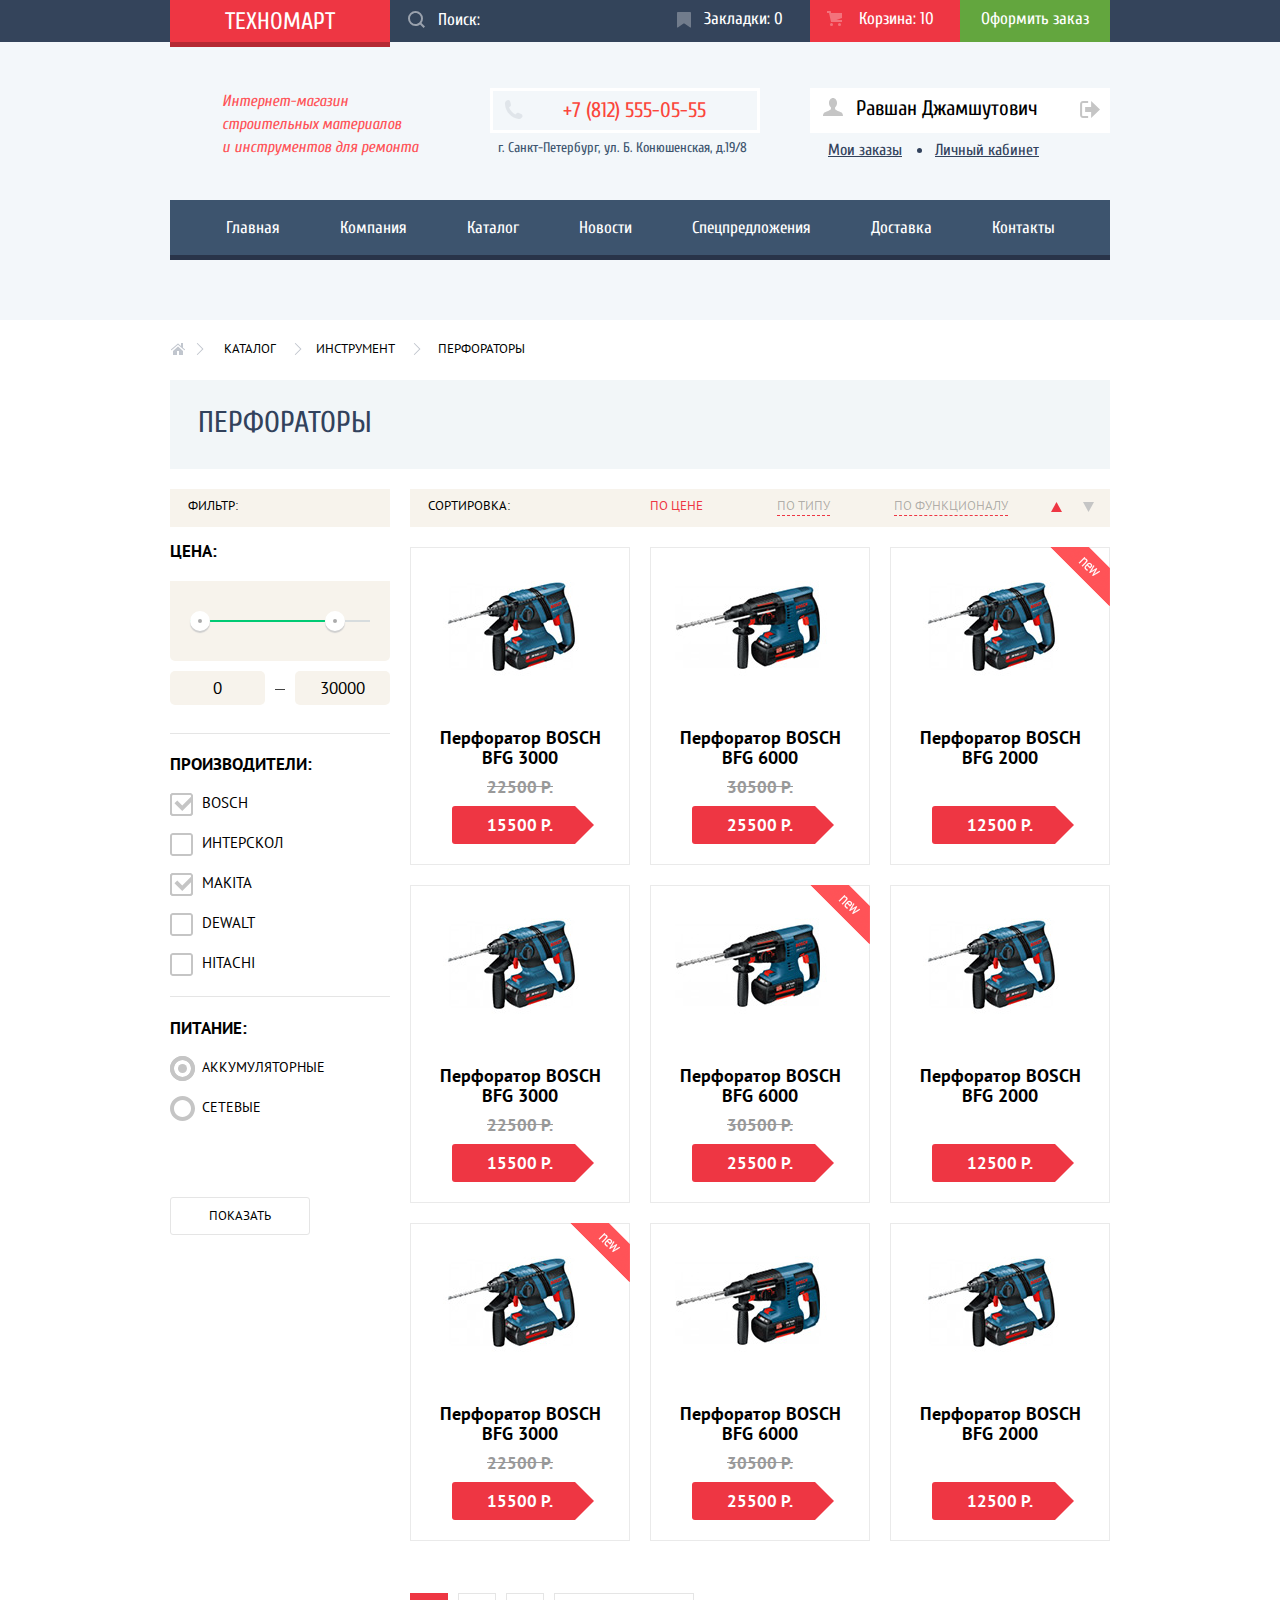
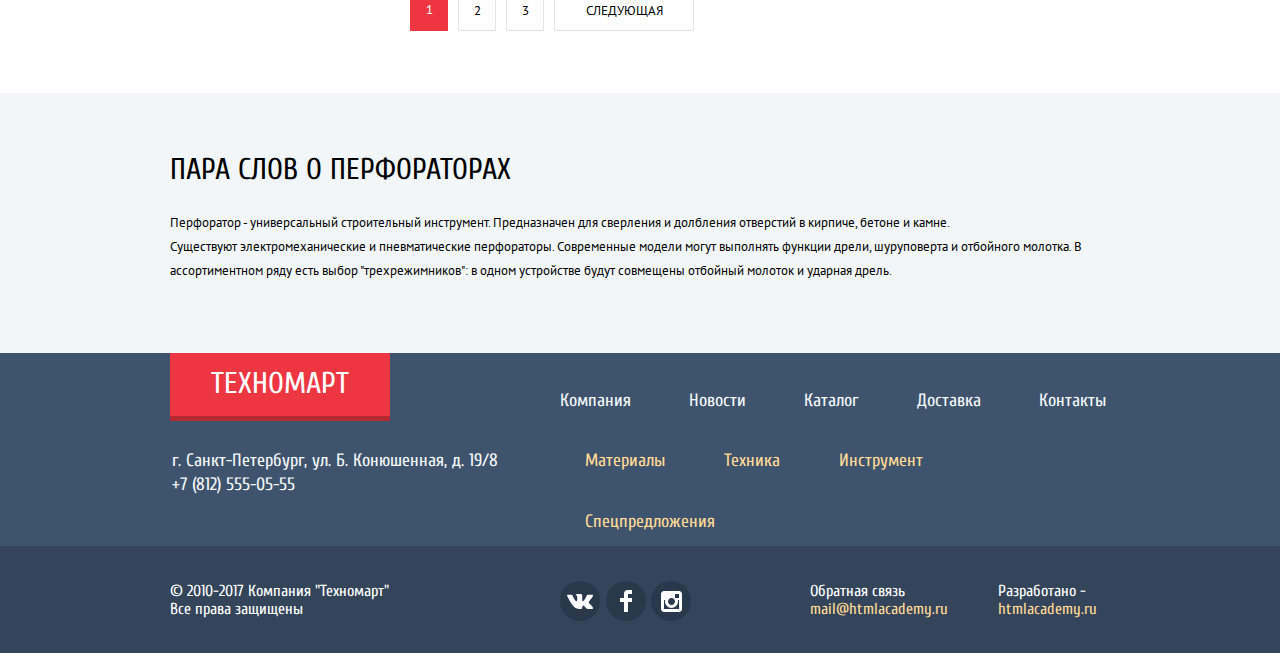
==== commit f484ed04: "Личный проект "Техномарт" исправления" ====
--- a/catalog.html
+++ b/catalog.html
@@ -3,7 +3,8 @@
 	<head>
 		<meta charset="utf-8">
 		<title>Каталог магазина "Техномарт"</title>
-		<link href="https://fonts.googleapis.com/css?family=Cuprum:400,400i,700|PT+Sans:400,700&amp;subset=cyrillic" rel="stylesheet">
+		<link href="https://fonts.googleapis.com/css?family=PT+Sans:400,700&amp;subset=cyrillic" rel="stylesheet">
+		<link href="https://fonts.googleapis.com/css?family=Cuprum:400,400i&amp;subset=cyrillic" rel="stylesheet">
 		<link href="css/normalize.css" rel="stylesheet">
 		<link href="css/style.css" rel="stylesheet">
 	</head>
@@ -36,8 +37,12 @@
 	  			<section class="user">
 	  			  <h2 class="visually-hidden">Личный профиль</h2>
 	  				<div class="user-name">
-	  					<div class="user-name-wrapper"><a class="user-name-item" href="#">Равшан Джамшутович</a></div>
-							<div class="user-logout-wrapper"><a class="visually-hidden" href="#">Выход</a></div>
+	  					<p class="user-name-wrapper">
+	  						<a class="user-name-item" href="#">Равшан Джамшутович</a>
+	  					</p>
+							<p class="user-logout-wrapper">
+								<a class="visually-hidden" href="#">Выход</a>
+							</p>
 	  				</div>
 	  				<a class="user-info" href="#">Мои заказы</a>
 	  				<a class="user-info user-info-personal" href="#">Личный кабинет</a>
@@ -65,11 +70,10 @@
 					<li><a href="#">Перфораторы</a></li>
 				</ul>
 				<h1 class="page-caption">Перфораторы</h1>
-				
 				<div class="filter-catalog-wrapper">
-					<form class="main-filter" method="post" action="https://echo.htmlacademy.ru">
+					<form class="main-filter" method="get" action="https://echo.htmlacademy.ru">
 						<p class="catalog-filters">Фильтр:</p>
-						<div class="fieldset-container">
+						<div class="fieldset-wrapper-one">
 							<fieldset>
 								<legend>Цена:</legend>
 								<div class="range-filter">
@@ -87,57 +91,46 @@
 								</div>
 							</fieldset>
 						</div>
-						<div class="fieldset-container">
+						<div class="fieldset-wrapper">
 							<fieldset>
-								<legend>Производители:</legend>
+								<legend  class="legend-option-manufactures">Производители:</legend>
 								<ul>
-
 									<li class="filter-option-manufacturer">
 										<input class="filter-input filter-input-checkbox" type="checkbox" name="bosch" id="input-bosch" checked>
 										<label for="input-bosch">Bosch</label>
 									</li>
-
 									<li class="filter-option-manufacturer">
 										<input class="filter-input filter-input-checkbox" type="checkbox" name="interscol" id="input-interscol">
 										<label for="input-interscol">Интерскол</label>
 									</li>
-
 									<li class="filter-option-manufacturer">
 										<input class="filter-input filter-input-checkbox" type="checkbox" name="makita" id="input-makita" checked>
 										<label for="input-makita">Makita</label>
 									</li>
-
 									<li class="filter-option-manufacturer">
 										<input class="filter-input filter-input-checkbox" type="checkbox" name="dewalt" id="input-dewalt">
 										<label for="input-dewalt">Dewalt</label>
 									</li>
-
 									<li class="filter-option-manufacturer">
 										<input class="filter-input filter-input-checkbox" type="checkbox" name="hitachi" id="input-hitachi">
 										<label for="input-hitachi">Hitachi</label>
 									</li>
-
 								</ul>
 							</fieldset>
 						</div>
-						<div class="fieldset-container">
-							<fieldset>
-								<legend>Питание:</legend>
-								<ul>
-
-									<li class="filter-option-power">
-										<input class="filter-input filter-input-radio" type="radio" name="charging-group" value="rechargeable" id="input-rechargeable" checked>
-										<label for="input-rechargeable">Аккумуляторные</label>
-									</li>
-
-									<li class="filter-option-power">
-										<input class="filter-input filter-input-radio" type="radio" name="charging-group" value="network" id="input-network">
-										<label for="input-network">Сетевые</label>
-									</li>
-
-								</ul>
-							</fieldset>
-						</div>
+						<fieldset>
+							<legend class="legend-option-power">Питание:</legend>
+							<ul>
+								<li class="filter-option-power">
+									<input class="filter-input filter-input-radio" type="radio" name="charging-group" value="rechargeable" id="input-rechargeable" checked>
+									<label for="input-rechargeable">Аккумуляторные</label>
+								</li>
+								<li class="filter-option-power">
+									<input class="filter-input filter-input-radio" type="radio" name="charging-group" value="network" id="input-network">
+									<label for="input-network">Сетевые</label>
+								</li>
+							</ul>
+						</fieldset>
 						<button class="filter-button button" type="submit">Показать</button>
 					</form>
 					<section class="catalog">
@@ -151,7 +144,6 @@
 							<span class="filter-sorting filter-sorting-2">В обратном порядке</span>
 						</p>
 						<ul class="catalog-list-perforators">
-
 							<li class="catalog-item">
 								<div class="action">
 									<button class="catalog-button-buy" type="button">Купить</button>
@@ -162,7 +154,6 @@
 								<p class="price-old">22500 Р.</p>
 								<p class="price-new">15500 Р.</p>
 							</li>
-
 							<li class="catalog-item">
 								<div class="action">
 									<button class="catalog-button-buy" type="button">Купить</button>
@@ -173,7 +164,6 @@
 								<p class="price-old">30500 Р.</p>
 								<p class="price-new">25500 Р.</p>
 							</li>
-
 							<li class="catalog-item">
 								<div class="flag flag-new">Новинка</div>
 								<div class="action">
@@ -184,7 +174,6 @@
 								<h3 class="good-label">Перфоратор <span>Bosch BFG 2000</span></h3>
 								<p class="price-new">12500 Р.</p>
 							</li>
-
 							<li class="catalog-item">
 								<div class="action">
 									<button class="catalog-button-buy" type="button">Купить</button>
@@ -195,7 +184,6 @@
 								<p class="price-old">22500 Р.</p>
 								<p class="price-new">15500 Р.</p>
 							</li>
-
 							<li class="catalog-item">
 								<div class="flag flag-new">Новинка</div>
 								<div class="action">
@@ -207,7 +195,6 @@
 								<p class="price-old">30500 Р.</p>
 								<p class="price-new">25500 Р.</p>
 							</li>
-
 							<li class="catalog-item">
 								<div class="action">
 									<button class="catalog-button-buy" type="button">Купить</button>
@@ -217,7 +204,6 @@
 								<h3 class="good-label">Перфоратор <span>Bosch BFG 2000</span></h3>
 								<p class="price-new">12500 Р.</p>
 							</li>
-
 							<li class="catalog-item">
 								<div class="flag flag-new">Новинка</div>
 								<div class="action">
@@ -229,7 +215,6 @@
 								<p class="price-old">22500 Р.</p>
 								<p class="price-new">15500 Р.</p>
 							</li>
-
 							<li class="catalog-item">
 								<div class="action">
 									<button class="catalog-button-buy" type="button">Купить</button>
@@ -240,7 +225,6 @@
 								<p class="price-old">30500 Р.</p>
 								<p class="price-new">25500 Р.</p>
 							</li>
-
 							<li class="catalog-item">
 								<div class="action">
 									<button class="catalog-button-buy" type="button">Купить</button>
@@ -250,7 +234,6 @@
 								<h3 class="good-label">Перфоратор <span>Bosch BFG 2000</span></h3>
 								<p class="price-new">12500 Р.</p>
 							</li>
-
 						</ul>
 						<ul class="pagination-list">
 							<li class="pagination-item pagination-item-current"><a href="#">1</a></li>
@@ -275,7 +258,7 @@
   			<ul class="footer-site-navigation">
   				<li><a href="#">Компания</a></li>
   				<li><a href="#">Новости</a></li>
-  				<li><a href="#">Каталог</a></li>
+  				<li><a href="catalog.html">Каталог</a></li>
   				<li><a href="#">Доставка</a></li>
   				<li><a href="#">Контакты</a></li>
   			</ul>
@@ -334,4 +317,4 @@
   		</div>
   	</section>
 	</body>
-</html>+</html>
--- a/css/style.css
+++ b/css/style.css
@@ -1,13 +1,12 @@
 body {
+	position: relative;
 	margin: 0;
 	padding: 0;
-
 	font-family: "Cuprum", "Arial", sans-serif;
 	font-size: 14px;
 	line-height: 24px;
 	font-weight: 400;
 	color: #000000;
-
 	background-color: #ffffff;
 	background-image: url("../img/pattern-main.jpg");
 	background-position: 0 0;
@@ -25,15 +24,12 @@
 
 .visually-hidden:not(:focus):not(:active) {
 	position: absolute;
-
 	width: 1px;
 	height: 1px;
 	margin: -1px;
 	padding: 0;
-	
 	border: 0;
 	white-space: nowrap;
-
 	clip-path: inset(100%);
 	clip: rect(0 0 0 0);
 	overflow: hidden;
@@ -47,7 +43,7 @@
 }
 
 .main-header {
-	height: 320px;
+	min-height: 320px;
 	background-color: #f3f7f9;
 	background-image: url("../img/pattern-bottom-header.jpg");
 	background-position: 0 0;
@@ -74,13 +70,11 @@
 	width: 220px;
 	height: 47px;
 	padding-top: 10px;
-
 	font-size: 24px;
 	line-height: 24px;
 	text-transform: uppercase;
 	text-align: center;
 	color: #ffffff;
-
 	background-color: #ee3643;
 	border-bottom: 5px solid #b52933;
 	box-sizing: border-box;
@@ -89,7 +83,6 @@
 .link-logo-footer {
 	height: 68px;
 	padding-top: 16px;
-
 	font-size: 30px;
 	line-height: 30px;
 }
@@ -108,7 +101,6 @@
 .search {
 	position: relative;
 	display: inline-block;
-
 	vertical-align: top;
 }
 
@@ -117,16 +109,14 @@
 	width: 230px;
 	padding: 5px 0 5px 40px;
 	margin: 0;
-
 	font-size: 17px;
 	line-height: 18px;
 	color: #000000;
-	
 	background-color: #33445a;
 	border: none;
 	background-image: url("../img/icon-search.svg");
 	background-repeat: no-repeat;
-	background-position: 5% 50%;
+	background-position: 7% 45%;
 	opacity: 0.5;
 }
 
@@ -134,7 +124,7 @@
 	background-color: #212a3a;
 	background-image: url("../img/icon-search.svg");
 	background-repeat: no-repeat;
-	background-position: 5% 50%;
+	background-position: 7% 45%;
 	opacity: 1;
 }
 
@@ -142,17 +132,15 @@
 	background-color: #ffffff;
 	background-image: url("../img/icon-search-active.svg");
 	background-repeat: no-repeat;
-	background-position: 5% 50%;
+	background-position: 7% 45%;
 	opacity: 1;
 }
 
 .search label {
 	position: absolute;
 	top: 11px;
-	left: 0;
-
+	left: 8px;
 	margin-left: 40px;
-
 	font-size: 17px;
 	line-height: 18px;
 	color: #ffffff;
@@ -168,16 +156,17 @@
 
 .header-top-item {
 	position: relative;
-
 	width: 150px;
 	height: 42px;
 	padding-top: 10px;
 	padding-left: 49px;
-
 	font-size: 17px;
 	line-height: 18px;
-
 	box-sizing: border-box;
+}
+
+.header-top-item.top-item-bookmark {
+	padding-left: 44px;
 }
 
 .header-top-item:hover,
@@ -187,20 +176,16 @@
 
 .header-top-item:active {
 	color: rgba(255, 255, 255, 0.6);
-
   background-color: #161d29;
 }
 
 .top-item-bookmark::before {
 	content: "";
-
 	position: absolute;
 	left: 17px;
 	top: 12px;
-
 	width: 14px;
 	height: 16px;
-
 	background-image: url("../img/icon-bookmark.svg");
 	background-repeat: no-repeat;
 	background-position: 0 0;
@@ -217,14 +202,11 @@
 
 .top-item-basket::before {
 	content: "";
-
 	position: absolute;
 	left: 17px;
 	top: 11px;
-
 	width: 15px;
 	height: 15px;
-
 	background-image: url("../img/icon-cart.svg");
 	background-repeat: no-repeat;
 	background-position: 0 0;
@@ -242,9 +224,7 @@
 .header-top-checkout {
 	padding-top: 10px;
 	padding-left: 0;
-
 	text-align: center;
-	
 	background-color: #63a63e;
 	box-sizing: border-box;
 }
@@ -256,7 +236,6 @@
 
 .header-top-checkout:active {
 	color: rgba(255, 255, 255, 0.51);
-
 	background-color: #518534;
 }
 
@@ -266,21 +245,19 @@
 
 .header-middle-wrapper {
 	display: flex;
-	height: 158px;
+	min-height: 158px;
 }
 
 .header-middle-description {
 	width: 300px;
-	height: 158px;
+	min-height: 158px;
 	margin: 0;
 	padding-left: 52px;
-	padding-top: 51px;
-
+	padding-top: 48px;
 	font-size: 16px;
 	line-height: 23px;
 	font-style: italic;
 	color: #ff5357;
-
 	box-sizing: border-box;
 }
 
@@ -291,33 +268,27 @@
 
 .contacts-phone {
 	position: relative;
-
 	width: 270px;
 	height: 45px;
 	margin: 0;
 	margin-left: 20px;
 	margin-top: 46px;
-	padding-left: 75px;
+	padding-left: 70px;
 	padding-top: 10px;
-
 	font-size: 21px;
 	line-height: 18px;
 	color: #fb463c;
-
 	border: 3px solid #ffffff;
 	box-sizing: border-box;
 }
 
 .contacts-phone::before {
 	content: "";
-
-	position: absolute;
-	left: 14px;
+	position: absolute;
+	left: 11px;
 	top: 9px;
-
 	width: 19px;
 	height: 19px;
-
 	background-image: url("../img/icon-phone.svg");
 	background-repeat: no-repeat;
 	background-position: 0 0;
@@ -326,9 +297,8 @@
 
 .contacts-address {
 	margin: 0;
-	margin-left: 30px;
-	margin-top: 7px;
-
+	margin-left: 28px;
+	margin-top: 3px;
 	color: #3d546e;
 }
 
@@ -338,36 +308,29 @@
 	margin: 0;
 	padding: 0;
 	margin-left: 20px;
-
 	list-style: none;
 }
 
 .user-navigation-button a {
 	position: relative;
-
 	display: block;
 	height: 45px;
 	padding-top: 11px;
 	margin-top: 46px;
-
 	font-size: 21px;
 	line-height: 18px;
 	color: #000000;
-
 	background-color: #ffffff;
 	box-sizing: border-box;
 }
 
 .navigation-button-login::before {
 	content: "";
-
 	position: absolute;
 	top: 12px;
 	left: 14px;
-
 	width: 20px;
 	height: 17px;
-
 	background-image: url("../img/icon-login.svg");
 	background-repeat: no-repeat;
 	background-position: 0 0;
@@ -415,24 +378,25 @@
 	padding-left: 46px;
 	padding-top: 11px;
 	height: 45px;
-	
 	background-color: #ffffff;
 	box-sizing: border-box;
 }
 
+.user-name p {
+	margin: 0;
+}
+
 .user-name-wrapper {
 	width: 194px;
 }
 
 .user-logout-wrapper {
 	position: relative;
-
 	width: 8px;
 }
 
 .user-name-item {
 	position: relative;
-
 	font-size: 21px;
 	line-height: 18px;
 	color: #000000;
@@ -440,14 +404,11 @@
 
 .user-name-item::before {
 	content: "";
-
 	position: absolute;
 	top: 2px;
 	left: -33px;
-
 	width: 20px;
 	height: 18px;
-
 	background-image: url("../img/icon-user.svg");
 	background-repeat: no-repeat;
 	background-position: 0 0;
@@ -467,14 +428,11 @@
 
 .user-logout-wrapper::before {
 	content: "";
-
 	position: absolute;
 	top: 2px;
 	right: 10px;
-
 	width: 21px;
 	height: 17px;
-
 	background-image: url("../img/icon-logout.svg");
 	background-repeat: no-repeat;
 	background-position: 0 0;
@@ -505,7 +463,7 @@
 	display: inline-block;
 	margin-left: 18px;
 	margin-top: 8px;
-
+	vertical-align: top;
 	font-size: 16px;
 	line-height: 18px;
 	color: #32425c;
@@ -514,20 +472,16 @@
 
 .user-info-personal {
 	position: relative;
-
-	margin-left: 31px;
+	margin-left: 29px;
 }
 
 .user-info-personal::before {
 	content: "";
-
 	position: absolute;
 	top: 7px;
-	left: -20px;
-
+	left: -18px;
 	width: 5px;
 	height: 5px;
-
 	border-radius: 50%;
 	background-color: #32425c;
 }
@@ -553,9 +507,7 @@
 	width: 940px;
 	margin: 0;
 	padding: 0;
-
 	list-style: none;
-
 	background-color: #3d546e;
 	box-shadow: 0 5px 0px rgb(41, 52, 73);
 }
@@ -563,11 +515,9 @@
 .site-navigation a {
 	display: block;
 	padding: 19px 30px;
-
 	font-size: 17px;
 	line-height: 17px;
 	color: #ffffff;
-
 	background-color: #3d546e;
 	box-shadow: 0 5px 0px rgb(41, 52, 73);
 }
@@ -579,7 +529,6 @@
 
 .site-navigation a:active {
 	color: rgba(255, 255, 255, 0.5);
-
 	background-color: #1d2739;
 	box-shadow: 0 5px 0px #1d2739;
 }
@@ -608,7 +557,6 @@
 
 .preview-block-item {
 	position: relative;
-
 	width: 300px;
 	height: 123px;
 }
@@ -616,7 +564,7 @@
 .preview-block-item p {
 	margin: 0;
 	padding: 0;
-	margin-top: 22px;
+	margin-top: 20px;
 	margin-left: 22px;
 }
 
@@ -626,14 +574,11 @@
 
 .preview-block-item-1::after {
 	content: "";
-
 	position: absolute;
 	right: 42px;
 	bottom: 25px;
-
 	width: 44px;
 	height: 65px;
-
 	background-image: url("../img/icon-1.svg");
 	background-repeat: no-repeat;
 	background-position: 0 0;
@@ -641,35 +586,28 @@
 
 .preview-block-item-1::before {
 	content: "";
-
 	position: absolute;
 	left: 240px;
 	bottom: ;
-
 	width: 60px;
 	height: 59px;
-
-	background-image: url("../img/new.svg");
+	background-image: url("../img/new-flag.png");
 	background-repeat: no-repeat;
 	background-position: 0 0;
 }
 
 .preview-block-item-2 {
 	margin-left: 20px;
-
 	background-color: #3bbce3;
 }
 
 .preview-block-item-2::after {
 	content: "";
-
 	position: absolute;
 	right: 26px;
 	bottom: 26px;
-
 	width: 75px;
 	height: 61px;
-
 	background-image: url("../img/icon-2.svg");
 	background-repeat: no-repeat;
 	background-position: 0 0;
@@ -677,20 +615,16 @@
 
 .preview-block-item-3 {
 	margin-bottom: 20px;
-
 	background-color: #dc91d8;
 }
 
 .preview-block-item-3::after {
 	content: "";
-
 	position: absolute;
 	right: 29px;
 	bottom: 28px;
-
 	width: 78px;
 	height: 62px;
-
 	background-image: url("../img/icon-3.svg");
 	background-repeat: no-repeat;
 	background-position: 0 0;
@@ -698,20 +632,16 @@
 
 .preview-block-item-4 {
 	margin-bottom: 20px;
-
 	background-color: #8ed78f;
 }
 
 .preview-block-item-4::after {
 	content: "";
-
 	position: absolute;
 	right: 44px;
 	bottom: 20px;
-
 	width: 59px;
 	height: 72px;
-
 	background-image: url("../img/icon-4.svg");
 	background-repeat: no-repeat;
 	background-position: 0 0;
@@ -723,14 +653,11 @@
 
 .preview-block-item-5::after {
 	content: "";
-
 	position: absolute;
 	right: 30px;
 	bottom: 27px;
-
 	width: 78px;
 	height: 63px;
-
 	background-image: url("../img/icon-5.svg");
 	background-repeat: no-repeat;
 	background-position: 0 0;
@@ -747,17 +674,15 @@
 	display: inline-block;
 	width: 135px;
 	height: 38px;
-	margin-top: 14px;
-	margin-left: 25px;
+	margin-top: 11px;
+	margin-left: 23px;
 	padding-top: 10px;
-
 	font-size: 14px;
 	line-height: 18px;
 	color: #ffffff;
 	text-align: center;
 	text-transform: uppercase;
 	vertical-align: top;
-
 	border-radius: 3px;
 	background-color: rgba(0, 0, 0, 0.1);
 	box-sizing: border-box;
@@ -774,7 +699,6 @@
 
 .preview-slider {
 	position: relative;
-
 	width: 620px;
 	height: 266px;
 	margin-top: 20px;
@@ -783,7 +707,6 @@
 .preview-slider input[type=radio] {
 	position: absolute;
 	z-index: 100;
-
 	opacity: 0;
 }
 
@@ -792,11 +715,9 @@
 	bottom: 36px;
 	left: 50%;
 	z-index: 1000;
-
 	width: 80px;
 	height: 10px;
 	margin-left: -40px;
-
 	text-align: center;
 }
 
@@ -805,27 +726,21 @@
 	width: 6px;
 	height: 6px;
 	margin: 0 5px;
-
 	vertical-align: top;
-
 	background-color: #ffffff;
 	border: 2px solid #ffffff;
 	border-radius: 50%;
-
 	cursor: pointer;
 }
 
 .preview-slider-controls label[for="btn-1"]::before {
 	content: "";
-	
-	position: absolute;
-	top: -105px;
-	left: -250px;
+	position: absolute;
+	top: -106px;
+	left: -246px;
 	z-index: 350;
-
 	width: 22px;
 	height: 40px;
-
 	background-image: url("../img/icon-left.svg");
 	background-repeat: no-repeat;
 	background-position: 0 0;
@@ -833,15 +748,12 @@
 
 .preview-slider-controls label[for="btn-2"]::after {
 	content: "";
-	
 	position: absolute;
 	top: -105px;
 	right: -250px;
 	z-index: 350;
-
 	width: 22px;
 	height: 40px;
-
 	background-image: url("../img/icon-right.svg");
 	background-repeat: no-repeat;
 	background-position: 0 0;
@@ -856,18 +768,15 @@
 	position: absolute;
 	top: 0;
 	left: 0;
-
 	width: 100%;
 	height: 100%;
 }
 
 .preview-slider-label {
 	position: absolute;
-	top: 22px;
+	top: 24px;
 	left: 24px;
-
-	margin: 0;
-
+	margin: 0;
 	font-size: 36px;
 	line-height: 30px;
 	font-weight: bold;
@@ -877,11 +786,9 @@
 
 .preview-slide p {
 	position: absolute;
-	top: 62px;
+	top: 58px;
 	left: 24px;
-
-	margin: 0;
-
+	margin: 0;
 	font-family: "PT Sans", "Arial", sans-serif;
 	font-size: 18px;
 	font-weight: 400;
@@ -905,13 +812,12 @@
 	display: inline-block;
 	height: 38px;
 	padding-top: 12px;
-
 	font-size: 14px;
 	line-height: 18px;
 	color: #ffffff;
 	text-transform: uppercase;
 	text-align: center;
-	
+	vertical-align: top;
 	border: none;
 	border-radius: 3px;
 	background-color: #ff5357;
@@ -931,7 +837,6 @@
 	position: absolute;
 	bottom: 22px;
 	left: 24px;
-
 	width: 195px;
 }
 
@@ -943,7 +848,6 @@
 	display: flex;
 	min-height: 88px;
 	margin-bottom: 20px;
-
 	background-color: #f9f5f0;
 }
 
@@ -951,7 +855,6 @@
 	margin: 0;
 	padding-top: 27px;
 	padding-left: 25px;
-
 	font-size: 30px;
 	line-height: 30px;
 	font-weight: 400;
@@ -980,20 +883,16 @@
 	flex-wrap: wrap;
 	margin: 0;
 	padding: 0;
-
 	list-style: none;
 }
 
 .catalog-item {
 	position: relative;
-
 	display: inline-block;
 	width: 220px;
 	margin-right: 20px;
-
 	vertical-align: top;
 	line-height: 20px;
-
 	border: 1px solid #eaeaea;
 	box-sizing: border-box;
 }
@@ -1003,11 +902,9 @@
 	top: -1px;
 	right: -1px;
 	z-index: 20;
-
 	width: 60px;
 	height: 60px;
-
-	text-indent: -1000px;
+	text-indent: -9999px;
 	overflow: hidden;
 }
 
@@ -1020,12 +917,10 @@
 	top: 0;
 	left: 0;
 	z-index: 10;
-
 	display: none;
 	width: 218px;
 	height: 85px;
 	padding: 48px 0;
-
 	background-color: rgba(255, 255, 255, 0.9);
 }
 
@@ -1059,7 +954,6 @@
 	padding: 0 25px;
 	margin-top: 10px;
 	margin-bottom: 15px;
-
 	font-family: "PT Sans", "Arial", sans-serif;
 	font-size: 18px;
 	line-height: 20px;
@@ -1074,73 +968,68 @@
 
 .price-old {
 	min-height: 20px;
-	margin-top: 15px;
-	margin-bottom: 10px;
-
+	margin-top: -5px;
+	margin-bottom: 8px;
 	font-family: "PT Sans", "Arial", sans-serif;
 	font-size: 17px;
 	line-height: 18px;
 	font-weight: bold;
-	color: #a9a9a9;
+	color: #999999;
 	text-align: center;
 	text-decoration: line-through;
 }
 
+.price-old.price-old-popular {
+	color: #a9a9a9;
+}
+
 .price-new {
 	position: relative;
-
 	width: 80px;
-	margin: 10px auto;
-	margin-bottom: 20px;
-	padding: 10px 30px;
-
+	margin: 0 0 20px 41px;
+	padding: 10px 0;
+	padding-left: 35px;
+	padding-right: 25px;
 	font-family: "PT Sans", "Arial", sans-serif;
 	font-size: 17px;
 	line-height: 18px;
 	font-weight: bold;
 	color: #ffffff;
-
 	border-radius: 3px;
 	background-color: #ee3643;
 }
 
 .catalog-list li:last-child .price-new {
-	margin-top: 45px;
+	margin-top: 38px;
 }
 
 .catalog-list-perforators li:nth-child(3n) .price-new {
-	margin-top: 45px;
+	margin-top: 38px;
 }
 
 .price-new::after {
 	content: "";
-
 	position: absolute;
 	top: 0px;
 	right: -21px;
-
 	width: 0;
 	height: 0;
-
 	border: 19px solid white;
 	border-left-color: #ee3643;
 }
 
 .catalog-button-buy {
 	position: relative;
-
 	display: block;
 	width: 129px;
 	height: 37px;
 	margin: 0 auto;
 	margin-bottom: 7px;
 	padding: 7px 0;
-
 	font-family: "Cuprum", "Arial", sans-serif;
 	font-size: 14px;
 	color: #ffffff;
 	text-transform: uppercase;
-
 	border: none;
 	box-shadow: inset 0 -3px 0 #367315;
 	background-color: #63a63e;
@@ -1158,14 +1047,11 @@
 
 .catalog-button-buy::before {
 	content: "";
-
 	position: absolute;
 	top: 10px;
 	left: 10px;
-
 	width: 15px;
 	height: 15px;
-	
 	background-image: url("../img/icon-cart.svg");
 	background-repeat: no-repeat;
 	background-position: 0 0;
@@ -1185,12 +1071,10 @@
 	margin: 0 auto;
 	margin-bottom: 7px;
 	padding: 7px 0;
-
 	font-family: "Cuprum", "Arial", sans-serif;
 	font-size: 14px;
 	color: #32425c;
 	text-transform: uppercase;
-
 	border: 3px solid #63a63e;
 	box-sizing: border-box;
 	background-color: #ffffff;
@@ -1211,7 +1095,6 @@
 	flex-wrap: wrap;
 	margin: 0;
 	padding: 0;
-
 	list-style: none;
 }
 
@@ -1222,9 +1105,7 @@
 	height: 145px;
 	margin-right: 20px;
 	margin-bottom: 20px;
-
 	align-items: center;
-
 	border: 1px solid #eaeaea;
 	box-sizing: border-box;
 }
@@ -1247,13 +1128,13 @@
 }
 
 .services {
+	padding-top: 65px;
+	margin-top: 68px;
 	background-color: #f4f8f9;
-	padding-top: 62px;
 }
 
 .services h2 {
 	margin: 0;
-
 	font-size: 30px;
 	line-height: 24px;
 	color: #000000;
@@ -1263,14 +1144,17 @@
 
 .paragraph-description {
 	margin: 0;
-	margin-top: 30px;
-
+	margin-top: 29px;
 	font-family: "PT Sans", "Arial", sans-serif;
 	font-size: 13px;
 	line-height: 24px;
 	color: #000000;
 }
 
+.paragraph-description.paragraph-description-two {
+	margin-top: 25px;
+}
+
 .services-wrapper {
 	display: flex;
 	margin-top: 69px;
@@ -1278,28 +1162,23 @@
 
 .services-menu {
 	position: relative;
-
 	display: flex;
 	flex-direction: column;
 	justify-content: flex-start;
 	width: 240px;
 	margin: 0;
 	padding: 0;
-
 	list-style: none;
 }
 
 .services-menu::after {
 	content: "";
-
 	position: absolute;
 	right: 0px;
 	top: -50px;
-
 	width: 10px;
 	height: 279px;
-
-	background-image: url("../img/liner.svg");
+	background-image: url("../img/liner.png");
 	background-repeat: no-repeat;
 	background-position: 0 0;
 	opacity: 0.25;
@@ -1311,12 +1190,10 @@
 	width: 239px;
 	padding-left: 22px;
 	padding-top: 16px;
-
 	font-size: 21px;
 	line-height: 30px;
 	font-weight: bold;
 	color: #ffffff;
-	
 	background-color: #3d546e;
 	box-shadow: inset 0 -1px 0 #33445a;
 	box-shadow: 0 -1px 0 #293449;
@@ -1332,7 +1209,6 @@
 
 .services-menu-item a:active {
 	color: #32425c;
-
 	background-color: #ffffff;
 	box-shadow: inset 0 1px 0 #ffffff;
 	box-shadow: 0 1px 0 #ffffff;
@@ -1340,15 +1216,15 @@
 
 .services-slider {
 	position: relative;
-
 	width: 640px;
-	height: 285px;
+	min-height: 285px;
 	margin-left: 60px;
 }
 
 .services-slider-label {
 	margin: 0;
-
+	margin-top: 5px;
+	margin-left: 20px;
 	font-size: 36px;
 	line-height: 24px;
 	font-weight: 400;
@@ -1360,7 +1236,10 @@
 .services-slider-description {
 	margin: 0;
 	margin-top: 28px;
-	z-index: 10;
+	margin-left: 20px;
+	width: 410px;
+	height: 150px;
+	overflow: hidden;
 }
 
 .services-slide-button {
@@ -1368,13 +1247,11 @@
 	height: 38px;
 	padding: 11px 0;
 	margin-top: 31px;
-
 	font-family: "Cuprum", "Arial", sans-serif;
 	font-size: 14px;
 	line-height: 18px;
 	font-weight: 400;
 	color: #ffffff;
-
 	border: none;
 	z-index: 10;
 }
@@ -1383,7 +1260,6 @@
 	position: absolute;
 	top: 0;
 	left: 0;
-
 	width: 100%;
 	height: 100%;
 }
@@ -1394,7 +1270,6 @@
 
 .services-menu-item .item-action {
 	color: #32425c;
-
 	background-color: #ffffff;
 	box-shadow: inset 0 1px 0 #ffffff;
 	box-shadow: 0 1px 0 #ffffff;
@@ -1403,7 +1278,6 @@
 .services-menu-item .item-action:hover,
 .services-menu-item .item-action:focus {
 	color: #32425c;
-
 	background-color: #ffffff;
 	box-shadow: inset 0 1px 0 #ffffff;
 	box-shadow: 0 1px 0 #ffffff;
@@ -1411,7 +1285,6 @@
 
 .services-slide:nth-child(1) {
 	display: block;
-
 	background-image: url("../img/services-slider1.jpg");
 	background-repeat: no-repeat;
 	background-position: right bottom;
@@ -1438,8 +1311,7 @@
 }
 
 .description-contacts-wrapper h2 {
-	margin: 0;
-	margin-bottom: 29px;
+	margin: 6px 0 29px 0;
 }
 
 .description {
@@ -1461,19 +1333,17 @@
 	display: inline-block;
 	margin: 0;
 	width: 189px;
-
 	vertical-align: top;
 }
 
 .main-contact-map {
 	display: block;
-	margin-top: 36px;
+	margin-top: 32px;
 }
 
 .main-contacts .button {
 	width: 300px;
-	margin-top: 40px;
-
+	margin-top: 33px;
 	box-sizing: border-box;
 }
 
@@ -1489,17 +1359,14 @@
 .description-list {
 	margin: 0;
 	padding: 0;
-	margin-top: 24px;
-
+	margin-top: 20px;
 	list-style: none;
 }
 
 .description-item {
 	position: relative;
-
 	padding-left: 36px;
 	margin-bottom: 21px;
-
 	font-size: 18px;
 	line-height: 20px;
 	color: #000000;
@@ -1507,32 +1374,26 @@
 
 .description-item::before {
 	content: "";
-
 	position: absolute;
 	left: 0px;
 	top: 9px;
-
 	width: 25px;
 	height: 2px;
-
 	background-color: #ff716f;
 }
 
 .breadcrumbs {
+	position: relative;
 	display: flex;
 	margin: 0;
 	padding: 0;
-
 	list-style: none;
 }
 
 .breadcrumbs a {
 	position: relative;
-
 	display: inline-block;
-	margin-top: 22px;
-	margin-right: 39px;
-
+	margin-top: 20px;
 	vertical-align: top;
 	font-family: "PT Sans", "Arial", sans-serif;
 	font-size: 13px;
@@ -1541,16 +1402,37 @@
 	text-transform: uppercase;
 }
 
-.breadcrumbs li:not(:last-child) a::after {
-	content: "";
-
-	position: absolute;
-	right: -20px;
-	top: 4px;
-
+.breadcrumbs li:nth-child(2) {
+	margin-left: 31px;
+}
+
+.breadcrumbs li:nth-child(3) {
+	margin-left: 40px;
+}
+
+.breadcrumbs li:nth-child(4) {
+	margin-left: 43px;
+}
+
+.breadcrumbs li:not(:last-child):not(:first-child) a::after {
+	content: "";
+	position: absolute;
+	right: -26px;
+	top: 3px;
 	width: 8px;
 	height: 12px;
-
+	background-image: url("../img/icon-right-small.svg");
+	background-repeat: no-repeat;
+	background-position: 0 0;
+}
+
+.breadcrumbs::before {
+	content: "";
+	position: absolute;
+	left: 26px;
+	top: 23px;
+	width: 8px;
+	height: 12px;
 	background-image: url("../img/icon-right-small.svg");
 	background-repeat: no-repeat;
 	background-position: 0 0;
@@ -1559,20 +1441,16 @@
 .breadcrumbs-item {
 	width: 23px;
 	height: 15px;
-
-	text-indent: -1000px;
+	text-indent: -9999px;
 }
 
 .breadcrumbs-item::before {
 	content: "";
-
 	position: absolute;
 	left: 0px;
-	top: 4px;
-
+	top: 3px;
 	width: 15px;
 	height: 12px;
-
 	background-image: url("../img/icon-home.svg");
 	background-repeat: no-repeat;
 	background-position: 0 0;
@@ -1580,17 +1458,15 @@
 
 .page-caption {
 	height: 89px;
-	margin-top: 23px;
-	margin-bottom: 21px;
+	margin-top: 22px;
+	margin-bottom: 20px;
 	padding-top: 28px;
 	padding-left: 28px;
-
 	font-size: 30px;
 	line-height: 30px;
 	color: #32425c;
 	font-weight: 400;
 	text-transform: uppercase;
-
 	background-color: #f2f6f8;
 	box-sizing: border-box;
 }
@@ -1601,48 +1477,39 @@
 
 .main-filter {
 	position: relative;
-
 	width: 220px;
 }
 
 .main-filter::before {
 	content: "";
-
-	position: absolute;
-	top: 260px;
+	position: absolute;
+	top: 244px;
 	left: 0;
-
 	width: 220px;
 	height: 1px;
-	
 	background-color: #e5e5e5;
 }
 
 .main-filter::after {
 	content: "";
-
-	position: absolute;
-	top: 520px;
+	position: absolute;
+	top: 507px;
 	left: 0;
-
 	width: 220px;
 	height: 1px;
-	
 	background-color: #e5e5e5;
 }
 
 .range-filter {
 	position: relative;
-
 	width: 220px;
-	margin-top: 20px;
+	margin-top: 15px;
 }
 
 .range-controls {
 	height: 80px;
 	margin-bottom: 10px;
 	padding: 0 20px;
-
 	background-color: #f7f3ec;
 	border-bottom-right-radius: 5px;
 	border-bottom-left-radius: 5px;
@@ -1652,14 +1519,12 @@
 .range-controls .scale {
 	margin-top: 39px;
 	height: 2px;
-
 	background-color: #d7dcde;
 }
 
 .range-controls .bar {
 	height: 2px;
 	width: 83%;
-
 	background-color: #00ca74;
 }
 
@@ -1667,10 +1532,8 @@
 	position: absolute;
 	top: 30px;
 	left: 20px;
-
 	width: 4px;
 	height: 4px;
-
 	border: 8px solid white;
 	background-color: #ababab;
 	cursor: pointer;
@@ -1684,22 +1547,20 @@
 
 .price-controls {
 	position: relative;
-
 	width: 220px;
 	height: 50px;
+	margin-bottom: 28px;
 }
 
 .price-controls input {
 	width: 75px;
 	padding: 8px 10px;
-	
 	font-size: 17px;
 	font-family: "PT Sans", "Arial", sans-serif;
 	line-height: 18px;
 	font-weight: 400;
 	text-align: center;
 	color: #000000;
-
 	border-radius: 5px;
 	border: none;
 	background-color: #f7f3ec;
@@ -1717,36 +1578,38 @@
 
 .price-controls .min-price::after {
 	content: "";
-
 	position: absolute;
 	top: 18px;
 	right: -20px;
-
 	width: 10px;
 	height: 1px;
-
 	background-color: #444444;
 }
 
 .main-filter ul {
 	margin: 0;
 	padding: 0;
-
 	list-style: none;
 }
 
-.fieldset-container {
-	margin-bottom: 28px;
+.legend-option-manufactures {
+	margin-bottom: 4px;
+}
+
+.fieldset-wrapper {
+	margin-bottom: 30px;
+}
+
+.legend-option-power {
+	margin-bottom: 4px;
 }
 
 .filter-option-manufacturer input[type="checkbox"],
 .filter-option-power input[type="radio"] {
 	position: relative;
-
 	width: 28px;
 	height: 25px;
 	margin-bottom: 15px;
-
 	opacity: 0;
 }
 
@@ -1757,14 +1620,11 @@
 
 .filter-option-manufacturer input[type="checkbox"]+label::before {
 	content: "";
-
 	position: absolute;
 	top: 0px;
 	left: -32px;
-
 	width: 23px;
 	height: 23px;
-	
 	background-image: url("../img/checkbox-off.svg");
 	background-repeat: no-repeat;
 	background-position: 0 0;
@@ -1772,14 +1632,11 @@
 
 .filter-option-manufacturer input[type="checkbox"]:checked+label::after {
 	content: "";
-
 	position: absolute;
 	top: 0px;
 	left: -32px;
-
 	width: 23px;
 	height: 23px;
-	
 	background-image: url("../img/checkbox-on.svg");
 	background-repeat: no-repeat;
 	background-position: 0 0;
@@ -1787,14 +1644,11 @@
 
 .filter-option-manufacturer input[type="checkbox"]+label:hover::before {
 	content: "";
-
 	position: absolute;
 	top: 0px;
 	left: -32px;
-
 	width: 23px;
 	height: 23px;
-	
 	background-image: url("../img/checkbox-off-hover.svg");
 	background-repeat: no-repeat;
 	background-position: 0 0;
@@ -1802,14 +1656,11 @@
 
 .filter-option-manufacturer input[type="checkbox"]:checked+label:hover::after {
 	content: "";
-
 	position: absolute;
 	top: 0px;
 	left: -32px;
-
 	width: 23px;
 	height: 23px;
-	
 	background-image: url("../img/checkbox-on-hover.svg");
 	background-repeat: no-repeat;
 	background-position: 0 0;
@@ -1817,14 +1668,11 @@
 
 .filter-option-power input[type="radio"]+label::before {
 	content: "";
-
 	position: absolute;
 	top: -2px;
 	left: -32px;
-
 	width: 25px;
 	height: 25px;
-	
 	background-image: url("../img/radio-off.svg");
 	background-repeat: no-repeat;
 	background-position: 0 0;
@@ -1832,14 +1680,11 @@
 
 .filter-option-power input[type="radio"]:checked+label::after {
 	content: "";
-
 	position: absolute;
 	top: -2px;
 	left: -32px;
-
 	width: 25px;
 	height: 25px;
-	
 	background-image: url("../img/radio-on.svg");
 	background-repeat: no-repeat;
 	background-position: 0 0;
@@ -1847,14 +1692,11 @@
 
 .filter-option-power input[type="radio"]+label:hover::before {
 	content: "";
-
 	position: absolute;
 	top: -2px;
 	left: -32px;
-
 	width: 25px;
 	height: 25px;
-
 	background-image: url("../img/radio-off-hover.svg");
 	background-repeat: no-repeat;
 	background-position: 0 0;
@@ -1862,14 +1704,11 @@
 
 .filter-option-power input[type="radio"]:checked+label:hover::after {
 	content: "";
-
 	position: absolute;
 	top: -2px;
 	left: -32px;
-
 	width: 25px;
 	height: 25px;
-	
 	background-image: url("../img/radio-on-hover.svg");
 	background-repeat: no-repeat;
 	background-position: 0 0;
@@ -1880,14 +1719,12 @@
 	height: 38px;
 	padding: 9px 0;
 	margin: 0;
-	margin-top: 45px;
-
+	margin-top: 70px;
 	font-family: "PT Sans", "Arial", sans-serif;
 	font-size: 13px;
 	line-height: 18px;
 	font-weight: 400;
 	color: #000000;
-
 	border: 1px solid #e5e5e5;
 	background-color: #ffffff;
 }
@@ -1909,54 +1746,43 @@
 	margin: 0;
 	margin-bottom: 20px;
 	padding-left: 18px;
-	padding-top: 11px;
-
+	padding-top: 8px;
 	font-family: "PT Sans", "Arial", sans-serif;
 	font-size: 13px;
 	line-height: 18px;
 	color: #000000;
 	text-transform: uppercase;
-	
 	background-color: #f7f3ec;
 	box-sizing: border-box;
 }
 
 .filter-sorting-1 {
 	position: relative;
-
 	display: inline-block;
 	width: 60px;
 	height: 25px;
-
 	vertical-align: top;
 	text-indent: -9999px;
-
 	overflow: hidden;
 }
 
 .filter-sorting-2 {
 	position: relative;
-
 	display: inline-block;
 	width: 20px;
 	height: 25px;
-
 	vertical-align: top;
 	text-indent: -9999px;
-
 	overflow: hidden;
 }
 
 .filter-sorting-1::before {
 	content: "";
-
 	position: absolute;
 	left: 40px;
 	top: 5px;
-
 	width: 11px;
 	height: 10px;
-
 	background-image: url("../img/icon-up-dir-active.svg");
 	background-repeat: no-repeat;
 	background-position: 0 0;
@@ -1973,14 +1799,11 @@
 
 .filter-sorting-2::after {
 	content: "";
-
 	position: absolute;
 	right: 0px;
 	top: 5px;
-
 	width: 11px;
 	height: 10px;
-
 	background-image: url("../img/icon-down-dir-repose.svg");
 	background-repeat: no-repeat;
 	background-position: 0 0;
@@ -1995,10 +1818,13 @@
 	background-image: url("../img/icon-down-dir-active.svg");
 }
 
+.fieldset-wrapper-one {
+	margin-top: -11px;
+}
+
 .main-filter fieldset {
 	margin: 0;
 	padding: 0;
-
 	border: none;
 }
 
@@ -2031,31 +1857,25 @@
 
 .sorting {
 	display: inline-block;
-
 	vertical-align: top;
 	color: rgba(0, 0, 0, 0.3);
-
 	border-bottom: 1px dashed #ee3643;
 }
 
 .sorting:hover:not(.sorting-price),
 .sorting:focus:not(.sorting-price) {
 	color: #000000;
-
 	border-bottom: 1px solid #ee3643;
 }
 
 .sorting:active:not(.sorting-price) {
 	color: #ee3643;
-
 	border: none;
 }
 
 .sorting-price {
 	margin-left: 137px;
-	
 	color: #ee3643;
-
 	border: none;
 }
 
@@ -2072,7 +1892,6 @@
 	margin: 0;
 	margin-top: 32px;
 	padding: 0;
-
 	list-style: none;
 }
 
@@ -2080,9 +1899,8 @@
 	display: inline-block;
 	min-height: 38px;
 	width: 38px;
-	padding-top: 10px;
-	margin-right: 12px;
-
+	padding-top: 8px;
+	margin-right: 10px;
 	vertical-align: top;
 	text-align: center;
 	font-family: "PT Sans", "Arial", sans-serif;
@@ -2090,7 +1908,6 @@
 	line-height: 18px;
 	color: #000000;
 	text-transform: uppercase;
-
 	border: 1px solid #e5e5e5;
 	background-color: #ffffff;
 	box-sizing: border-box;
@@ -2111,7 +1928,6 @@
 
 .pagination-item-current a {
 	color: #ffffff;
-
 	background-color: #ee3643;
 	border: none;
 }
@@ -2126,17 +1942,19 @@
 }
 
 .goods-description {
-	height: 198px;
-	margin-top: 60px;
-	padding-top: 63px;
-
+	/*height: 260px;*/
+	margin: 0;
+	padding: 0;
+	margin-top: 62px;
+	padding-top: 65px;
+	padding-bottom: 57px;
 	background-color: #f2f6f8;
+	/*box-sizing: border-box;*/
 }
 
 .goods-description h2 {
 	margin: 0;
-	margin-bottom: 30px;
-
+	margin-bottom: 29px;
 	font-size: 30px;
 	line-height: 24px;
 	color: #000000;
@@ -2153,7 +1971,6 @@
 
 .main-footer {
 	min-height: 300px;
-
 	background-color: #3d546e;
 	background-image: url("../img/pattern-top-footer.jpg");
 }
@@ -2161,6 +1978,7 @@
 .footer-top {
 	display: flex;
 	flex-wrap: wrap;
+	min-height: 193px;
 }
 
 .footer-site-navigation {
@@ -2170,7 +1988,6 @@
 	margin: 0;
 	padding: 0;
 	margin-left: 170px;
-
 	list-style: none;
 }
 
@@ -2181,15 +1998,13 @@
 	margin: 0;
 	padding: 0;
 	margin-left: 35px;
-
 	list-style: none;
 }
 
 .footer-site-navigation a {
 	display: block;
-	margin-top: 39px;
+	margin-top: 36px;
 	margin-right: 58px;
-
 	font-size: 18px;
 	line-height: 24px;
 	color: #f3f7f9;
@@ -2211,11 +2026,11 @@
 }
 
 .footer-contacts {
-	width: 380px;
-	margin: 0;
-	margin-top: 29px;
+	width: 378px;
+	margin: 0;
+	margin-top: 26px;
+	margin-left: 2px;
 	margin-bottom: 48px;
-
 	font-size: 18px;
 	line-height: 24px;
 	color: #f3f7f9;
@@ -2223,9 +2038,8 @@
 
 .footer-preview-navigation a {
 	display: block;
-	margin-top: 29px;
+	margin-top: 26px;
 	margin-right: 59px;
-
 	font-size: 18px;
 	line-height: 24px;
 	color: #ffda96;
@@ -2248,7 +2062,6 @@
 
 .footer-middle {
 	height: 107px;
-
 	background-color: #33445b;
 	background-image: url("../img/patter-bottom-footer.jpg");
 }
@@ -2260,8 +2073,7 @@
 .footer-copyright {
 	width: 230px;
 	margin: 0;
-	margin-top: 37px;
-
+	margin-top: 36px;
 	font-size: 16px;
 	line-height: 18px;
 	color: #ffffff;
@@ -2269,9 +2081,8 @@
 
 .footer-social {
 	width: 160px;
-	margin-left: 150px;
+	margin-left: 146px;
 	margin-top: 35px;
-
 	text-align: center;
 }
 
@@ -2282,7 +2093,6 @@
 	width: 131px;
 	margin: 0 auto;
 	padding: 0;
-
 	list-style: none;
 }
 
@@ -2290,10 +2100,8 @@
 	display: flex;
 	width: 40px;
 	height: 40px;
-
 	align-items: center;
 	justify-content: center;
-	
 	border-radius: 50%;
 	background-color: #29384a;
 }
@@ -2307,21 +2115,19 @@
 .footer-developer {
 	width: 140px;
 	margin: 0;
-	margin-top: 37px;
-
+	margin-top: 36px;
 	font-size: 16px;
 	line-height: 18px;
 	color: #ffffff;
 }
 
 .footer-feedback {
-	margin-left: 100px;
+	margin-left: 105px;
 }
 
 .footer-developer {
 	margin-left: 20px;
 	padding-left: 28px;
-
 	box-sizing: border-box;
 }
 
@@ -2347,15 +2153,22 @@
 }
 
 .modal-write-us {
-	position: relative;
-
+	position: absolute;
+	bottom: 200px;
+	left: 50%;
+	z-index: 2000;
 	display: none;
 	width: 620px;
-	margin: 0 auto;
-
+	margin-left: -310px;
 	background-color: #ffffff;
 	border-top: 7px solid #ff5357;
 	box-shadow: 0 20px 40px rgba(0, 0, 0, 0.75);
+}
+
+.modal-write-us-wrapper {
+	position: relative;
+	width: 100%;
+	height: 100%;
 }
 
 .write-us-container {
@@ -2399,7 +2212,6 @@
 	font-size: 13px;
 	line-height: 18px;
 	color: #999999;
-
 	border: 2px solid #d7dcde;
 	border-radius: 2px;
 }
@@ -2407,7 +2219,6 @@
 .write-us-form input {
 	width: 220px;
 	padding: 10px 14px;
-
 	box-sizing: border-box;
 }
 
@@ -2415,7 +2226,6 @@
 	width: 460px;
 	padding: 10px 14px;
 	min-height: 110px;
-
 	box-sizing: border-box;
 }
 
@@ -2426,45 +2236,52 @@
 .write-us-button {
 	width: 461px;
 	padding: 0;
-
 	font-family: "Cuprum", "Arial", sans-serif;
 	font-size: 14px;
 	line-height: 18px;
 	font-weight: 400;
-
 	background-color: #ee3643;
 	border: 0;
 }
 
 .write-us-button:hover,
 .write-us-button:focus {
+	background-color: #ca2c37;
+}
+
+.write-us-button:active {
 	background-color: #b22832;
 }
 
 .modal-write-us::before {
 	content: "";
-
 	position: absolute;
 	top: 8px;
 	right: 8px;
-
 	width: 21px;
 	height: 21px;
-	
 	background-image: url("../img/form-2.svg");
 	background-repeat: no-repeat;
 	background-position: 0 0;
 }
 
 .modal-map {
-	position: relative;
-
+	position: absolute;
+	bottom: 355px;
+	left: 50%;
+	z-index: 2100;
 	display: none;
 	width: 940px;
 	height: 446px;
-	margin: 0 auto;
-
+	margin-left: -470px;
+	background-color: #565656;
 	box-shadow: 0 0 16px rgba(47, 42, 43, 0.5);
+}
+
+.modal-map-wrapper {
+	position: relative;
+	width: 100%;
+	height: 100%;
 }
 
 .modal-map img {
@@ -2484,60 +2301,57 @@
 
 .modal-map::before {
 	content: "";
-
 	position: absolute;
 	top: 8px;
 	right: 8px;
 	z-index: 50;
-
 	width: 21px;
 	height: 21px;
-	
 	background-image: url("../img/form-2.svg");
 	background-repeat: no-repeat;
 	background-position: 0 0;
 }
 
 .cart {
-	position: relative;
-
+	position: absolute;
+	top: 411px;
+	left: 50%;
+	z-index: 2000;
 	display: none;
 	width: 620px;
 	height: 275px;
-	margin: 0 auto;
-
+	margin-left: -310px;
 	background-color: #ffffff;
 	border-top: 7px solid #ee3643;
 	box-shadow: 0 20px 40px rgba(41, 52, 73, 0.75);
 }
 
+.cart-wrapper {
+	position: relative;
+	width: 100%;
+	height: 100%;
+}
+
 .modal-close {
 	position: absolute;
 	top: 8px;
 	right: 8px;
 	z-index: 60;
-
 	width: 21px;
 	height: 21px;
-
 	font-size: 0;
-
 	background-color: transparent;
 	border: 0;
-	
 	cursor: pointer;
 }
 
 .cart::before {
 	content: "";
-
 	position: absolute;
 	top: 40px;
 	left: 80px;
-
 	width: 66px;
 	height: 66px;
-
 	background-image: url("../img/form-1.svg");
 	background-repeat: no-repeat;
 	background-position: 0 0;
@@ -2545,14 +2359,11 @@
 
 .cart::after {
 	content: "";
-
 	position: absolute;
 	top: 8px;
 	right: 8px;
-
 	width: 21px;
 	height: 21px;
-
 	background-image: url("../img/form-2.svg");
 	background-repeat: no-repeat;
 	background-position: 0 0;
@@ -2564,7 +2375,6 @@
 	padding: 0;
 	padding-top: 63px;
 	padding-left: 180px;
-
 	font-size: 30px;
 	line-height: 18px;
 	color: #000000;
@@ -2580,15 +2390,12 @@
 	display: inline-block;
 	width: 220px;
 	height: 38px;
-
 	vertical-align: top;
 }
 
 .button-continue {
 	margin-left: 20px;
-
 	color: #000000;
-
 	background-color: #ffffff;
 }
 
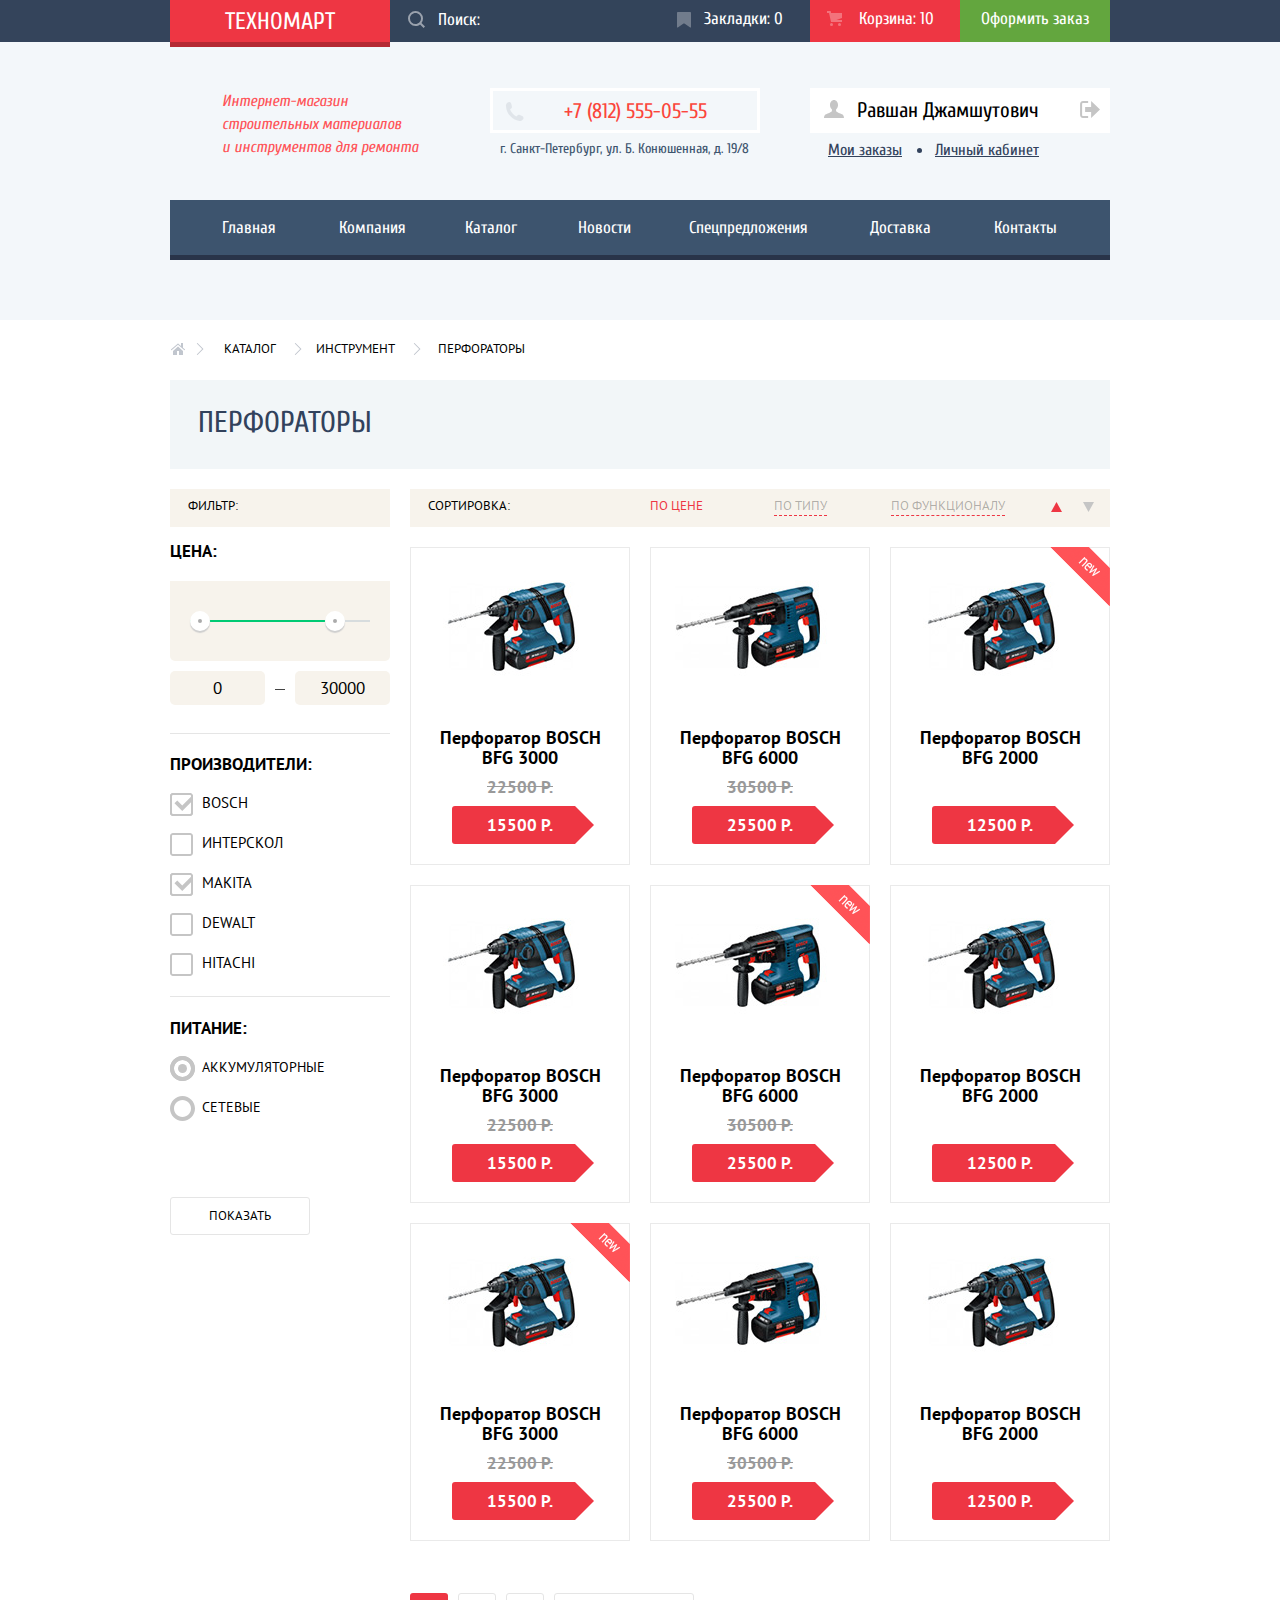
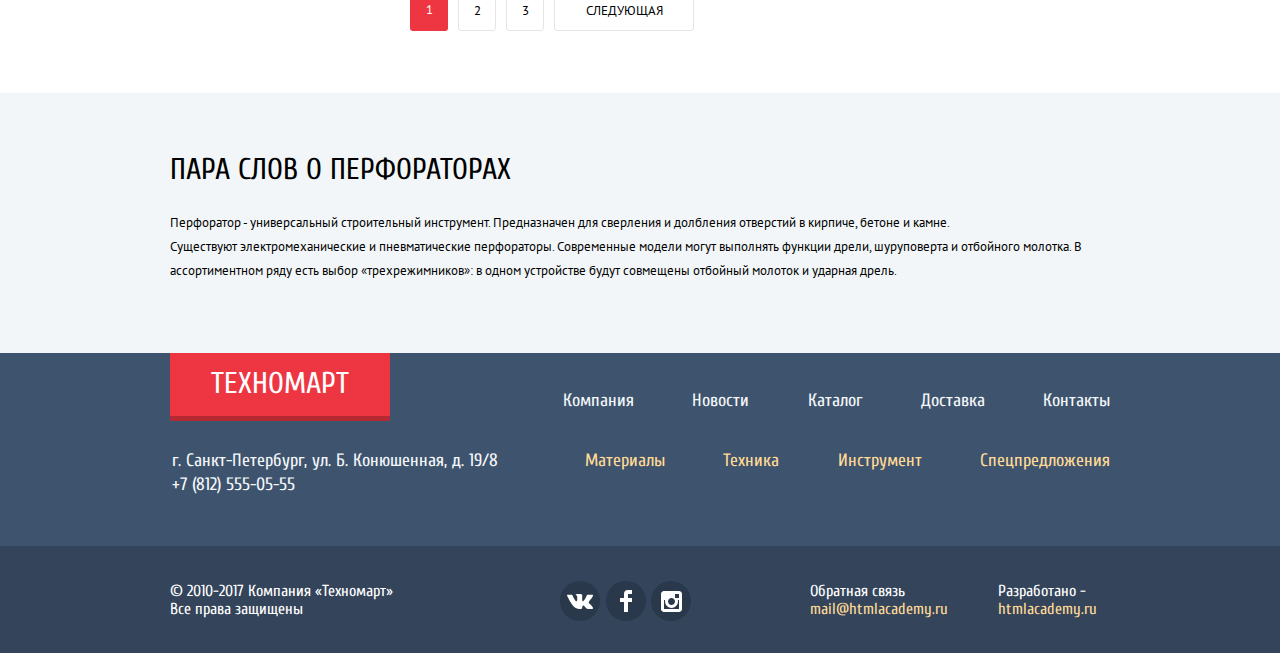
==== commit 33a920b7: "Личный проект "Техномарт" новые исправления" ====
--- a/catalog.html
+++ b/catalog.html
@@ -2,6 +2,7 @@
 <html lang="ru">
 	<head>
 		<meta charset="utf-8">
+		<meta name="format-detection" content="telephone=no">
 		<title>Каталог магазина "Техномарт"</title>
 		<link href="https://fonts.googleapis.com/css?family=PT+Sans:400,700&amp;subset=cyrillic" rel="stylesheet">
 		<link href="https://fonts.googleapis.com/css?family=Cuprum:400,400i&amp;subset=cyrillic" rel="stylesheet">
@@ -32,7 +33,7 @@
 	  			<section class="header-middle-contacts">
 	  				<h2 class="visually-hidden">Контакты компании</h2>
 	  				<p class="contacts-phone">+7 (812) 555-05-55</p>
-	  				<p class="contacts-address">г. Санкт-Петербург, ул. Б. Конюшенская, д.19/8</p>
+	  				<p class="contacts-address">г. Санкт-Петербург, ул. Б. Конюшенная, д. 19/8</p>
 	  			</section>
 	  			<section class="user">
 	  			  <h2 class="visually-hidden">Личный профиль</h2>
@@ -248,7 +249,7 @@
 				<div class="container">
 					<h2>Пара слов о перфораторах</h2>
 					<p>Перфоратор - универсальный строительный инструмент. Предназначен для сверления и долбления отверстий в кирпиче, бетоне и камне.<br>
-					Существуют электромеханические и пневматические перфораторы. Современные модели могут выполнять функции дрели, шуруповерта и отбойного молотка. В ассортиментном ряду есть выбор "трехрежимников": в одном устройстве будут совмещены отбойный молоток и ударная дрель.</p>
+					Существуют электромеханические и пневматические перфораторы. Современные модели могут выполнять функции дрели, шуруповерта и отбойного молотка. В ассортиментном ряду есть выбор «трехрежимников»: в одном устройстве будут совмещены отбойный молоток и ударная дрель.</p>
 				</div>
 			</section>
 		</main>
@@ -272,7 +273,7 @@
   		</div>
   		<div class="footer-middle">
   			<div class="container">
-	  			<p class="footer-copyright">© 2010-2017 Компания "Техномарт" Все права защищены</p>
+	  			<p class="footer-copyright">© 2010-2017 Компания «Техномарт» Все права защищены</p>
 	  			<div class="footer-social">
 						<ul>
 							<li>
--- a/css/style.css
+++ b/css/style.css
@@ -273,8 +273,8 @@
 	margin: 0;
 	margin-left: 20px;
 	margin-top: 46px;
-	padding-left: 70px;
-	padding-top: 10px;
+	padding-left: 71px;
+	padding-top: 11px;
 	font-size: 21px;
 	line-height: 18px;
 	color: #fb463c;
@@ -285,8 +285,8 @@
 .contacts-phone::before {
 	content: "";
 	position: absolute;
-	left: 11px;
-	top: 9px;
+	left: 12px;
+	top: 11px;
 	width: 19px;
 	height: 19px;
 	background-image: url("../img/icon-phone.svg");
@@ -297,8 +297,8 @@
 
 .contacts-address {
 	margin: 0;
-	margin-left: 28px;
-	margin-top: 3px;
+	margin-left: 30px;
+	margin-top: 4px;
 	color: #3d546e;
 }
 
@@ -327,7 +327,7 @@
 .navigation-button-login::before {
 	content: "";
 	position: absolute;
-	top: 12px;
+	top: 14px;
 	left: 14px;
 	width: 20px;
 	height: 17px;
@@ -352,12 +352,14 @@
 	margin-left: 19px;
 	padding-left: 47px;
 	padding-right: 26px;
+	padding-top: 13px;
 }
 
 .user-navigation-button:nth-child(2) a {
 	margin-left: 10px;
 	padding-left: 24px;
 	padding-right: 24px;
+	padding-top: 13px;
 }
 
 .user-navigation-button a:hover,
@@ -375,7 +377,7 @@
 	max-width: 300px;
 	margin: 0;
 	margin-top: 46px;
-	padding-left: 46px;
+	padding-left: 47px;
 	padding-top: 11px;
 	height: 45px;
 	background-color: #ffffff;
@@ -388,6 +390,7 @@
 
 .user-name-wrapper {
 	width: 194px;
+	padding-top: 2px;
 }
 
 .user-logout-wrapper {
@@ -522,6 +525,34 @@
 	box-shadow: 0 5px 0px rgb(41, 52, 73);
 }
 
+.site-navigation li:nth-child(1) a {
+	padding: 19px 33px 19px 30px;
+}
+
+.site-navigation li:nth-child(2) a {
+	padding: 19px 31px 19px 30px;
+}
+
+.site-navigation li:nth-child(3) a {
+	padding: 19px 30px 19px 28px;
+}
+
+.site-navigation li:nth-child(4) a {
+	padding: 19px 30px 19px 31px;
+}
+
+.site-navigation li:nth-child(5) a {
+	padding: 19px 31px 19px 28px;
+}
+
+.site-navigation li:nth-child(6) a {
+	padding: 19px 32px 19px 31px;
+}
+
+.site-navigation li:nth-child(7) a {
+	padding: 19px 32px 19px 31px;
+}
+
 .site-navigation a:hover,
 .site-navigation a:focus {
 	background-color: #293449;
@@ -576,7 +607,7 @@
 	content: "";
 	position: absolute;
 	right: 42px;
-	bottom: 25px;
+	bottom: 28px;
 	width: 44px;
 	height: 65px;
 	background-image: url("../img/icon-1.svg");
@@ -604,8 +635,8 @@
 .preview-block-item-2::after {
 	content: "";
 	position: absolute;
-	right: 26px;
-	bottom: 26px;
+	right: 28px;
+	bottom: 30px;
 	width: 75px;
 	height: 61px;
 	background-image: url("../img/icon-2.svg");
@@ -621,8 +652,8 @@
 .preview-block-item-3::after {
 	content: "";
 	position: absolute;
-	right: 29px;
-	bottom: 28px;
+	right: 31px;
+	bottom: 30px;
 	width: 78px;
 	height: 62px;
 	background-image: url("../img/icon-3.svg");
@@ -639,7 +670,7 @@
 	content: "";
 	position: absolute;
 	right: 44px;
-	bottom: 20px;
+	bottom: 27px;
 	width: 59px;
 	height: 72px;
 	background-image: url("../img/icon-4.svg");
@@ -654,8 +685,8 @@
 .preview-block-item-5::after {
 	content: "";
 	position: absolute;
-	right: 30px;
-	bottom: 27px;
+	right: 31px;
+	bottom: 29px;
 	width: 78px;
 	height: 63px;
 	background-image: url("../img/icon-5.svg");
@@ -1105,13 +1136,46 @@
 	height: 145px;
 	margin-right: 20px;
 	margin-bottom: 20px;
-	align-items: center;
 	border: 1px solid #eaeaea;
 	box-sizing: border-box;
 }
 
 .popular-manufacturers-item:nth-child(4n) {
 	margin-right: 0;
+}
+
+.popular-manufacturers-list li:nth-child(1) a {
+	margin-top: 53px;
+}
+
+.popular-manufacturers-list li:nth-child(2) a {
+	margin-top: 50px;
+}
+
+.popular-manufacturers-list li:nth-child(3) a {
+	margin-top: 48px;
+}
+
+.popular-manufacturers-list li:nth-child(4) a {
+	margin-top: 48px;
+}
+
+.popular-manufacturers-list li:nth-child(5) a {
+	margin-top: 58px;
+	margin-left: 5px;
+}
+
+.popular-manufacturers-list li:nth-child(6) a {
+	margin-top: 35px;
+}
+
+.popular-manufacturers-list li:nth-child(7) a {
+	margin-top: 23px;
+}
+
+.popular-manufacturers-list li:nth-child(8) a {
+	margin-top: 34px;
+	margin-left: 3px;
 }
 
 .popular-manufacturers-item:hover,
@@ -1769,7 +1833,7 @@
 .filter-sorting-2 {
 	position: relative;
 	display: inline-block;
-	width: 20px;
+	width: 30px;
 	height: 25px;
 	vertical-align: top;
 	text-indent: -9999px;
@@ -1779,7 +1843,7 @@
 .filter-sorting-1::before {
 	content: "";
 	position: absolute;
-	left: 40px;
+	left: 43px;
 	top: 5px;
 	width: 11px;
 	height: 10px;
@@ -1800,7 +1864,7 @@
 .filter-sorting-2::after {
 	content: "";
 	position: absolute;
-	right: 0px;
+	right: 7px;
 	top: 5px;
 	width: 11px;
 	height: 10px;
@@ -1880,7 +1944,7 @@
 }
 
 .sorting-type {
-	margin-left: 71px;
+	margin-left: 68px;
 }
 
 .sorting-funcial {
@@ -1910,6 +1974,7 @@
 	text-transform: uppercase;
 	border: 1px solid #e5e5e5;
 	background-color: #ffffff;
+	border-radius: 3px;
 	box-sizing: border-box;
 }
 
@@ -1942,14 +2007,12 @@
 }
 
 .goods-description {
-	/*height: 260px;*/
 	margin: 0;
 	padding: 0;
 	margin-top: 62px;
 	padding-top: 65px;
 	padding-bottom: 57px;
 	background-color: #f2f6f8;
-	/*box-sizing: border-box;*/
 }
 
 .goods-description h2 {
@@ -1984,16 +2047,18 @@
 .footer-site-navigation {
 	display: flex;
 	flex-wrap: wrap;
-	width: 550px;
+	justify-content: space-between;
+	width: 547px;
 	margin: 0;
 	padding: 0;
-	margin-left: 170px;
+	margin-left: 173px;
 	list-style: none;
 }
 
 .footer-preview-navigation {
 	display: flex;
 	flex-wrap: wrap;
+	justify-content: space-between;
 	width: 525px;
 	margin: 0;
 	padding: 0;
@@ -2004,14 +2069,9 @@
 .footer-site-navigation a {
 	display: block;
 	margin-top: 36px;
-	margin-right: 58px;
 	font-size: 18px;
 	line-height: 24px;
 	color: #f3f7f9;
-}
-
-.footer-site-navigation li:last-child a {
-	margin-right: 0px;
 }
 
 .footer-site-navigation a:hover,
@@ -2039,7 +2099,6 @@
 .footer-preview-navigation a {
 	display: block;
 	margin-top: 26px;
-	margin-right: 59px;
 	font-size: 18px;
 	line-height: 24px;
 	color: #ffda96;
@@ -2156,7 +2215,7 @@
 	position: absolute;
 	bottom: 200px;
 	left: 50%;
-	z-index: 2000;
+	z-index: 2300;
 	display: none;
 	width: 620px;
 	margin-left: -310px;
@@ -2183,7 +2242,6 @@
 
 .write-us-wrapper p {
 	margin: 0;
-	margin-bottom: 20px;
 }
 
 .write-us-wrapper p:nth-child(1) {
@@ -2218,14 +2276,19 @@
 
 .write-us-form input {
 	width: 220px;
-	padding: 10px 14px;
+	padding: 8px 14px;
+	min-height: 38px;
+	margin-top: 5px;
+	margin-bottom: 18px;
 	box-sizing: border-box;
 }
 
 .write-us-form textarea {
 	width: 460px;
-	padding: 10px 14px;
-	min-height: 110px;
+	padding: 9px 14px;
+	min-height: 114px;
+	margin-top: 5px;
+	margin-bottom: 32px;
 	box-sizing: border-box;
 }
 
@@ -2348,7 +2411,7 @@
 .cart::before {
 	content: "";
 	position: absolute;
-	top: 40px;
+	top: 48px;
 	left: 80px;
 	width: 66px;
 	height: 66px;
@@ -2370,10 +2433,10 @@
 }
 
 .cart h2 {
-	height: 100px;
+	height: 93px;
 	margin: 0;
 	padding: 0;
-	padding-top: 63px;
+	padding-top: 70px;
 	padding-left: 180px;
 	font-size: 30px;
 	line-height: 18px;
@@ -2394,7 +2457,7 @@
 }
 
 .button-continue {
-	margin-left: 20px;
+	margin-left: 16px;
 	color: #000000;
 	background-color: #ffffff;
 }
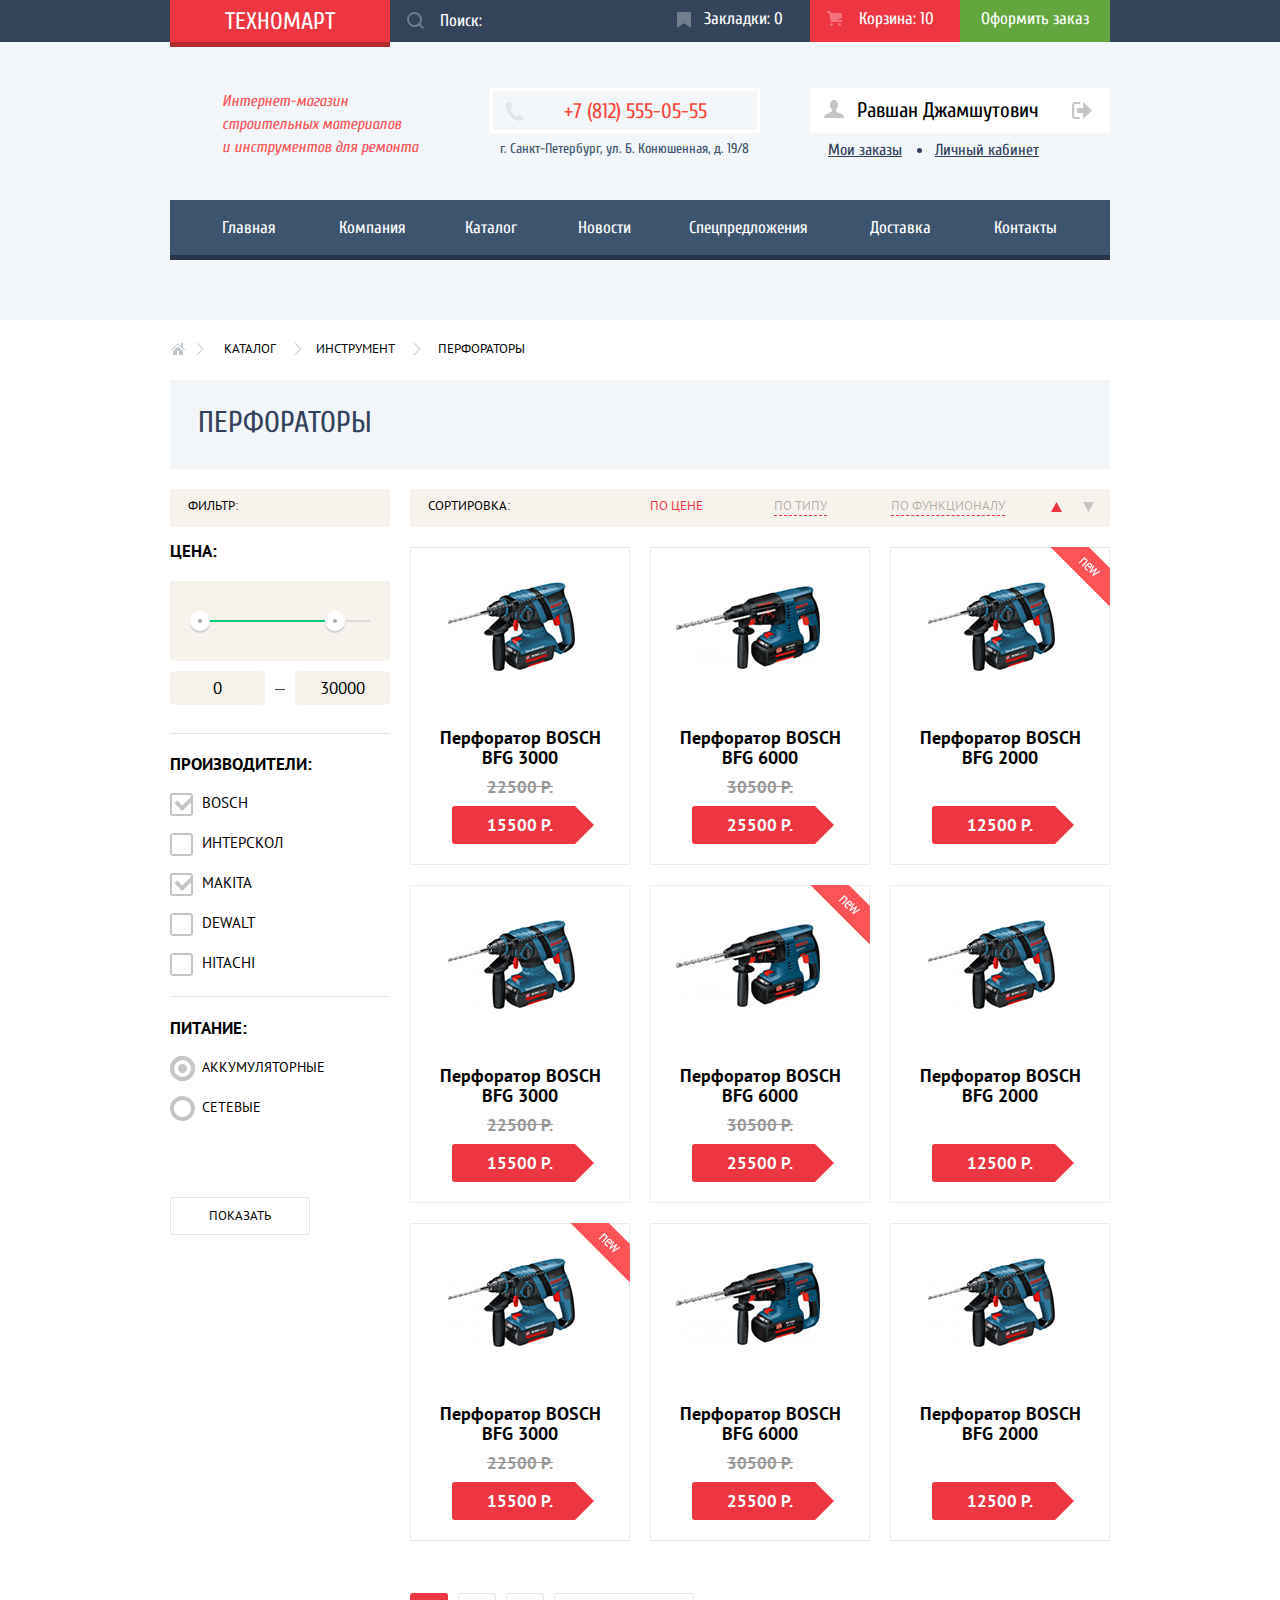
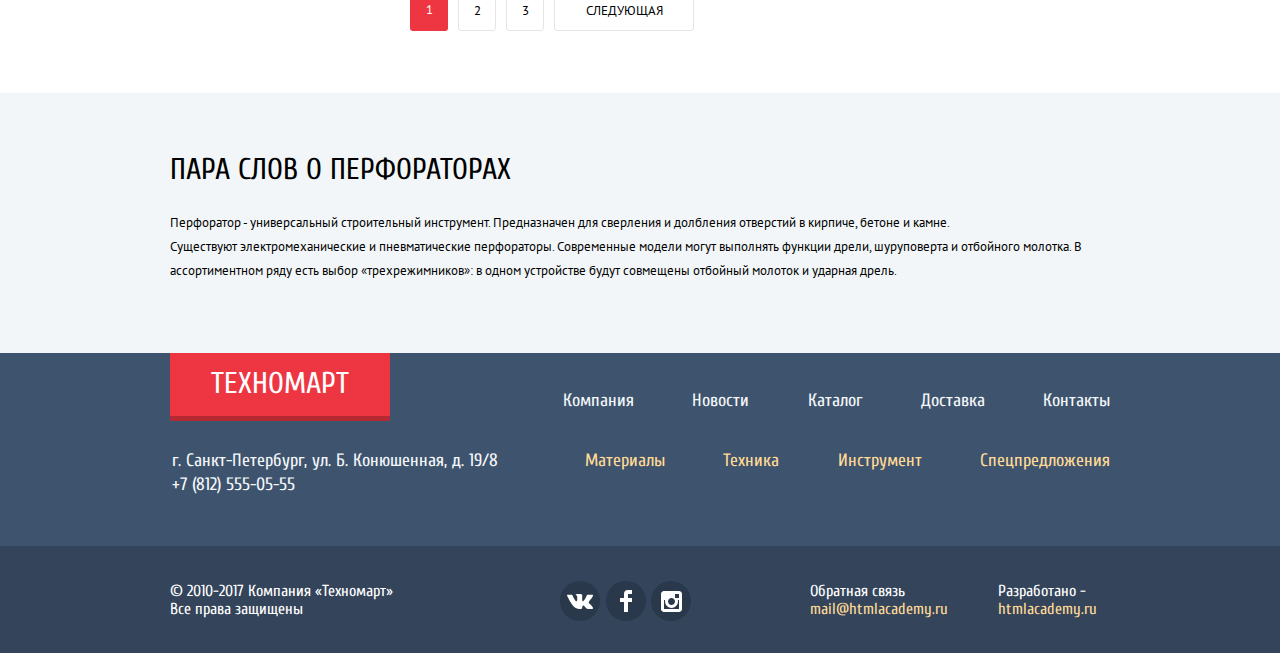
==== commit 272ff824: "Техномарт" ====
--- a/catalog.html
+++ b/catalog.html
@@ -15,8 +15,9 @@
 				<div class="container">
 					<a class="link-logo" href="index.html">Техномарт</a>
 					<form class="search" action="https://echo.htmlacademy.ru" method="get">
-	  				<input class="search-input" type="text" name="search" id="input-search">
-	  				<label for="input-search">Поиск:</label>
+	  				<input class="search-input" type="text" name="search" id="input-search" placeholder="Поиск:">
+	  				<label class="visually-hidden" for="input-search">Поиск:</label>
+	  				<button class="search-button" type="submit">Поиск</button>
 	  			</form>
 	  			<a class="header-top-item top-item-bookmark" href="#">Закладки: 0</a>
 	  			<a class="header-top-item header-basket top-item-basket" href="#">Корзина: 10</a>
@@ -42,7 +43,7 @@
 	  						<a class="user-name-item" href="#">Равшан Джамшутович</a>
 	  					</p>
 							<p class="user-logout-wrapper">
-								<a class="visually-hidden" href="#">Выход</a>
+								<a class="user-logout-item" href="#">Выход</a>
 							</p>
 	  				</div>
 	  				<a class="user-info" href="#">Мои заказы</a>
@@ -307,7 +308,7 @@
   			</div>
   		</div>
   	</footer>
-  	<section class="cart">
+  	<section class="modal cart">
   		<div class="cart-wrapper">
 	  		<h2>Товар добавлен в корзину!</h2>
 	  		<div class="modal-bottom">
@@ -317,5 +318,6 @@
 	  		<button class="modal-close" type="button">Закрыть</button>
   		</div>
   	</section>
+  	<script src="js/cart.js"></script>
 	</body>
 </html>
--- a/css/style.css
+++ b/css/style.css
@@ -1,5 +1,4 @@
 body {
-	position: relative;
 	margin: 0;
 	padding: 0;
 	font-family: "Cuprum", "Arial", sans-serif;
@@ -106,52 +105,70 @@
 
 .search-input {
 	height: 32px;
-	width: 230px;
-	padding: 5px 0 5px 40px;
+	width: 220px;
+	padding: 5px 0 5px 50px;
 	margin: 0;
 	font-size: 17px;
 	line-height: 18px;
 	color: #000000;
 	background-color: #33445a;
 	border: none;
-	background-image: url("../img/icon-search.svg");
-	background-repeat: no-repeat;
-	background-position: 7% 45%;
-	opacity: 0.5;
+	cursor: pointer;
 }
 
 .search-input:hover {
 	background-color: #212a3a;
-	background-image: url("../img/icon-search.svg");
-	background-repeat: no-repeat;
-	background-position: 7% 45%;
-	opacity: 1;
 }
 
 .search-input:focus {
-	background-color: #ffffff;
-	background-image: url("../img/icon-search-active.svg");
-	background-repeat: no-repeat;
-	background-position: 7% 45%;
-	opacity: 1;
-}
-
-.search label {
-	position: absolute;
-	top: 11px;
-	left: 8px;
-	margin-left: 40px;
+	font-family: "Cuprum", "Arial", sans-serif;
 	font-size: 17px;
 	line-height: 18px;
-	color: #ffffff;
-}
-
-.search input[type="text"]:active +label {
-	color: #ffffff;
-}
-
-.search input[type="text"]:focus +label {
-	display: none;
+	background-color: #ffffff;
+	opacity: 1;
+}
+
+.search-input::placeholder {
+	font-family: "Cuprum", "Arial", sans-serif;
+	font-size: 17px;
+	line-height: 18px;
+	color: rgba(255, 255, 255, 1);
+}
+
+.search-button {
+	position: absolute;
+	top: 12px;
+	left: 17px;
+	width: 17px;
+	height: 17px;
+	font-size: 0;
+	background-color: transparent;
+	border: 0;
+}
+
+.search-button::before {
+	content: "";
+	position: absolute;
+	top: 0;
+	left: 0;
+	width: 17px;
+	height: 17px;
+	background-image: url("../img/icon-search.svg");
+	background-repeat: no-repeat;
+	background-position: 0 0;
+	cursor: pointer;
+	opacity: 0.3;
+}
+
+.search-input:hover ~ .search-button::before,
+.search-button:hover::before {
+	opacity: 1;
+}
+
+.search-input:focus ~ .search-button::before,
+.search-button:focus::before {
+	background-image: url("../img/icon-search-active.svg");
+	opacity: 1;
 }
 
 .header-top-item {
@@ -394,7 +411,7 @@
 }
 
 .user-logout-wrapper {
-	position: relative;
+	/*position: relative;*/
 	width: 8px;
 }
 
@@ -403,6 +420,21 @@
 	font-size: 21px;
 	line-height: 18px;
 	color: #000000;
+}
+
+.user-name-item:hover {
+	color: #000000;
+}
+
+.user-name-item:focus {
+	color: rgba(0, 0, 0, 0.3);
+}
+
+.user-logout-item {
+	position: relative;
+	font-size: 0;
+	border: 0;
+	background-color: transparent;
 }
 
 .user-name-item::before {
@@ -423,16 +455,16 @@
 	background-position: 0 0;
 }
 
-.user-name-item:active::before {
+.user-name-item:focus::before {
 	background-image: url("../img/icon-user.svg");
 	background-repeat: no-repeat;
 	background-position: 0 0;
 }
 
-.user-logout-wrapper::before {
-	content: "";
-	position: absolute;
-	top: 2px;
+.user-logout-item::before {
+	content: "";
+	position: absolute;
+	top: -13px;
 	right: 10px;
 	width: 21px;
 	height: 17px;
@@ -441,25 +473,16 @@
 	background-position: 0 0;
 }
 
-.user-logout-wrapper:hover::before {
+.user-logout-item:hover::before {
 	background-image: url("../img/icon-logout-hover.svg");
 	background-repeat: no-repeat;
 	background-position: 0 0;
 }
 
-.user-logout-wrapper:active::before {
+.user-logout-item:focus::before {
 	background-image: url("../img/icon-logout.svg");
 	background-repeat: no-repeat;
 	background-position: 0 0;
-}
-
-.user-name-item:hover,
-.user-name-item:focus {
-	color: #000000;
-}
-
-.user-name-item:active {
-	color: rgba(0, 0, 0, 0.3);
 }
 
 .user-info {
@@ -489,11 +512,11 @@
 	background-color: #32425c;
 }
 
-.user-info:hover,
-.user-info:focus {
+.user-info:hover {
 	color: #ee3643;
 }
 
+.user-info:focus,
 .user-info:active {
 	color: rgba(50, 66, 92, 0.3);
 }
@@ -1069,11 +1092,13 @@
 .catalog-button-buy:hover,
 .catalog-button-buy:focus {
 	background-color: #5fbb2d;
+	cursor: pointer;
 }
 
 .catalog-button-buy:active {
 	background-color: #518534;
 	box-shadow: none;
+	cursor: pointer;
 }
 
 .catalog-button-buy::before {
@@ -1114,11 +1139,13 @@
 .catalog-button-cart:hover,
 .catalog-button-cart:focus {
 	border-color: #32425c;
+	cursor: pointer;
 }
 
 .catalog-button-cart:active {
 	border-color: #32425c;
 	opacity: 0.3;
+	cursor: pointer;
 }
 
 .popular-manufacturers-list {
@@ -1269,6 +1296,7 @@
 	background-color: #293449;
 	box-shadow: inset 0 -1px 0 #405069;
 	box-shadow: 0 -1px 0 #293449;
+	cursor: pointer;
 }
 
 .services-menu-item a:active {
@@ -1276,6 +1304,7 @@
 	background-color: #ffffff;
 	box-shadow: inset 0 1px 0 #ffffff;
 	box-shadow: 0 1px 0 #ffffff;
+	cursor: pointer;
 }
 
 .services-slider {
@@ -1318,37 +1347,34 @@
 	color: #ffffff;
 	border: none;
 	z-index: 10;
+	cursor: pointer;
 }
 
 .services-slide {
 	position: absolute;
 	top: 0;
 	left: 0;
+	display: none;
 	width: 100%;
 	height: 100%;
 }
 
-.services-slide {
-	display: none;
-}
-
-.services-menu-item .item-action {
+.services-wrapper input[type="radio"] {
+	position: absolute;
+	z-index: 500;
+	opacity: 0;
+}
+
+#service-btn-1:checked ~ .services-menu label[for="service-btn-1"] a,
+#service-btn-2:checked ~ .services-menu label[for="service-btn-2"] a,
+#service-btn-3:checked ~ .services-menu label[for="service-btn-3"] a {
 	color: #32425c;
 	background-color: #ffffff;
 	box-shadow: inset 0 1px 0 #ffffff;
 	box-shadow: 0 1px 0 #ffffff;
 }
 
-.services-menu-item .item-action:hover,
-.services-menu-item .item-action:focus {
-	color: #32425c;
-	background-color: #ffffff;
-	box-shadow: inset 0 1px 0 #ffffff;
-	box-shadow: 0 1px 0 #ffffff;
-}
-
 .services-slide:nth-child(1) {
-	display: block;
 	background-image: url("../img/services-slider1.jpg");
 	background-repeat: no-repeat;
 	background-position: right bottom;
@@ -1367,6 +1393,18 @@
 	background-repeat: no-repeat;
 	background-position: right bottom;
 	z-index: 1;
+}
+
+#service-btn-1:checked ~ .services-slider .services-slide:nth-child(1) {
+	display: block;
+}
+
+#service-btn-2:checked ~ .services-slider .services-slide:nth-child(2) {
+	display: block;
+}
+
+#service-btn-3:checked ~ .services-slider .services-slide:nth-child(3) {
+	display: block;
 }
 
 .description-contacts-wrapper {
@@ -1680,6 +1718,7 @@
 .filter-option-manufacturer input[type="checkbox"]+label,
 .filter-option-power input[type="radio"]+label {
 	position: relative;
+	cursor: pointer;
 }
 
 .filter-option-manufacturer input[type="checkbox"]+label::before {
@@ -1791,6 +1830,7 @@
 	color: #000000;
 	border: 1px solid #e5e5e5;
 	background-color: #ffffff;
+	cursor: pointer;
 }
 
 .filter-button:hover,
@@ -2211,12 +2251,64 @@
 	text-decoration: none;
 }
 
+@keyframes bounce {
+	0% {
+		transform: translateY(-2000px);
+	}
+	
+	70% {
+		transform: translateY(30px);
+	}
+
+	90% {
+		transform: translateY(-10px);
+	}
+
+	100% {
+		transform: translateY(0);
+	}
+}
+
+@keyframes shake {
+	0%,
+	100% {
+		transform: translateX(0);
+	}
+
+	10%,
+	30%,
+	50%,
+	70%,
+	90% {
+		transform: translateX(-10px);
+	}
+
+	20%,
+	40%,
+	60%,
+	80% {
+		transform: translateX(10px);
+	}
+}
+
+.modal {
+	position: fixed;
+	display: none;
+}
+
+.modal-show {
+	display: block;
+	animation: bounce 0.8s;
+}
+
+.modal-error {
+	animation: shake 0.8s;
+}
+
 .modal-write-us {
-	position: absolute;
 	bottom: 200px;
 	left: 50%;
 	z-index: 2300;
-	display: none;
 	width: 620px;
 	margin-left: -310px;
 	background-color: #ffffff;
@@ -2269,7 +2361,6 @@
 .write-us-form textarea {
 	font-size: 13px;
 	line-height: 18px;
-	color: #999999;
 	border: 2px solid #d7dcde;
 	border-radius: 2px;
 }
@@ -2283,13 +2374,23 @@
 	box-sizing: border-box;
 }
 
+.write-us-form input[type="text"]::placeholder {
+	color: #a9a9a9;
+	opacity: 1;
+}
+
 .write-us-form textarea {
 	width: 460px;
 	padding: 9px 14px;
 	min-height: 114px;
 	margin-top: 5px;
 	margin-bottom: 32px;
+	color: #a9a9a9;
 	box-sizing: border-box;
+}
+
+.write-us-form textarea:focus {
+	color: #000000;
 }
 
 .modal-bottom {
@@ -2305,6 +2406,7 @@
 	font-weight: 400;
 	background-color: #ee3643;
 	border: 0;
+	cursor: pointer;
 }
 
 .write-us-button:hover,
@@ -2316,24 +2418,10 @@
 	background-color: #b22832;
 }
 
-.modal-write-us::before {
-	content: "";
-	position: absolute;
-	top: 8px;
-	right: 8px;
-	width: 21px;
-	height: 21px;
-	background-image: url("../img/form-2.svg");
-	background-repeat: no-repeat;
-	background-position: 0 0;
-}
-
 .modal-map {
-	position: absolute;
-	bottom: 355px;
+	bottom: 20%;
 	left: 50%;
 	z-index: 2100;
-	display: none;
 	width: 940px;
 	height: 446px;
 	margin-left: -470px;
@@ -2348,6 +2436,9 @@
 }
 
 .modal-map img {
+	position: absolute;
+	top: 0;
+	left: 0;
 	width: 100%;
 	height: 100%;
 }
@@ -2362,25 +2453,17 @@
 	z-index: 20;
 }
 
-.modal-map::before {
-	content: "";
-	position: absolute;
-	top: 8px;
-	right: 8px;
-	z-index: 50;
-	width: 21px;
-	height: 21px;
-	background-image: url("../img/form-2.svg");
-	background-repeat: no-repeat;
-	background-position: 0 0;
+.modal-map iframe {
+	position: absolute;
+	top: 0;
+	left: 0;
+	z-index: 30;
 }
 
 .cart {
-	position: absolute;
-	top: 411px;
+	top: 30%;
 	left: 50%;
 	z-index: 2000;
-	display: none;
 	width: 620px;
 	height: 275px;
 	margin-left: -310px;
@@ -2408,6 +2491,25 @@
 	cursor: pointer;
 }
 
+.modal-close::before,
+.modal-close::after {
+	content: "";
+	position: absolute;
+	top: 8px;
+	left: 0px;
+	width: 27px;
+	height: 5px;
+	background-color: #ee3643;
+}
+
+.modal-close::before {
+	transform: rotate(45deg);
+}
+
+.modal-close::after {
+	transform: rotate(-45deg);
+}
+
 .cart::before {
 	content: "";
 	position: absolute;
@@ -2416,18 +2518,6 @@
 	width: 66px;
 	height: 66px;
 	background-image: url("../img/form-1.svg");
-	background-repeat: no-repeat;
-	background-position: 0 0;
-}
-
-.cart::after {
-	content: "";
-	position: absolute;
-	top: 8px;
-	right: 8px;
-	width: 21px;
-	height: 21px;
-	background-image: url("../img/form-2.svg");
 	background-repeat: no-repeat;
 	background-position: 0 0;
 }
@@ -2460,6 +2550,11 @@
 	margin-left: 16px;
 	color: #000000;
 	background-color: #ffffff;
+}
+
+.button-continue:hover,
+.button-continue:focus {
+	color: #ffffff;
 }
 
 .page-title,
